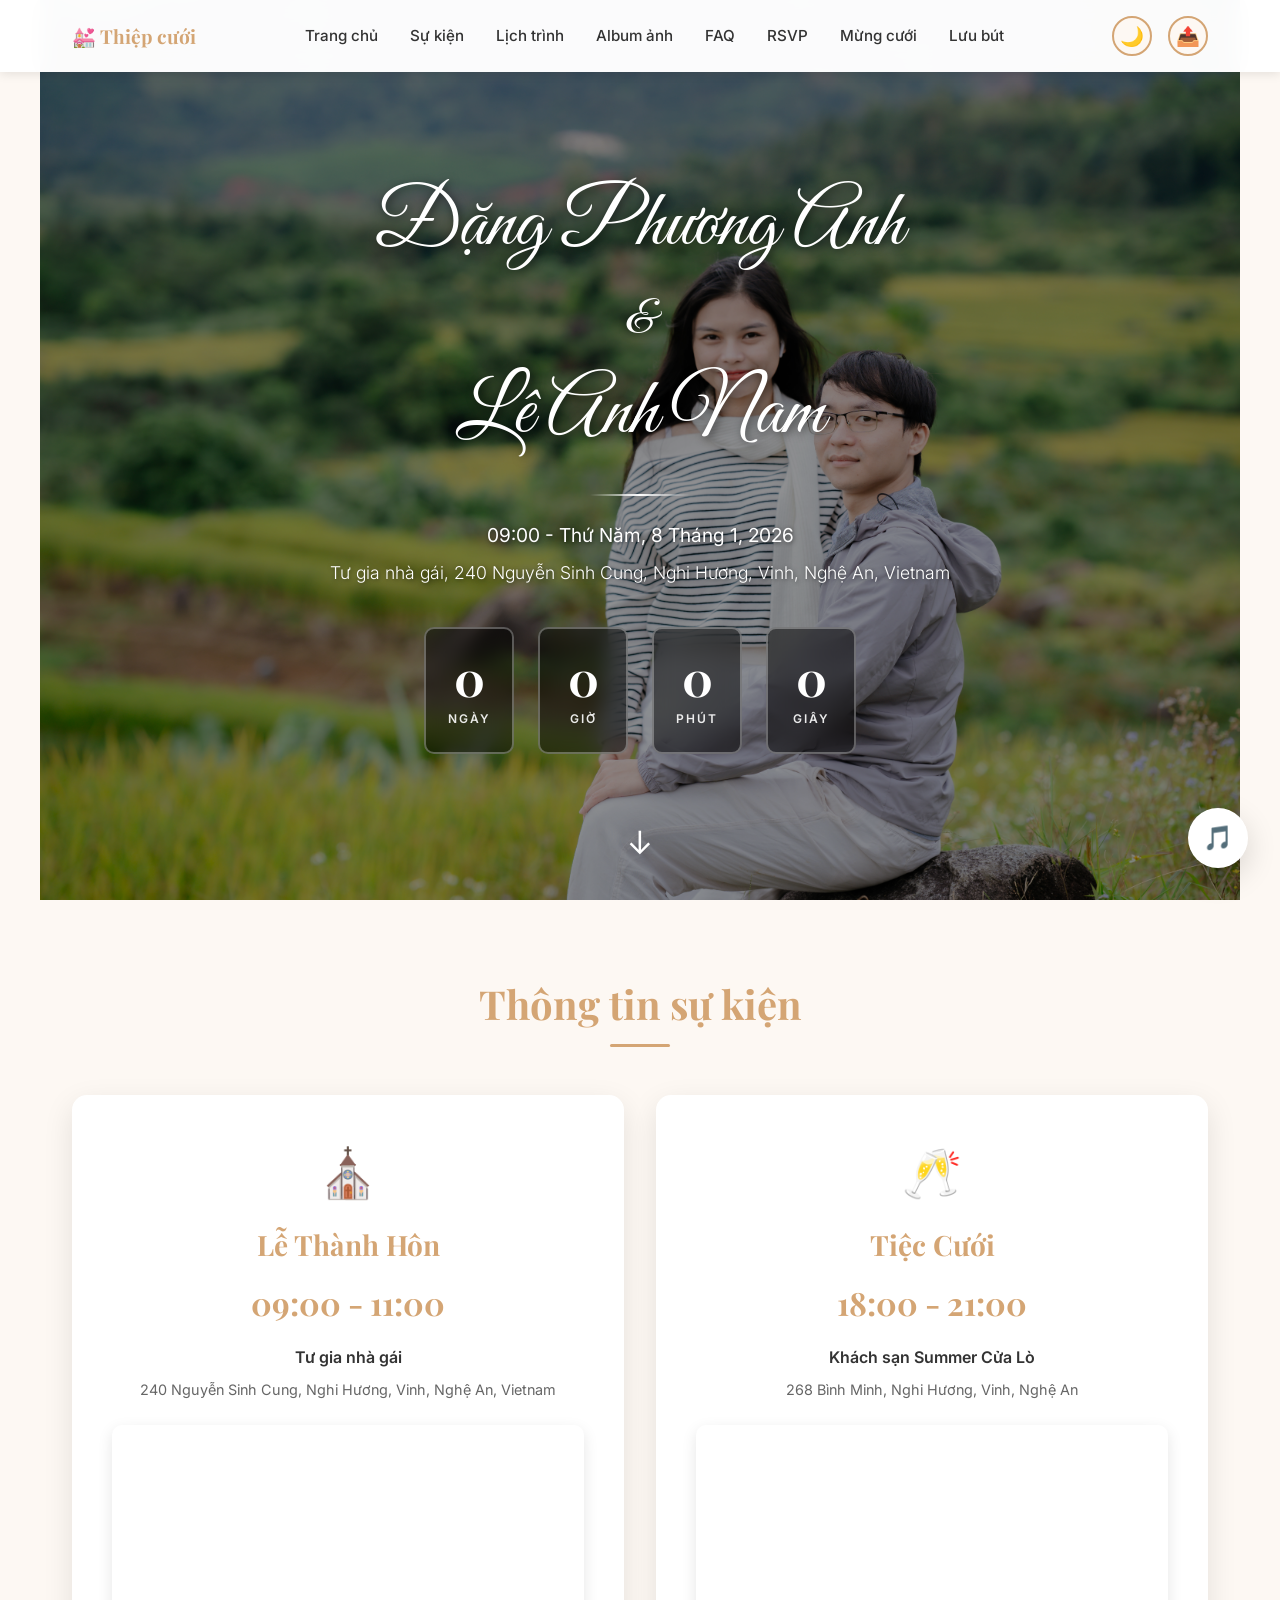
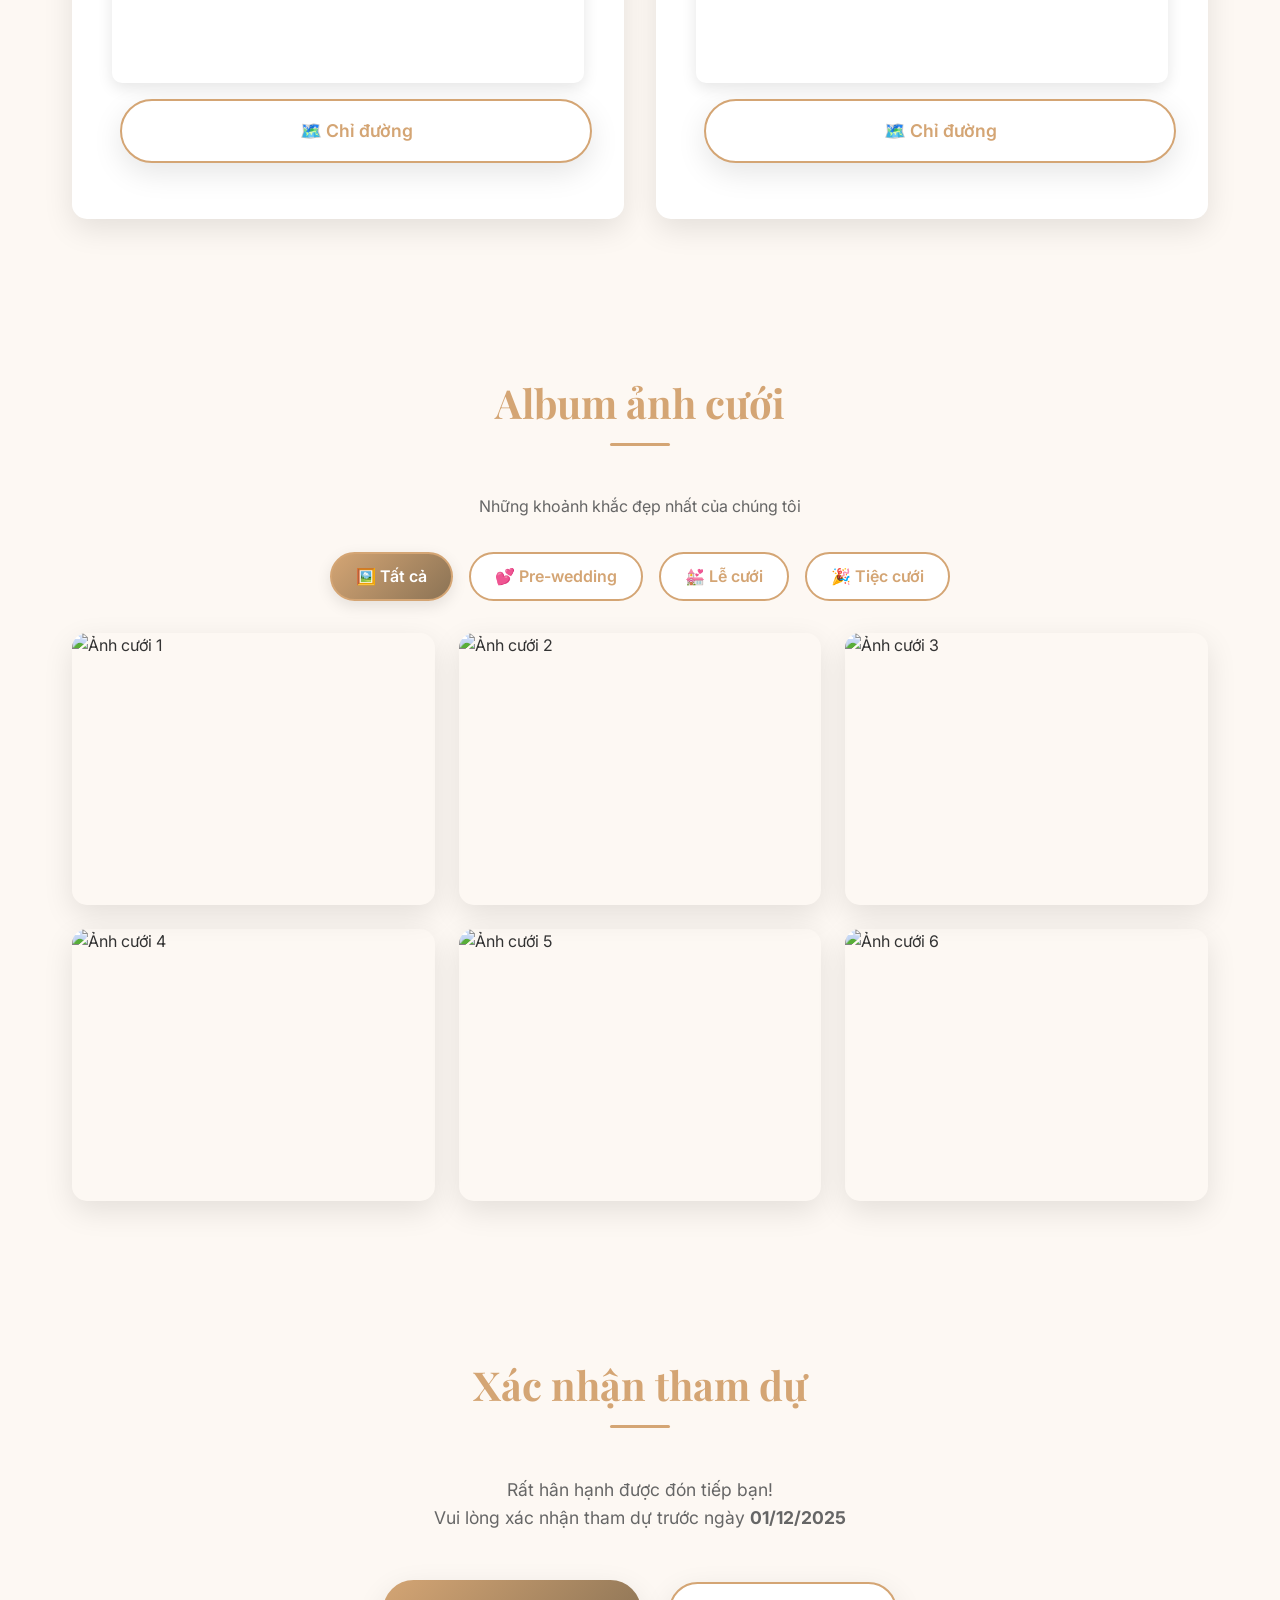
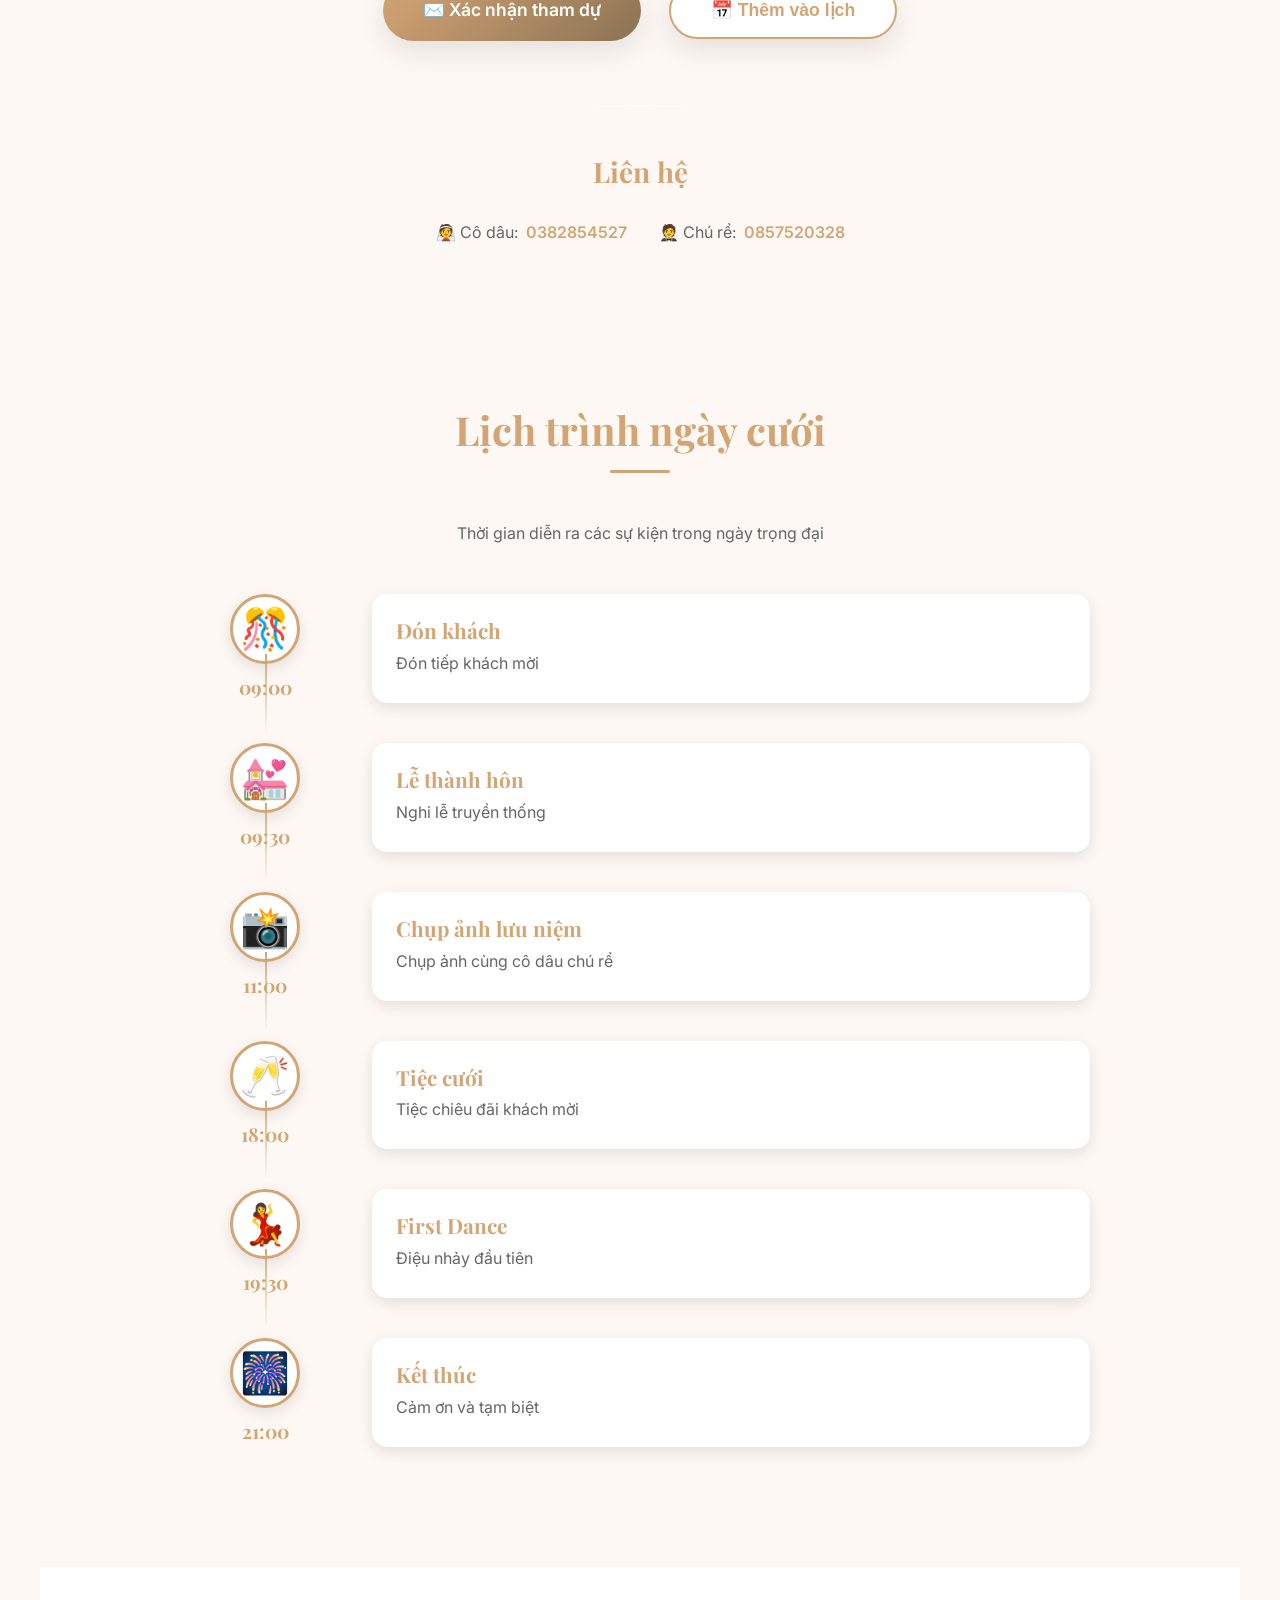
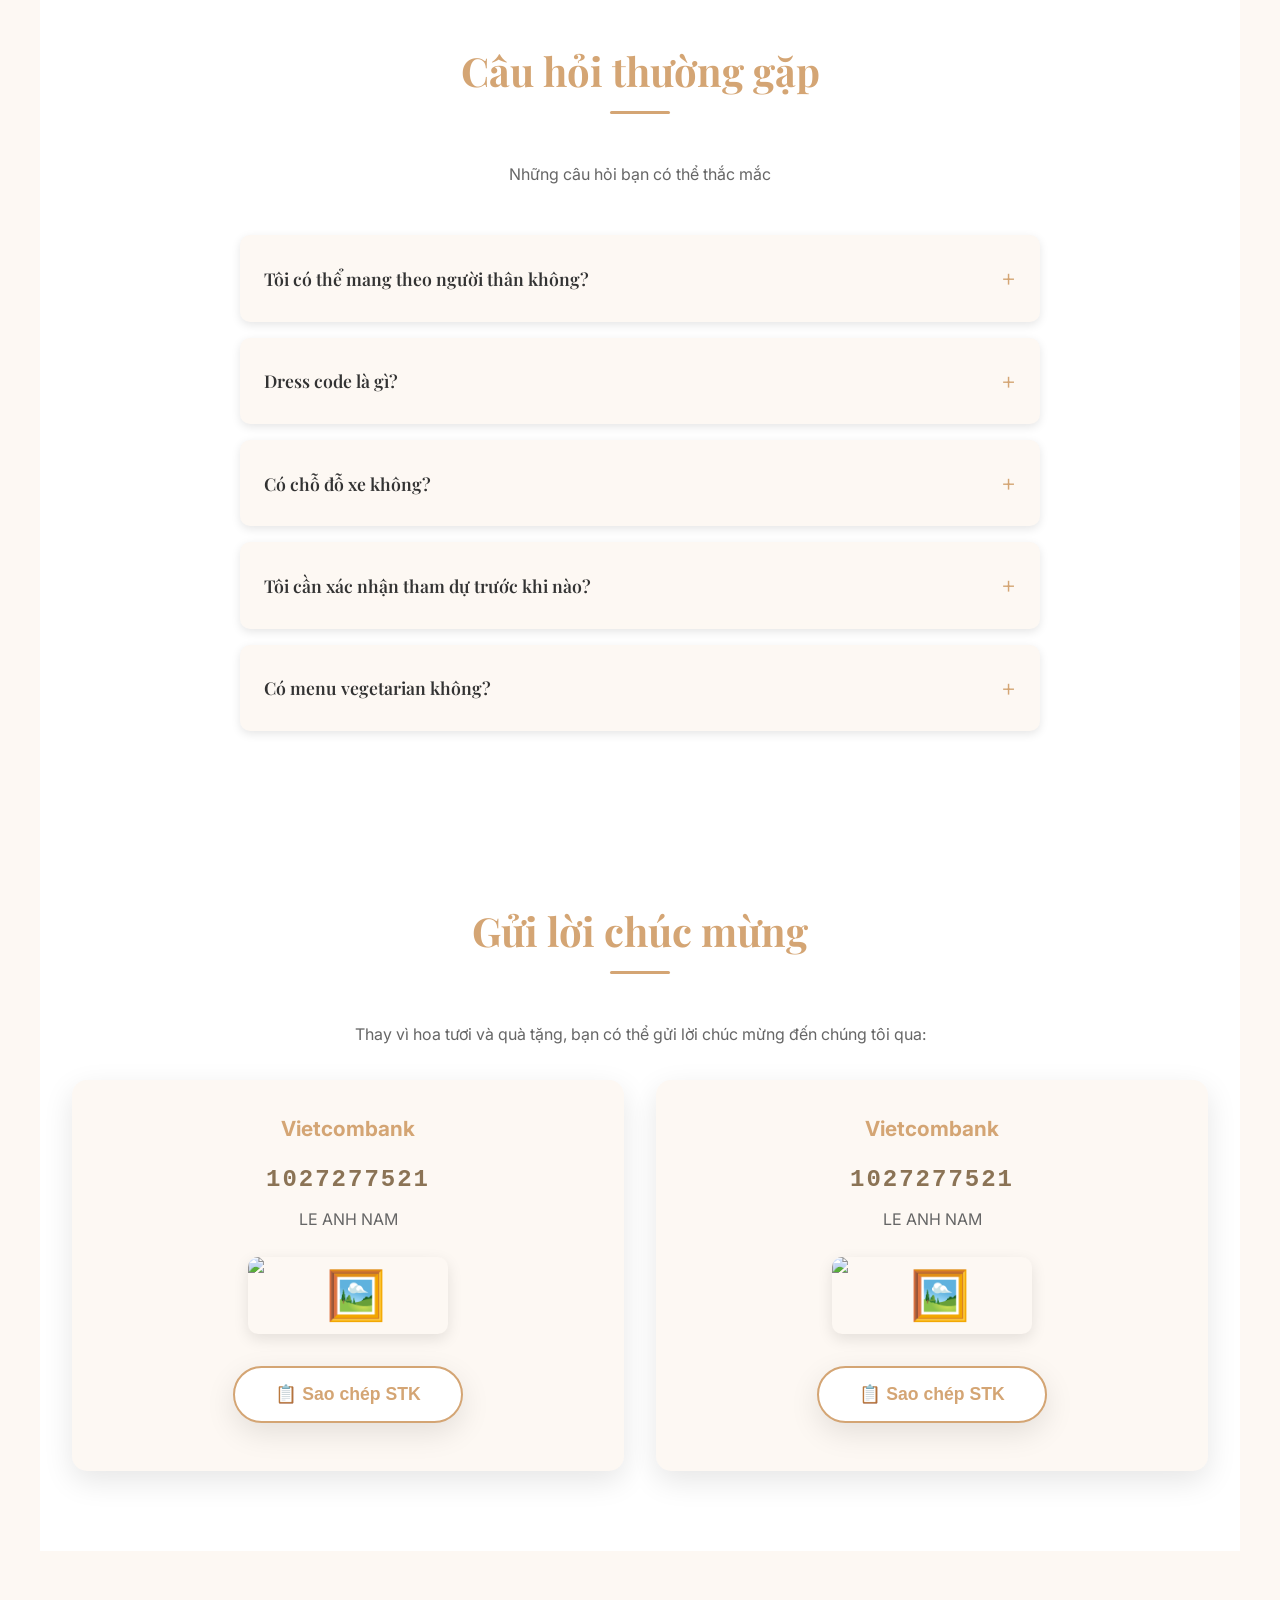
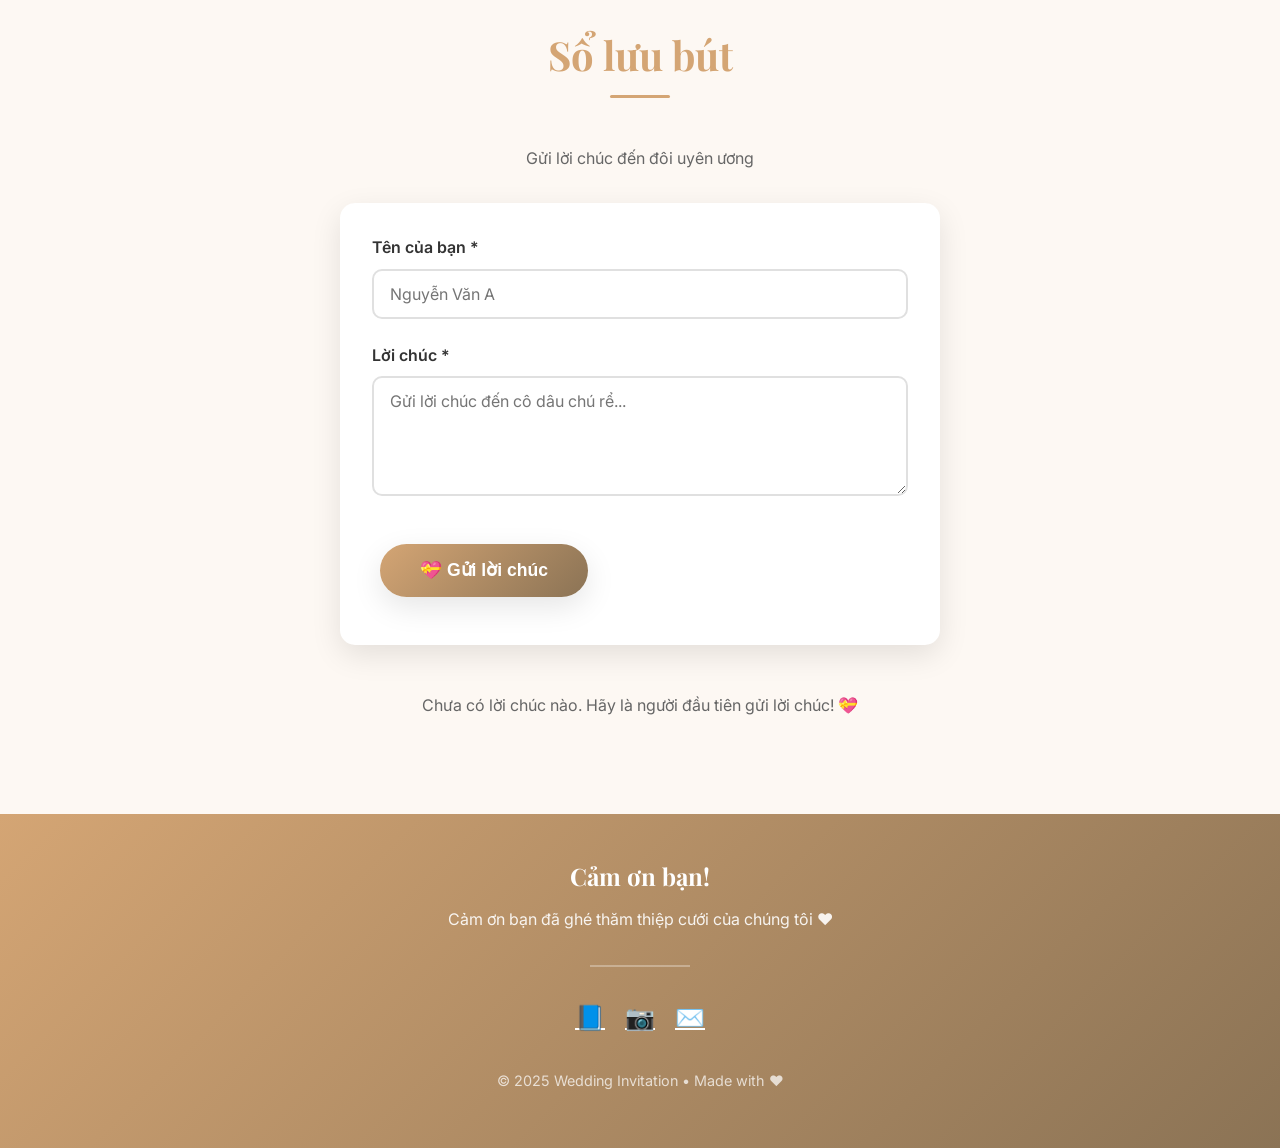
==== index.html @ 8c26f807 "Thêm tính năng cao cấp cho thiệp cưới - Thêm lịch trình ngày cưới với timeline trực quan - Thêm widg" ====
<!DOCTYPE html>
<html lang="vi">
<head>
  <meta charset="UTF-8">
  <meta name="viewport" content="width=device-width, initial-scale=1.0">
  <meta name="description" content="Thiệp cưới online - Trân trọng kính mời bạn đến dự lễ thành hôn">
  <meta name="keywords" content="thiệp cưới, wedding invitation, đám cưới">
  <meta name="author" content="Wedding Invitation">
  <meta name="theme-color" content="#d4a574">

  <!-- Open Graph / Facebook -->
  <meta property="og:type" content="website">
  <meta property="og:url" content="https://your-domain.com/">
  <meta property="og:title" content="Thiệp cưới online">
  <meta property="og:description" content="Trân trọng kính mời bạn đến dự lễ thành hôn">
  <meta property="og:image" content="https://images.unsplash.com/photo-1519741497674-611481863552?w=1200&h=630&fit=crop">

  <!-- Twitter -->
  <meta property="twitter:card" content="summary_large_image">
  <meta property="twitter:url" content="https://your-domain.com/">
  <meta property="twitter:title" content="Thiệp cưới online">
  <meta property="twitter:description" content="Trân trọng kính mời bạn đến dự lễ thành hôn">
  <meta property="twitter:image" content="https://images.unsplash.com/photo-1519741497674-611481863552?w=1200&h=630&fit=crop">

  <!-- Favicon -->
  <link rel="icon" type="image/svg+xml" href="data:image/svg+xml,<svg xmlns='http://www.w3.org/2000/svg' viewBox='0 0 100 100'><text y='.9em' font-size='90'>💒</text></svg>">
  <link rel="apple-touch-icon" href="data:image/svg+xml,<svg xmlns='http://www.w3.org/2000/svg' viewBox='0 0 100 100'><text y='.9em' font-size='90'>💒</text></svg>">

  <title>Thiệp cưới online</title>

  <!-- PWA Manifest -->
  <link rel="manifest" href="manifest.json">

  <!-- Fonts -->
  <link rel="preconnect" href="https://fonts.googleapis.com">
  <link rel="preconnect" href="https://fonts.gstatic.com" crossorigin>
  <link href="https://fonts.googleapis.com/css2?family=Playfair+Display:wght@400;700&family=Inter:wght@300;400;600;700&family=Great+Vibes&family=Alex+Brush&display=swap" rel="stylesheet">

  <!-- AOS - Animate On Scroll -->
  <link rel="stylesheet" href="https://unpkg.com/aos@2.3.1/dist/aos.css">

  <!-- Styles -->
  <link rel="stylesheet" href="style.css">
  <link rel="stylesheet" href="enhancements.css">

  <!-- Config -->
  <script src="config.js"></script>
</head>
<body>
  <!-- Loading Screen -->
  <div id="loading">
    <div class="loader"></div>
  </div>

  <!-- Navigation Menu -->
  <nav class="nav-menu" id="nav-menu">
    <div class="nav-container">
      <div class="nav-brand">💒 Thiệp cưới</div>
      <button class="nav-toggle" id="nav-toggle" aria-label="Toggle menu">
        <span></span>
        <span></span>
        <span></span>
      </button>
      <ul class="nav-links" id="nav-links">
        <li><a href="#home">Trang chủ</a></li>
        <li><a href="#events">Sự kiện</a></li>
        <li><a href="#wedding-timeline">Lịch trình</a></li>
        <li><a href="#gallery">Album ảnh</a></li>
        <li><a href="#faq">FAQ</a></li>
        <li><a href="#rsvp">RSVP</a></li>
        <li><a href="#banking">Mừng cưới</a></li>
        <li><a href="#guestbook">Lưu bút</a></li>
      </ul>
      <div class="nav-actions">
        <button class="dark-mode-toggle" id="dark-mode-toggle" aria-label="Toggle dark mode" title="Chuyển chế độ tối/sáng">
          🌙
        </button>
        <button class="share-trigger" id="share-trigger" aria-label="Share" title="Chia sẻ thiệp">
          📤
        </button>
      </div>
    </div>
  </nav>

  <!-- Particles Background (Optional) -->
  <div id="particles-js"></div>

  <!-- Share Modal -->
  <div class="share-modal" id="share-modal">
    <div class="share-content">
      <button class="share-close" id="share-close" aria-label="Close">×</button>
      <h3 style="color: var(--primary); margin-bottom: 1.5rem; text-align: center;">Chia sẻ thiệp cưới</h3>
      <div class="share-buttons">
        <button class="share-btn facebook" onclick="shareToFacebook()">
          <span class="share-icon">📘</span>
          <span>Facebook</span>
        </button>
        <button class="share-btn zalo" onclick="shareToZalo()">
          <span class="share-icon">💬</span>
          <span>Zalo</span>
        </button>
        <button class="share-btn whatsapp" onclick="shareToWhatsApp()">
          <span class="share-icon">📱</span>
          <span>WhatsApp</span>
        </button>
        <button class="share-btn copy" onclick="copyLink()">
          <span class="share-icon">🔗</span>
          <span>Copy Link</span>
        </button>
      </div>
      <div class="share-link-container">
        <input type="text" id="share-link-input" readonly value="" onclick="this.select()">
      </div>
    </div>
  </div>

  <!-- Back to Top Button -->
  <button class="back-to-top" id="back-to-top" aria-label="Back to top" title="Về đầu trang">
    ↑
  </button>

  <!-- Hero Section -->
  <section class="hero" id="home">
    <div class="hero-content">
      <div class="couple-names-vertical">
        <h1 class="bride-name-script">Đặng Phương Anh</h1>
        <span class="ampersand-vertical">&</span>
        <h1 class="groom-name-script">Lê Anh Nam</h1>
      </div>

      <div class="divider"></div>

      <p class="wedding-date-hero">09:00 - Thứ Năm, 08 Tháng 01, 2026</p>
      <p class="wedding-venue">Nhà thờ Thánh Tâm, 123 Đường Lê Duẩn, TP. Vinh, Nghệ An</p>

      <div class="countdown-timer-hero">
        <div class="countdown-item-hero">
          <span class="countdown-number-hero" id="days-hero">0</span>
          <span class="countdown-label-hero">NGÀY</span>
        </div>
        <div class="countdown-item-hero">
          <span class="countdown-number-hero" id="hours-hero">0</span>
          <span class="countdown-label-hero">GIỜ</span>
        </div>
        <div class="countdown-item-hero">
          <span class="countdown-number-hero" id="minutes-hero">0</span>
          <span class="countdown-label-hero">PHÚT</span>
        </div>
        <div class="countdown-item-hero">
          <span class="countdown-number-hero" id="seconds-hero">0</span>
          <span class="countdown-label-hero">GIÂY</span>
        </div>
      </div>
    </div>

    <div class="scroll-indicator"></div>
  </section>

  <!-- Events Section -->
  <section class="events" id="events">
    <h2 class="section-title" data-aos="fade-down">Thông tin sự kiện</h2>

    <div class="events-grid">
      <!-- Ceremony -->
      <div class="event-card ceremony" data-aos="fade-up">
        <div class="event-icon">⛪</div>
        <h3 style="color: var(--primary); margin-bottom: 0.5rem;">Lễ Thành Hôn</h3>
        <div class="event-time">09:00 - 11:00</div>
        <div class="event-location">Nhà thờ Thánh Tâm</div>
        <div class="event-address">123 Đường Lê Duẩn, TP. Vinh, Nghệ An</div>

        <div class="map-container">
          <iframe
            src="https://www.google.com/maps/embed?pb=!1m18!1m12!1m3!1d3779.2973!2d105.6881!3d18.6762!2m3!1f0!2f0!3f0!3m2!1i1024!2i768!4f13.1!3m3!1m2!1s0x0%3A0x0!2zMTjCsDQwJzM0LjMiTiAxMDXCsDQxJzE3LjIiRQ!5e0!3m2!1svi!2s!4v1234567890"
            loading="lazy"
            referrerpolicy="no-referrer-when-downgrade">
          </iframe>
        </div>
        <a href="#" class="btn btn-secondary mt-1 directions-btn" data-event="ceremony">
          🗺️ Chỉ đường
        </a>
      </div>

      <!-- Reception -->
      <div class="event-card reception" data-aos="fade-up" data-aos-delay="200">
        <div class="event-icon">🥂</div>
        <h3 style="color: var(--primary); margin-bottom: 0.5rem;">Tiệc Cưới</h3>
        <div class="event-time">18:30 - 21:30</div>
        <div class="event-location">Nhà hàng Hồng Phát</div>
        <div class="event-address">456 Đường Quang Trung, TP. Vinh, Nghệ An</div>

        <div class="map-container">
          <iframe
            src="https://www.google.com/maps/embed?pb=!1m18!1m12!1m3!1d3779.2973!2d105.6881!3d18.6762!2m3!1f0!2f0!3f0!3m2!1i1024!2i768!4f13.1!3m3!1m2!1s0x0%3A0x0!2zMTjCsDQwJzM0LjMiTiAxMDXCsDQxJzE3LjIiRQ!5e0!3m2!1svi!2s!4v1234567890"
            loading="lazy"
            referrerpolicy="no-referrer-when-downgrade">
          </iframe>
        </div>
        <a href="#" class="btn btn-secondary mt-1 directions-btn" data-event="reception">
          🗺️ Chỉ đường
        </a>
      </div>
    </div>
  </section>

  <!-- Love Story Section -->
  <section class="love-story" id="love-story">
    <h2 class="section-title">Câu chuyện tình yêu</h2>
    <p style="text-align: center; max-width: 700px; margin: 0 auto 2rem; color: var(--text-light);">
      Mỗi câu chuyện tình yêu đều có những khoảnh khắc đáng nhớ. Đây là của chúng tôi...
    </p>
    <div class="timeline">
      <!-- Timeline items will be rendered by JavaScript -->
    </div>
  </section>

  <!-- Gallery Section -->
  <section class="gallery" id="gallery">
    <h2 class="section-title" data-aos="fade-down">Album ảnh cưới</h2>
    <p style="text-align: center; max-width: 700px; margin: 0 auto 2rem; color: var(--text-light);" data-aos="fade-up">
      Những khoảnh khắc đẹp nhất của chúng tôi
    </p>

    <!-- Gallery Filter -->
    <div class="gallery-filter" data-aos="fade-up" data-aos-delay="100">
      <!-- Filter buttons will be rendered by JavaScript -->
    </div>

    <div class="gallery-grid">
      <!-- Gallery items will be rendered by JavaScript -->
    </div>
  </section>

  <!-- Bridal Party Section -->
  <section class="bridal-party" id="bridal-party">
    <h2 class="section-title">Phù dâu & Phù rể</h2>

    <div class="party-group">
      <h3 style="text-align: center; color: var(--primary); margin-bottom: 2rem;">Phù Dâu</h3>
      <div class="party-grid bridesmaids">
        <!-- Bridesmaids will be rendered by JavaScript -->
      </div>
    </div>

    <div class="party-group" style="margin-top: 4rem;">
      <h3 style="text-align: center; color: var(--primary); margin-bottom: 2rem;">Phù Rể</h3>
      <div class="party-grid groomsmen">
        <!-- Groomsmen will be rendered by JavaScript -->
      </div>
    </div>
  </section>

  <!-- RSVP Section -->
  <section class="rsvp" id="rsvp">
    <h2 class="section-title">Xác nhận tham dự</h2>

    <div class="rsvp-content">
      <p style="font-size: 1.1rem; margin-bottom: 2rem;">
        Rất hân hạnh được đón tiếp bạn!<br>
        Vui lòng xác nhận tham dự trước ngày <strong>01/12/2025</strong>
      </p>

      <div>
        <a href="https://docs.google.com/forms/d/e/your-form-id/viewform"
           target="_blank"
           class="btn btn-rsvp">
          ✉️ Xác nhận tham dự
        </a>
        <button onclick="addToCalendar()" class="btn btn-secondary" style="margin-left: 1rem;">
          📅 Thêm vào lịch
        </button>
      </div>

      <div class="divider" style="margin: 3rem auto;"></div>

      <h3 style="color: var(--primary); margin-bottom: 1.5rem;">Liên hệ</h3>
      <div class="contact-info">
        <div class="contact-item">
          <span>👰 Cô dâu:</span>
          <a href="tel:0901234567" class="contact-phone">0901234567</a>
        </div>
        <div class="contact-item">
          <span>🤵 Chú rể:</span>
          <a href="tel:0907654321" class="contact-phone">0907654321</a>
        </div>
      </div>
    </div>
  </section>

  <!-- Wedding Day Timeline Section -->
  <section class="wedding-timeline" id="wedding-timeline">
    <h2 class="section-title" data-aos="fade-down">Lịch trình ngày cưới</h2>
    <p style="text-align: center; max-width: 700px; margin: 0 auto 3rem; color: var(--text-light);" data-aos="fade-up">
      Thời gian diễn ra các sự kiện trong ngày trọng đại
    </p>
    <div class="timeline-day-container">
      <!-- Timeline events will be rendered by JavaScript -->
    </div>
  </section>

  <!-- Weather Section -->
  <section class="weather-section" id="weather">
    <h2 class="section-title" data-aos="fade-down">Thời tiết ngày cưới</h2>
    <div class="weather-widget" data-aos="zoom-in">
      <div class="weather-icon">⛅</div>
      <div class="weather-temp">
        <span class="temp-value" id="weather-temp">25</span>°C
      </div>
      <div class="weather-desc" id="weather-desc">Trời nắng, mát mẻ</div>
      <div class="weather-details">
        <div class="weather-detail">
          <span class="detail-icon">💧</span>
          <span id="weather-humidity">65%</span>
        </div>
        <div class="weather-detail">
          <span class="detail-icon">💨</span>
          <span id="weather-wind">12 km/h</span>
        </div>
      </div>
      <p style="font-size: 0.85rem; color: var(--text-light); margin-top: 1rem;">
        Nhớ mang theo áo khoác nhẹ nhé!
      </p>
    </div>
  </section>

  <!-- FAQ Section -->
  <section class="faq-section" id="faq">
    <h2 class="section-title" data-aos="fade-down">Câu hỏi thường gặp</h2>
    <p style="text-align: center; max-width: 700px; margin: 0 auto 3rem; color: var(--text-light);" data-aos="fade-up">
      Những câu hỏi bạn có thể thắc mắc
    </p>
    <div class="faq-container">
      <!-- FAQ items will be rendered by JavaScript -->
    </div>
  </section>

  <!-- Banking Section -->
  <section class="banking" id="banking">
    <h2 class="section-title">Gửi lời chúc mừng</h2>
    <p style="text-align: center; max-width: 700px; margin: 0 auto 2rem; color: var(--text-light);">
      Thay vì hoa tươi và quà tặng, bạn có thể gửi lời chúc mừng đến chúng tôi qua:
    </p>
    <div class="bank-accounts">
      <!-- Bank accounts will be rendered by JavaScript -->
    </div>
  </section>

  <!-- Guestbook Section -->
  <section class="guestbook" id="guestbook">
    <h2 class="section-title">Sổ lưu bút</h2>
    <p style="text-align: center; max-width: 700px; margin: 0 auto 2rem; color: var(--text-light);">
      Gửi lời chúc đến đôi uyên ương
    </p>

    <form id="guestbook-form" class="guestbook-form">
      <div class="form-group">
        <label for="guest-name">Tên của bạn *</label>
        <input type="text" id="guest-name" required placeholder="Nguyễn Văn A">
      </div>

      <div class="form-group">
        <label for="guest-message">Lời chúc *</label>
        <textarea id="guest-message" required placeholder="Gửi lời chúc đến cô dâu chú rể..."></textarea>
      </div>

      <button type="submit" class="btn">💝 Gửi lời chúc</button>
    </form>

    <div class="messages-list">
      <!-- Messages will be rendered by JavaScript -->
    </div>
  </section>

  <!-- Footer -->
  <footer>
    <h3 style="color: white; font-size: 1.5rem; margin-bottom: 1rem;">
      Cảm ơn bạn!
    </h3>
    <p>Cảm ơn bạn đã ghé thăm thiệp cưới của chúng tôi ❤️</p>

    <div class="divider" style="background: rgba(255,255,255,0.3); margin: 2rem auto;"></div>

    <div class="social-links">
      <a href="#" title="Facebook">📘</a>
      <a href="#" title="Instagram">📷</a>
      <a href="#" title="Email">✉️</a>
    </div>

    <p style="font-size: 0.9rem; margin-top: 2rem; opacity: 0.8;">
      © 2025 Wedding Invitation • Made with ❤️
    </p>
  </footer>

  <!-- Music Player -->
  <div class="music-player">
    <div class="music-icon">🎵</div>
  </div>

  <!-- Hidden Audio Element -->
  <audio id="wedding-music" preload="none"></audio>

  <!-- Scripts -->
  <!-- AOS Library -->
  <script src="https://unpkg.com/aos@2.3.1/dist/aos.js"></script>

  <!-- Main Script -->
  <script src="script.js"></script>

  <!-- Enhanced Features Script -->
  <script src="enhancements.js"></script>

  <!-- Optional: Particles.js for background effect -->
  <script src="https://cdn.jsdelivr.net/particles.js/2.0.0/particles.min.js"></script>

  <!-- Google Analytics (Optional) -->
  <!-- Uncomment and replace GA_MEASUREMENT_ID with your Google Analytics ID -->
  <!--
  <script async src="https://www.googletagmanager.com/gtag/js?id=GA_MEASUREMENT_ID"></script>
  <script>
    window.dataLayer = window.dataLayer || [];
    function gtag(){dataLayer.push(arguments);}
    gtag('js', new Date());
    gtag('config', 'GA_MEASUREMENT_ID');
  </script>
  -->

  <!-- Service Worker for PWA (Optional) -->
  <script>
    if ('serviceWorker' in navigator) {
      window.addEventListener('load', () => {
        navigator.serviceWorker.register('/sw.js').catch(() => {
          // Service worker registration failed, skip silently
        });
      });
    }
  </script>
</body>
</html>
---- style.css ----
/* ============================================
   THIỆP CƯỚI ONLINE - STYLESHEET
   ============================================ */

/* === RESET & BASE === */
* {
  margin: 0;
  padding: 0;
  box-sizing: border-box;
}

:root {
  --primary: #d4a574;
  --secondary: #8b7355;
  --bg: #fdf8f3;
  --text: #333;
  --text-light: #666;
  --white: #fff;
  --shadow: rgba(0, 0, 0, 0.1);
  --shadow-lg: rgba(0, 0, 0, 0.15);
}

html {
  scroll-behavior: smooth;
}

body {
  font-family: 'Inter', -apple-system, BlinkMacSystemFont, 'Segoe UI', sans-serif;
  line-height: 1.6;
  color: var(--text);
  background: var(--bg);
  overflow-x: hidden;
}

/* === TYPOGRAPHY === */
h1, h2, h3, h4, h5, h6 {
  font-family: 'Playfair Display', Georgia, serif;
  font-weight: 700;
  line-height: 1.2;
  color: var(--primary);
}

h1 { font-size: clamp(2rem, 5vw, 3.5rem); }
h2 { font-size: clamp(1.75rem, 4vw, 2.5rem); }
h3 { font-size: clamp(1.25rem, 3vw, 1.75rem); }

p {
  margin-bottom: 1rem;
  color: var(--text-light);
}

/* === LOADING SCREEN === */
#loading {
  position: fixed;
  top: 0;
  left: 0;
  width: 100%;
  height: 100%;
  background: var(--bg);
  display: flex;
  align-items: center;
  justify-content: center;
  z-index: 9999;
  transition: opacity 0.5s, visibility 0.5s;
}

#loading.hidden {
  opacity: 0;
  visibility: hidden;
}

.loader {
  width: 50px;
  height: 50px;
  border: 4px solid var(--bg);
  border-top: 4px solid var(--primary);
  border-radius: 50%;
  animation: spin 1s linear infinite;
}

@keyframes spin {
  to { transform: rotate(360deg); }
}

/* === HERO SECTION === */
.hero {
  min-height: 100vh;
  display: flex;
  align-items: center;
  justify-content: center;
  position: relative;
  background: var(--bg); /* Default background, will be overridden by config */
  background-size: cover;
  background-position: center;
  background-attachment: fixed;
  padding: 2rem;
}

.hero::before {
  content: '';
  position: absolute;
  top: 0;
  left: 0;
  width: 100%;
  height: 100%;
  background: rgba(0, 0, 0, 0.4);
  z-index: 1;
}

.hero-content {
  position: relative;
  z-index: 2;
  text-align: center;
  max-width: 900px;
  padding: 3rem 2rem;
  animation: fadeInUp 1s ease;
}

/* New Hero Layout - Vertical Names */
.couple-names-vertical {
  margin: 2rem 0;
}

.bride-name-script,
.groom-name-script {
  font-family: 'Great Vibes', 'Alex Brush', cursive;
  font-size: clamp(3rem, 8vw, 5rem);
  font-weight: 400;
  color: white;
  margin: 0.5rem 0;
  text-shadow: 2px 2px 8px rgba(0, 0, 0, 0.5);
  animation: fadeIn 2s ease;
  line-height: 1.2;
}

.ampersand-vertical {
  font-family: 'Great Vibes', cursive;
  font-size: clamp(2rem, 5vw, 3rem);
  color: white;
  display: block;
  margin: 0.5rem 0;
  text-shadow: 2px 2px 8px rgba(0, 0, 0, 0.5);
}

.wedding-date-hero {
  font-size: clamp(1rem, 2vw, 1.2rem);
  color: white;
  margin: 1rem 0 0.5rem 0;
  font-weight: 400;
  text-shadow: 1px 1px 4px rgba(0, 0, 0, 0.5);
}

.wedding-venue {
  font-size: clamp(0.9rem, 2vw, 1.1rem);
  color: white;
  margin: 0.5rem 0 2rem 0;
  font-weight: 300;
  text-shadow: 1px 1px 4px rgba(0, 0, 0, 0.5);
}

/* Hero Countdown */
.countdown-timer-hero {
  display: flex;
  justify-content: center;
  gap: 1.5rem;
  margin-top: 2.5rem;
  flex-wrap: wrap;
}

.countdown-item-hero {
  background: rgba(0, 0, 0, 0.5);
  backdrop-filter: blur(10px);
  border: 2px solid rgba(255, 255, 255, 0.3);
  color: white;
  padding: 1.5rem 1.2rem;
  border-radius: 10px;
  min-width: 90px;
  transition: transform 0.3s, background 0.3s;
}

.countdown-item-hero:hover {
  transform: translateY(-5px);
  background: rgba(0, 0, 0, 0.7);
}

.countdown-number-hero {
  font-size: clamp(2rem, 4vw, 3rem);
  font-weight: 700;
  display: block;
  font-family: 'Playfair Display', serif;
  line-height: 1;
}

.countdown-label-hero {
  font-size: 0.75rem;
  text-transform: uppercase;
  letter-spacing: 2px;
  opacity: 0.9;
  margin-top: 0.5rem;
  display: block;
  font-weight: 600;
}

/* Old styles - keeping for backward compatibility */
.couple-names {
  display: flex;
  align-items: center;
  justify-content: center;
  gap: 3rem;
  margin: 2.5rem 0;
  flex-wrap: wrap;
}

.avatar-container {
  display: flex;
  flex-direction: column;
  align-items: center;
  gap: 0.8rem;
}

.avatar-label {
  font-size: 0.95rem;
  color: var(--secondary);
  font-weight: 600;
  text-transform: uppercase;
  letter-spacing: 1px;
  margin: 0;
}

.names-container {
  flex: 0 1 auto;
  text-align: center;
}

.couple-avatar {
  width: 150px;
  height: 150px;
  border-radius: 50%;
  object-fit: cover;
  border: 6px solid var(--primary);
  box-shadow: 0 15px 40px var(--shadow);
  animation: fadeIn 1.5s ease;
  transition: transform 0.3s;
}

.couple-avatar:hover {
  transform: scale(1.05);
}

.couple-avatar.bride {
  animation: fadeIn 1.5s ease, floatBride 3s ease-in-out infinite;
}

.couple-avatar.groom {
  animation: fadeIn 1.5s ease, floatGroom 3s ease-in-out infinite;
}

@keyframes floatBride {
  0%, 100% { transform: translateY(0); }
  50% { transform: translateY(-10px); }
}

@keyframes floatGroom {
  0%, 100% { transform: translateY(0); }
  50% { transform: translateY(10px); }
}

.bride-name, .groom-name {
  font-size: clamp(1.8rem, 4vw, 2.5rem);
  font-weight: 700;
  background: linear-gradient(135deg, var(--primary), var(--secondary));
  -webkit-background-clip: text;
  -webkit-text-fill-color: transparent;
  background-clip: text;
  display: inline-block;
  animation: fadeIn 2s ease;
}

.ampersand {
  font-size: clamp(2.5rem, 5vw, 3.5rem);
  color: var(--primary);
  font-family: 'Playfair Display', serif;
  font-weight: 400;
  animation: heartbeat 2s infinite;
  margin: 0 1rem;
}

@keyframes heartbeat {
  0%, 100% { transform: scale(1); }
  10%, 30% { transform: scale(1.1); }
  20%, 40% { transform: scale(1); }
}

.wedding-date {
  font-size: 1.5rem;
  color: var(--secondary);
  margin: 1.5rem 0;
  font-weight: 600;
}

.divider {
  width: 100px;
  height: 2px;
  background: linear-gradient(90deg, transparent, white, transparent);
  margin: 1.5rem auto;
}

.scroll-indicator {
  position: absolute;
  bottom: 2rem;
  left: 50%;
  transform: translateX(-50%);
  animation: bounce 2s infinite;
  cursor: pointer;
  z-index: 2;
}

.scroll-indicator::after {
  content: '↓';
  font-size: 2rem;
  color: var(--white);
  text-shadow: 0 2px 10px var(--shadow);
}

@keyframes bounce {
  0%, 100% { transform: translateX(-50%) translateY(0); }
  50% { transform: translateX(-50%) translateY(10px); }
}

/* === SECTIONS === */
section {
  padding: 5rem 2rem;
  max-width: 1200px;
  margin: 0 auto;
}

.section-title {
  text-align: center;
  margin-bottom: 3rem;
  position: relative;
  animation: fadeInUp 0.8s ease;
}

.section-title::after {
  content: '';
  display: block;
  width: 60px;
  height: 3px;
  background: var(--primary);
  margin: 1rem auto 0;
  border-radius: 2px;
}

/* === COUNTDOWN === */
.countdown {
  background: var(--white);
  padding: 4rem 2rem;
  text-align: center;
}

.countdown-timer {
  display: flex;
  justify-content: center;
  gap: 2rem;
  margin-top: 2rem;
  flex-wrap: wrap;
}

.countdown-item {
  background: linear-gradient(135deg, var(--primary), var(--secondary));
  color: var(--white);
  padding: 2rem 1.5rem;
  border-radius: 15px;
  min-width: 120px;
  box-shadow: 0 10px 30px var(--shadow);
  animation: fadeInUp 0.8s ease;
  transition: transform 0.3s;
}

.countdown-item:hover {
  transform: translateY(-5px);
}

.countdown-number {
  font-size: 3rem;
  font-weight: 700;
  display: block;
  font-family: 'Playfair Display', serif;
}

.countdown-label {
  font-size: 0.9rem;
  text-transform: uppercase;
  letter-spacing: 2px;
  opacity: 0.9;
  margin-top: 0.5rem;
}

/* === EVENTS === */
.events {
  background: var(--bg);
}

.events-grid {
  display: grid;
  grid-template-columns: repeat(auto-fit, minmax(300px, 1fr));
  gap: 2rem;
  margin-top: 2rem;
}

.event-card {
  background: var(--white);
  padding: 2.5rem;
  border-radius: 15px;
  box-shadow: 0 10px 30px var(--shadow);
  text-align: center;
  transition: transform 0.3s, box-shadow 0.3s;
  animation: fadeInUp 0.8s ease;
}

.event-card:hover {
  transform: translateY(-10px);
  box-shadow: 0 20px 50px var(--shadow-lg);
}

.event-icon {
  font-size: 3rem;
  margin-bottom: 1rem;
}

.event-time {
  font-size: 2rem;
  color: var(--primary);
  font-family: 'Playfair Display', serif;
  font-weight: 700;
  margin: 1rem 0;
}

.event-location {
  font-weight: 600;
  color: var(--text);
  margin-bottom: 0.5rem;
}

.event-address {
  color: var(--text-light);
  font-size: 0.9rem;
  margin-bottom: 1.5rem;
}

.map-container {
  margin-top: 1.5rem;
  border-radius: 10px;
  overflow: hidden;
  box-shadow: 0 5px 15px var(--shadow);
}

.map-container iframe {
  width: 100%;
  height: 250px;
  border: 0;
}

/* === LOVE STORY === */
.love-story {
  background: var(--white);
}

.timeline {
  position: relative;
  max-width: 900px;
  margin: 3rem auto 0;
}

.timeline::before {
  content: '';
  position: absolute;
  left: 50%;
  top: 0;
  bottom: 0;
  width: 2px;
  background: var(--primary);
  transform: translateX(-50%);
}

.timeline-item {
  margin-bottom: 3rem;
  position: relative;
  animation: fadeInUp 0.8s ease;
}

.timeline-item:nth-child(odd) {
  padding-right: calc(50% + 2rem);
  text-align: right;
}

.timeline-item:nth-child(even) {
  padding-left: calc(50% + 2rem);
  text-align: left;
}

.timeline-dot {
  position: absolute;
  left: 50%;
  top: 0;
  width: 20px;
  height: 20px;
  background: var(--primary);
  border: 4px solid var(--white);
  border-radius: 50%;
  transform: translateX(-50%);
  box-shadow: 0 0 0 4px var(--bg);
  z-index: 1;
}

.timeline-content {
  background: var(--bg);
  padding: 2rem;
  border-radius: 15px;
  box-shadow: 0 5px 20px var(--shadow);
  transition: transform 0.3s;
}

.timeline-content:hover {
  transform: scale(1.03);
}

.timeline-year {
  display: inline-block;
  background: var(--primary);
  color: var(--white);
  padding: 0.3rem 1rem;
  border-radius: 20px;
  font-weight: 600;
  font-size: 0.9rem;
  margin-bottom: 1rem;
}

.timeline-title {
  font-size: 1.3rem;
  color: var(--primary);
  margin-bottom: 0.8rem;
}

.timeline-image {
  width: 100%;
  height: 200px;
  object-fit: cover;
  border-radius: 10px;
  margin-top: 1rem;
  box-shadow: 0 5px 15px var(--shadow);
}

/* === GALLERY === */
.gallery {
  background: var(--bg);
}

.gallery-grid {
  display: grid;
  grid-template-columns: repeat(auto-fit, minmax(280px, 1fr));
  gap: 1.5rem;
  margin-top: 2rem;
}

.gallery-item {
  position: relative;
  overflow: hidden;
  border-radius: 15px;
  box-shadow: 0 10px 30px var(--shadow);
  cursor: pointer;
  animation: fadeIn 0.8s ease;
  aspect-ratio: 4/3;
}

.gallery-item img {
  width: 100%;
  height: 100%;
  object-fit: cover;
  transition: transform 0.5s;
}

.gallery-item:hover img {
  transform: scale(1.1);
}

.gallery-item::after {
  content: '🔍';
  position: absolute;
  top: 50%;
  left: 50%;
  transform: translate(-50%, -50%);
  font-size: 2rem;
  opacity: 0;
  transition: opacity 0.3s;
}

.gallery-item:hover::after {
  opacity: 1;
}

/* === BRIDAL PARTY === */
.bridal-party {
  background: var(--white);
}

.party-group {
  margin-bottom: 3rem;
}

.party-grid {
  display: grid;
  grid-template-columns: repeat(auto-fit, minmax(200px, 1fr));
  gap: 2rem;
  margin-top: 2rem;
}

.party-member {
  text-align: center;
  animation: fadeInUp 0.8s ease;
}

.party-avatar {
  width: 150px;
  height: 150px;
  border-radius: 50%;
  object-fit: cover;
  border: 5px solid var(--primary);
  margin: 0 auto 1rem;
  box-shadow: 0 10px 30px var(--shadow);
  transition: transform 0.3s;
}

.party-member:hover .party-avatar {
  transform: scale(1.1) rotate(5deg);
}

.party-name {
  font-size: 1.2rem;
  color: var(--primary);
  font-weight: 600;
  margin-bottom: 0.3rem;
}

.party-role {
  color: var(--text-light);
  font-size: 0.9rem;
}

/* === RSVP & CONTACT === */
.rsvp {
  background: var(--bg);
}

.rsvp-content {
  max-width: 600px;
  margin: 0 auto;
  text-align: center;
}

.btn {
  display: inline-block;
  background: linear-gradient(135deg, var(--primary), var(--secondary));
  color: var(--white);
  padding: 1rem 2.5rem;
  border-radius: 50px;
  text-decoration: none;
  font-weight: 600;
  font-size: 1.1rem;
  margin: 1rem 0.5rem;
  box-shadow: 0 10px 30px var(--shadow);
  transition: transform 0.3s, box-shadow 0.3s;
  border: none;
  cursor: pointer;
}

.btn:hover {
  transform: translateY(-3px);
  box-shadow: 0 15px 40px var(--shadow-lg);
}

.btn-secondary {
  background: var(--white);
  color: var(--primary);
  border: 2px solid var(--primary);
}

.contact-info {
  display: flex;
  justify-content: center;
  gap: 2rem;
  margin-top: 2rem;
  flex-wrap: wrap;
}

.contact-item {
  display: flex;
  align-items: center;
  gap: 0.5rem;
  color: var(--text-light);
}

.contact-item a {
  color: var(--primary);
  text-decoration: none;
  font-weight: 600;
}

.contact-item a:hover {
  text-decoration: underline;
}

/* === BANKING === */
.banking {
  background: var(--white);
}

.bank-accounts {
  display: grid;
  grid-template-columns: repeat(auto-fit, minmax(300px, 1fr));
  gap: 2rem;
  margin-top: 2rem;
}

.bank-card {
  background: var(--bg);
  padding: 2rem;
  border-radius: 15px;
  text-align: center;
  box-shadow: 0 10px 30px var(--shadow);
  animation: fadeInUp 0.8s ease;
}

.bank-name {
  font-size: 1.3rem;
  color: var(--primary);
  font-weight: 700;
  margin-bottom: 1rem;
}

.account-number {
  font-size: 1.5rem;
  font-weight: 700;
  color: var(--secondary);
  font-family: 'Courier New', monospace;
  margin: 0.5rem 0;
  letter-spacing: 2px;
}

.account-name {
  color: var(--text-light);
  margin-bottom: 1.5rem;
}

.qr-code {
  max-width: 200px;
  margin: 1rem auto;
  border-radius: 10px;
  box-shadow: 0 5px 15px var(--shadow);
}

/* === GUESTBOOK === */
.guestbook {
  background: var(--bg);
}

.guestbook-form {
  max-width: 600px;
  margin: 2rem auto;
  background: var(--white);
  padding: 2rem;
  border-radius: 15px;
  box-shadow: 0 10px 30px var(--shadow);
}

.form-group {
  margin-bottom: 1.5rem;
}

.form-group label {
  display: block;
  margin-bottom: 0.5rem;
  color: var(--text);
  font-weight: 600;
}

.form-group input,
.form-group textarea {
  width: 100%;
  padding: 0.8rem 1rem;
  border: 2px solid #e0e0e0;
  border-radius: 10px;
  font-family: inherit;
  font-size: 1rem;
  transition: border-color 0.3s;
}

.form-group input:focus,
.form-group textarea:focus {
  outline: none;
  border-color: var(--primary);
}

.form-group textarea {
  min-height: 120px;
  resize: vertical;
}

.messages-list {
  max-width: 800px;
  margin: 3rem auto 0;
}

.message-item {
  background: var(--white);
  padding: 1.5rem;
  border-radius: 10px;
  margin-bottom: 1rem;
  box-shadow: 0 5px 15px var(--shadow);
  animation: fadeInUp 0.5s ease;
}

.message-author {
  font-weight: 700;
  color: var(--primary);
  margin-bottom: 0.5rem;
}

.message-text {
  color: var(--text-light);
  line-height: 1.6;
}

.message-date {
  font-size: 0.8rem;
  color: #999;
  margin-top: 0.5rem;
}

/* === FOOTER === */
footer {
  background: linear-gradient(135deg, var(--primary), var(--secondary));
  color: var(--white);
  text-align: center;
  padding: 3rem 2rem;
}

footer p {
  color: rgba(255, 255, 255, 0.9);
  margin: 0.5rem 0;
}

.social-links {
  margin: 1.5rem 0;
}

.social-links a {
  display: inline-block;
  margin: 0 0.5rem;
  color: var(--white);
  font-size: 1.5rem;
  transition: transform 0.3s;
}

.social-links a:hover {
  transform: scale(1.2);
}

/* === MUSIC PLAYER === */
.music-player {
  position: fixed;
  bottom: 2rem;
  right: 2rem;
  z-index: 1000;
  background: var(--white);
  border-radius: 50%;
  width: 60px;
  height: 60px;
  display: flex;
  align-items: center;
  justify-content: center;
  box-shadow: 0 10px 30px var(--shadow-lg);
  cursor: pointer;
  transition: transform 0.3s;
}

.music-player:hover {
  transform: scale(1.1);
}

.music-player.playing {
  animation: pulse 2s infinite;
}

@keyframes pulse {
  0%, 100% { box-shadow: 0 10px 30px var(--shadow-lg); }
  50% { box-shadow: 0 10px 40px var(--primary); }
}

.music-icon {
  font-size: 1.5rem;
  color: var(--primary);
}

/* === ANIMATIONS === */
@keyframes fadeIn {
  from {
    opacity: 0;
  }
  to {
    opacity: 1;
  }
}

@keyframes fadeInUp {
  from {
    opacity: 0;
    transform: translateY(30px);
  }
  to {
    opacity: 1;
    transform: translateY(0);
  }
}

.fade-in {
  animation: fadeIn 1s ease;
}

.fade-in-up {
  animation: fadeInUp 1s ease;
}

/* === PARTICLES === */
#particles-js {
  position: fixed;
  top: 0;
  left: 0;
  width: 100%;
  height: 100%;
  pointer-events: none;
  z-index: 0;
}

/* === RESPONSIVE === */
@media (max-width: 768px) {
  section {
    padding: 3rem 1rem;
  }

  .hero-content {
    padding: 2rem 1.5rem;
  }

  .bride-name-script,
  .groom-name-script {
    font-size: clamp(2.5rem, 10vw, 3.5rem);
  }

  .ampersand-vertical {
    font-size: clamp(1.5rem, 6vw, 2rem);
  }

  .wedding-date-hero,
  .wedding-venue {
    font-size: 0.9rem;
  }

  .countdown-timer-hero {
    gap: 0.8rem;
  }

  .countdown-item-hero {
    min-width: 70px;
    padding: 1rem 0.8rem;
  }

  .countdown-number-hero {
    font-size: clamp(1.5rem, 5vw, 2rem);
  }

  .countdown-label-hero {
    font-size: 0.65rem;
    letter-spacing: 1px;
  }

  .couple-names {
    gap: 1.5rem;
  }

  .couple-avatar {
    width: 100px;
    height: 100px;
    border-width: 4px;
  }

  .bride-name, .groom-name {
    font-size: 1.5rem;
  }

  .ampersand {
    font-size: 2rem;
    margin: 0 0.5rem;
  }

  .countdown-timer {
    gap: 1rem;
  }

  .countdown-item {
    min-width: 80px;
    padding: 1.5rem 1rem;
  }

  .countdown-number {
    font-size: 2rem;
  }

  .timeline::before {
    left: 20px;
  }

  .timeline-item:nth-child(odd),
  .timeline-item:nth-child(even) {
    padding-left: 50px;
    padding-right: 0;
    text-align: left;
  }

  .timeline-dot {
    left: 20px;
  }

  .gallery-grid {
    grid-template-columns: repeat(auto-fit, minmax(200px, 1fr));
  }

  .music-player {
    width: 50px;
    height: 50px;
    bottom: 1rem;
    right: 1rem;
  }
}

/* === UTILITIES === */
.text-center { text-align: center; }
.mt-1 { margin-top: 1rem; }
.mt-2 { margin-top: 2rem; }
.mt-3 { margin-top: 3rem; }
.mb-1 { margin-bottom: 1rem; }
.mb-2 { margin-bottom: 2rem; }
.mb-3 { margin-bottom: 3rem; }

/* === HIDDEN SECTIONS === */
section[style*="display: none"],
section[style*="display:none"] {
  display: none !important;
  visibility: hidden !important;
  height: 0 !important;
  margin: 0 !important;
  padding: 0 !important;
  overflow: hidden !important;
}

/* === NAVIGATION MENU === */
.nav-menu {
  position: fixed;
  top: 0;
  left: 0;
  width: 100%;
  background: rgba(255, 255, 255, 0.98);
  backdrop-filter: blur(10px);
  box-shadow: 0 2px 10px var(--shadow);
  z-index: 1000;
  transform: translateY(0);
  transition: transform 0.3s, background 0.3s;
}

.nav-menu.hidden {
  transform: translateY(-100%);
}

.nav-container {
  max-width: 1200px;
  margin: 0 auto;
  padding: 1rem 2rem;
  display: flex;
  align-items: center;
  justify-content: space-between;
  gap: 2rem;
}

.nav-brand {
  font-size: 1.2rem;
  font-weight: 700;
  color: var(--primary);
  font-family: 'Playfair Display', serif;
}

.nav-toggle {
  display: none;
  background: none;
  border: none;
  cursor: pointer;
  flex-direction: column;
  gap: 4px;
  padding: 0.5rem;
}

.nav-toggle span {
  display: block;
  width: 25px;
  height: 3px;
  background: var(--primary);
  border-radius: 2px;
  transition: transform 0.3s, opacity 0.3s;
}

.nav-toggle.active span:nth-child(1) {
  transform: translateY(7px) rotate(45deg);
}

.nav-toggle.active span:nth-child(2) {
  opacity: 0;
}

.nav-toggle.active span:nth-child(3) {
  transform: translateY(-7px) rotate(-45deg);
}

.nav-links {
  display: flex;
  list-style: none;
  gap: 2rem;
  margin: 0;
  padding: 0;
}

.nav-links a {
  color: var(--text);
  text-decoration: none;
  font-weight: 500;
  font-size: 0.95rem;
  transition: color 0.3s;
  position: relative;
}

.nav-links a:hover {
  color: var(--primary);
}

.nav-links a::after {
  content: '';
  position: absolute;
  bottom: -5px;
  left: 0;
  width: 0;
  height: 2px;
  background: var(--primary);
  transition: width 0.3s;
}

.nav-links a:hover::after {
  width: 100%;
}

.nav-actions {
  display: flex;
  gap: 1rem;
}

.dark-mode-toggle,
.share-trigger {
  background: var(--bg);
  border: 2px solid var(--primary);
  color: var(--primary);
  width: 40px;
  height: 40px;
  border-radius: 50%;
  cursor: pointer;
  font-size: 1.2rem;
  display: flex;
  align-items: center;
  justify-content: center;
  transition: transform 0.3s, background 0.3s;
}

.dark-mode-toggle:hover,
.share-trigger:hover {
  transform: scale(1.1);
  background: var(--primary);
}

/* === BACK TO TOP BUTTON === */
.back-to-top {
  position: fixed;
  bottom: 2rem;
  left: 2rem;
  width: 50px;
  height: 50px;
  background: var(--primary);
  color: var(--white);
  border: none;
  border-radius: 50%;
  font-size: 1.5rem;
  cursor: pointer;
  box-shadow: 0 5px 20px var(--shadow);
  opacity: 0;
  visibility: hidden;
  transform: translateY(20px);
  transition: opacity 0.3s, visibility 0.3s, transform 0.3s;
  z-index: 999;
}

.back-to-top.visible {
  opacity: 1;
  visibility: visible;
  transform: translateY(0);
}

.back-to-top:hover {
  background: var(--secondary);
  transform: translateY(-5px);
}

/* === SHARE MODAL === */
.share-modal {
  position: fixed;
  top: 0;
  left: 0;
  width: 100%;
  height: 100%;
  background: rgba(0, 0, 0, 0.7);
  display: flex;
  align-items: center;
  justify-content: center;
  z-index: 9999;
  opacity: 0;
  visibility: hidden;
  transition: opacity 0.3s, visibility 0.3s;
}

.share-modal.active {
  opacity: 1;
  visibility: visible;
}

.share-content {
  background: var(--white);
  padding: 2rem;
  border-radius: 20px;
  max-width: 500px;
  width: 90%;
  position: relative;
  animation: slideUp 0.3s ease;
}

@keyframes slideUp {
  from {
    transform: translateY(30px);
    opacity: 0;
  }
  to {
    transform: translateY(0);
    opacity: 1;
  }
}

.share-close {
  position: absolute;
  top: 1rem;
  right: 1rem;
  background: none;
  border: none;
  font-size: 2rem;
  color: var(--text-light);
  cursor: pointer;
  width: 40px;
  height: 40px;
  display: flex;
  align-items: center;
  justify-content: center;
  border-radius: 50%;
  transition: background 0.3s;
}

.share-close:hover {
  background: var(--bg);
}

.share-buttons {
  display: grid;
  grid-template-columns: repeat(2, 1fr);
  gap: 1rem;
  margin-bottom: 1.5rem;
}

.share-btn {
  display: flex;
  flex-direction: column;
  align-items: center;
  gap: 0.5rem;
  padding: 1rem;
  border: 2px solid var(--bg);
  border-radius: 15px;
  background: var(--white);
  cursor: pointer;
  transition: all 0.3s;
  font-family: inherit;
  font-size: 0.9rem;
  font-weight: 600;
}

.share-btn:hover {
  border-color: var(--primary);
  transform: translateY(-3px);
  box-shadow: 0 5px 15px var(--shadow);
}

.share-btn .share-icon {
  font-size: 2rem;
}

.share-btn.facebook:hover {
  background: #1877f2;
  color: white;
  border-color: #1877f2;
}

.share-btn.zalo:hover {
  background: #0068ff;
  color: white;
  border-color: #0068ff;
}

.share-btn.whatsapp:hover {
  background: #25d366;
  color: white;
  border-color: #25d366;
}

.share-btn.copy:hover {
  background: var(--primary);
  color: white;
  border-color: var(--primary);
}

.share-link-container {
  margin-top: 1rem;
}

.share-link-container input {
  width: 100%;
  padding: 0.8rem;
  border: 2px solid var(--bg);
  border-radius: 10px;
  font-family: 'Courier New', monospace;
  font-size: 0.9rem;
  text-align: center;
}

.share-link-container input:focus {
  outline: none;
  border-color: var(--primary);
}

/* === DARK MODE === */
body.dark-mode {
  --bg: #1a1a1a;
  --white: #2a2a2a;
  --text: #e0e0e0;
  --text-light: #b0b0b0;
  --shadow: rgba(0, 0, 0, 0.3);
  --shadow-lg: rgba(0, 0, 0, 0.5);
}

body.dark-mode .nav-menu {
  background: rgba(42, 42, 42, 0.98);
}

body.dark-mode .hero::before {
  background: linear-gradient(135deg, rgba(212, 165, 116, 0.5), rgba(139, 115, 85, 0.5));
}

body.dark-mode .dark-mode-toggle {
  background: var(--primary);
  color: var(--white);
}

/* === PRINT STYLESHEET === */
@media print {
  .nav-menu,
  .back-to-top,
  .music-player,
  .share-trigger,
  .dark-mode-toggle,
  .nav-toggle,
  #particles-js,
  .scroll-indicator,
  .share-modal {
    display: none !important;
  }

  body {
    background: white;
    color: black;
  }

  .hero {
    background: none !important;
    min-height: auto;
    page-break-after: always;
  }

  .hero::before {
    display: none;
  }

  section {
    padding: 2rem 1rem;
    page-break-inside: avoid;
  }

  .btn {
    display: none;
  }

  .map-container iframe {
    border: 1px solid #ccc;
  }
}

/* === RESPONSIVE (Mobile) === */
@media (max-width: 768px) {
  .nav-toggle {
    display: flex;
  }

  .nav-links {
    position: absolute;
    top: 100%;
    left: 0;
    width: 100%;
    background: var(--white);
    flex-direction: column;
    gap: 0;
    padding: 1rem 0;
    box-shadow: 0 5px 10px var(--shadow);
    max-height: 0;
    overflow: hidden;
    transition: max-height 0.3s;
  }

  .nav-links.active {
    max-height: 400px;
  }

  .nav-links li {
    padding: 0;
  }

  .nav-links a {
    display: block;
    padding: 1rem 2rem;
  }

  .nav-links a::after {
    display: none;
  }

  .back-to-top {
    bottom: 5rem;
    left: 1rem;
    width: 45px;
    height: 45px;
  }

  .share-buttons {
    grid-template-columns: 1fr;
  }
}

/* === IMAGE LOADING PLACEHOLDER === */
img {
  background: linear-gradient(90deg, #f0f0f0 25%, #e0e0e0 50%, #f0f0f0 75%);
  background-size: 200% 100%;
  animation: loading 1.5s infinite;
}

img[src] {
  background: none;
  animation: none;
}

@keyframes loading {
  0% {
    background-position: 200% 0;
  }
  100% {
    background-position: -200% 0;
  }
}
---- enhancements.css ----
/* ============================================
   ENHANCED FEATURES STYLESHEET
   ============================================ */

/* === FAQ SECTION === */
.faq-section {
  background: var(--white);
}

.faq-container {
  max-width: 800px;
  margin: 0 auto;
}

.faq-item {
  background: var(--bg);
  border-radius: 10px;
  margin-bottom: 1rem;
  overflow: hidden;
  box-shadow: 0 3px 10px var(--shadow);
  transition: all 0.3s ease;
}

.faq-item:hover {
  box-shadow: 0 5px 20px var(--shadow-lg);
}

.faq-question {
  padding: 1.5rem;
  cursor: pointer;
  display: flex;
  justify-content: space-between;
  align-items: center;
  user-select: none;
}

.faq-question h3 {
  margin: 0;
  font-size: 1.1rem;
  color: var(--text);
  font-weight: 600;
}

.faq-toggle {
  font-size: 1.5rem;
  color: var(--primary);
  font-weight: 300;
  transition: transform 0.3s;
}

.faq-item.active .faq-toggle {
  transform: rotate(45deg);
}

.faq-answer {
  max-height: 0;
  overflow: hidden;
  transition: max-height 0.3s ease, padding 0.3s ease;
  padding: 0 1.5rem;
}

.faq-item.active .faq-answer {
  max-height: 500px;
  padding: 0 1.5rem 1.5rem;
}

.faq-answer p {
  margin: 0;
  color: var(--text-light);
  line-height: 1.8;
}

/* === WEDDING DAY TIMELINE === */
.wedding-timeline {
  background: var(--bg);
}

.timeline-day-container {
  max-width: 900px;
  margin: 0 auto;
  position: relative;
}

.timeline-day-event {
  display: grid;
  grid-template-columns: 150px 1fr;
  gap: 2rem;
  margin-bottom: 2.5rem;
  position: relative;
}

.timeline-day-event::before {
  content: '';
  position: absolute;
  left: 75px;
  top: 60px;
  bottom: -30px;
  width: 2px;
  background: linear-gradient(to bottom, var(--primary), transparent);
}

.timeline-day-event:last-child::before {
  display: none;
}

.timeline-day-time {
  text-align: center;
  display: flex;
  flex-direction: column;
  align-items: center;
  gap: 0.5rem;
}

.timeline-icon {
  font-size: 2.5rem;
  background: var(--white);
  width: 70px;
  height: 70px;
  border-radius: 50%;
  display: flex;
  align-items: center;
  justify-content: center;
  box-shadow: 0 5px 15px var(--shadow);
  border: 3px solid var(--primary);
}

.timeline-hour {
  font-size: 1.2rem;
  font-weight: 700;
  color: var(--primary);
  font-family: 'Playfair Display', serif;
}

.timeline-day-content {
  background: var(--white);
  padding: 1.5rem;
  border-radius: 15px;
  box-shadow: 0 5px 15px var(--shadow);
  transition: transform 0.3s;
}

.timeline-day-content:hover {
  transform: translateX(5px);
}

.timeline-day-content h3 {
  margin: 0 0 0.5rem 0;
  color: var(--primary);
  font-size: 1.3rem;
}

.timeline-day-content p {
  margin: 0;
  color: var(--text-light);
}

/* === WEATHER WIDGET === */
.weather-section {
  background: linear-gradient(135deg, #667eea 0%, #764ba2 100%);
  color: white;
}

.weather-section .section-title {
  color: white;
}

.weather-widget {
  max-width: 400px;
  margin: 0 auto;
  text-align: center;
  background: rgba(255, 255, 255, 0.1);
  backdrop-filter: blur(10px);
  padding: 3rem 2rem;
  border-radius: 20px;
  border: 2px solid rgba(255, 255, 255, 0.3);
}

.weather-icon {
  font-size: 5rem;
  margin-bottom: 1rem;
  animation: float 3s ease-in-out infinite;
}

@keyframes float {
  0%, 100% { transform: translateY(0); }
  50% { transform: translateY(-10px); }
}

.weather-temp {
  font-size: 3rem;
  font-weight: 700;
  font-family: 'Playfair Display', serif;
  margin: 1rem 0;
}

.temp-value {
  font-size: 4rem;
}

.weather-desc {
  font-size: 1.2rem;
  margin: 1rem 0;
  opacity: 0.9;
}

.weather-details {
  display: flex;
  justify-content: center;
  gap: 2rem;
  margin-top: 2rem;
  padding-top: 2rem;
  border-top: 1px solid rgba(255, 255, 255, 0.3);
}

.weather-detail {
  display: flex;
  flex-direction: column;
  align-items: center;
  gap: 0.5rem;
}

.detail-icon {
  font-size: 1.5rem;
}

/* === GALLERY FILTER === */
.gallery-filter {
  display: flex;
  justify-content: center;
  gap: 1rem;
  margin-bottom: 2rem;
  flex-wrap: wrap;
}

.filter-btn {
  background: var(--white);
  border: 2px solid var(--primary);
  color: var(--primary);
  padding: 0.8rem 1.5rem;
  border-radius: 50px;
  font-weight: 600;
  cursor: pointer;
  transition: all 0.3s;
  font-family: inherit;
  font-size: 1rem;
}

.filter-btn:hover {
  background: var(--primary);
  color: var(--white);
  transform: translateY(-3px);
  box-shadow: 0 5px 15px var(--shadow);
}

.filter-btn.active {
  background: linear-gradient(135deg, var(--primary), var(--secondary));
  color: var(--white);
  box-shadow: 0 5px 15px var(--shadow);
}

/* Masonry-style gallery */
.gallery-grid {
  display: grid;
  grid-template-columns: repeat(auto-fill, minmax(280px, 1fr));
  gap: 1.5rem;
  grid-auto-flow: dense;
}

.gallery-item {
  position: relative;
  overflow: hidden;
  border-radius: 15px;
  box-shadow: 0 10px 30px var(--shadow);
  cursor: pointer;
  aspect-ratio: 4/3;
  transition: all 0.3s ease;
}

.gallery-item:hover {
  transform: translateY(-10px);
  box-shadow: 0 20px 50px var(--shadow-lg);
}

/* === MAP DIRECTIONS BUTTON === */
.directions-btn {
  display: block;
  width: 100%;
  text-align: center;
  margin-top: 1rem;
}

/* === RESPONSIVE === */
@media (max-width: 768px) {
  .timeline-day-event {
    grid-template-columns: 80px 1fr;
    gap: 1rem;
  }

  .timeline-day-event::before {
    left: 40px;
  }

  .timeline-icon {
    width: 50px;
    height: 50px;
    font-size: 1.8rem;
  }

  .timeline-hour {
    font-size: 0.9rem;
  }

  .timeline-day-content h3 {
    font-size: 1.1rem;
  }

  .weather-widget {
    padding: 2rem 1rem;
  }

  .weather-temp {
    font-size: 2.5rem;
  }

  .temp-value {
    font-size: 3rem;
  }

  .filter-btn {
    padding: 0.6rem 1rem;
    font-size: 0.9rem;
  }

  .gallery-grid {
    grid-template-columns: repeat(auto-fill, minmax(200px, 1fr));
    gap: 1rem;
  }
}

/* Hide seconds on small screens to fit countdown in one row */
@media (max-width: 480px) {
  .countdown-item-hero:last-child,
  .countdown-item:last-child {
    display: none;
  }

  .countdown-timer-hero {
    gap: 1rem;
  }

  .countdown-item-hero {
    min-width: 70px;
    padding: 1rem 0.7rem;
  }

  .countdown-number-hero {
    font-size: 1.8rem;
  }

  .countdown-label-hero {
    font-size: 0.6rem;
  }
}

/* Very small screens - also hide minutes, show only days and hours */
@media (max-width: 360px) {
  .countdown-item-hero:nth-child(3),
  .countdown-item:nth-child(3) {
    display: none;
  }

  .countdown-timer-hero {
    gap: 0.8rem;
  }

  .countdown-item-hero {
    min-width: 65px;
    padding: 0.8rem 0.5rem;
  }
}

/* === LOADING SKELETON === */
.skeleton {
  background: linear-gradient(90deg, #f0f0f0 25%, #e0e0e0 50%, #f0f0f0 75%);
  background-size: 200% 100%;
  animation: loading 1.5s infinite;
}

@keyframes loading {
  0% { background-position: 200% 0; }
  100% { background-position: -200% 0; }
}

/* === ACCESSIBILITY === */
.sr-only {
  position: absolute;
  width: 1px;
  height: 1px;
  padding: 0;
  margin: -1px;
  overflow: hidden;
  clip: rect(0, 0, 0, 0);
  white-space: nowrap;
  border-width: 0;
}

/* Focus styles for keyboard navigation */
button:focus,
a:focus,
.filter-btn:focus,
.faq-question:focus {
  outline: 3px solid var(--primary);
  outline-offset: 3px;
}

/* Reduced motion for accessibility */
@media (prefers-reduced-motion: reduce) {
  *,
  *::before,
  *::after {
    animation-duration: 0.01ms !important;
    animation-iteration-count: 1 !important;
    transition-duration: 0.01ms !important;
  }
}

/* High contrast mode support */
@media (prefers-contrast: high) {
  .faq-item {
    border: 2px solid var(--text);
  }

  .filter-btn {
    border-width: 3px;
  }
}
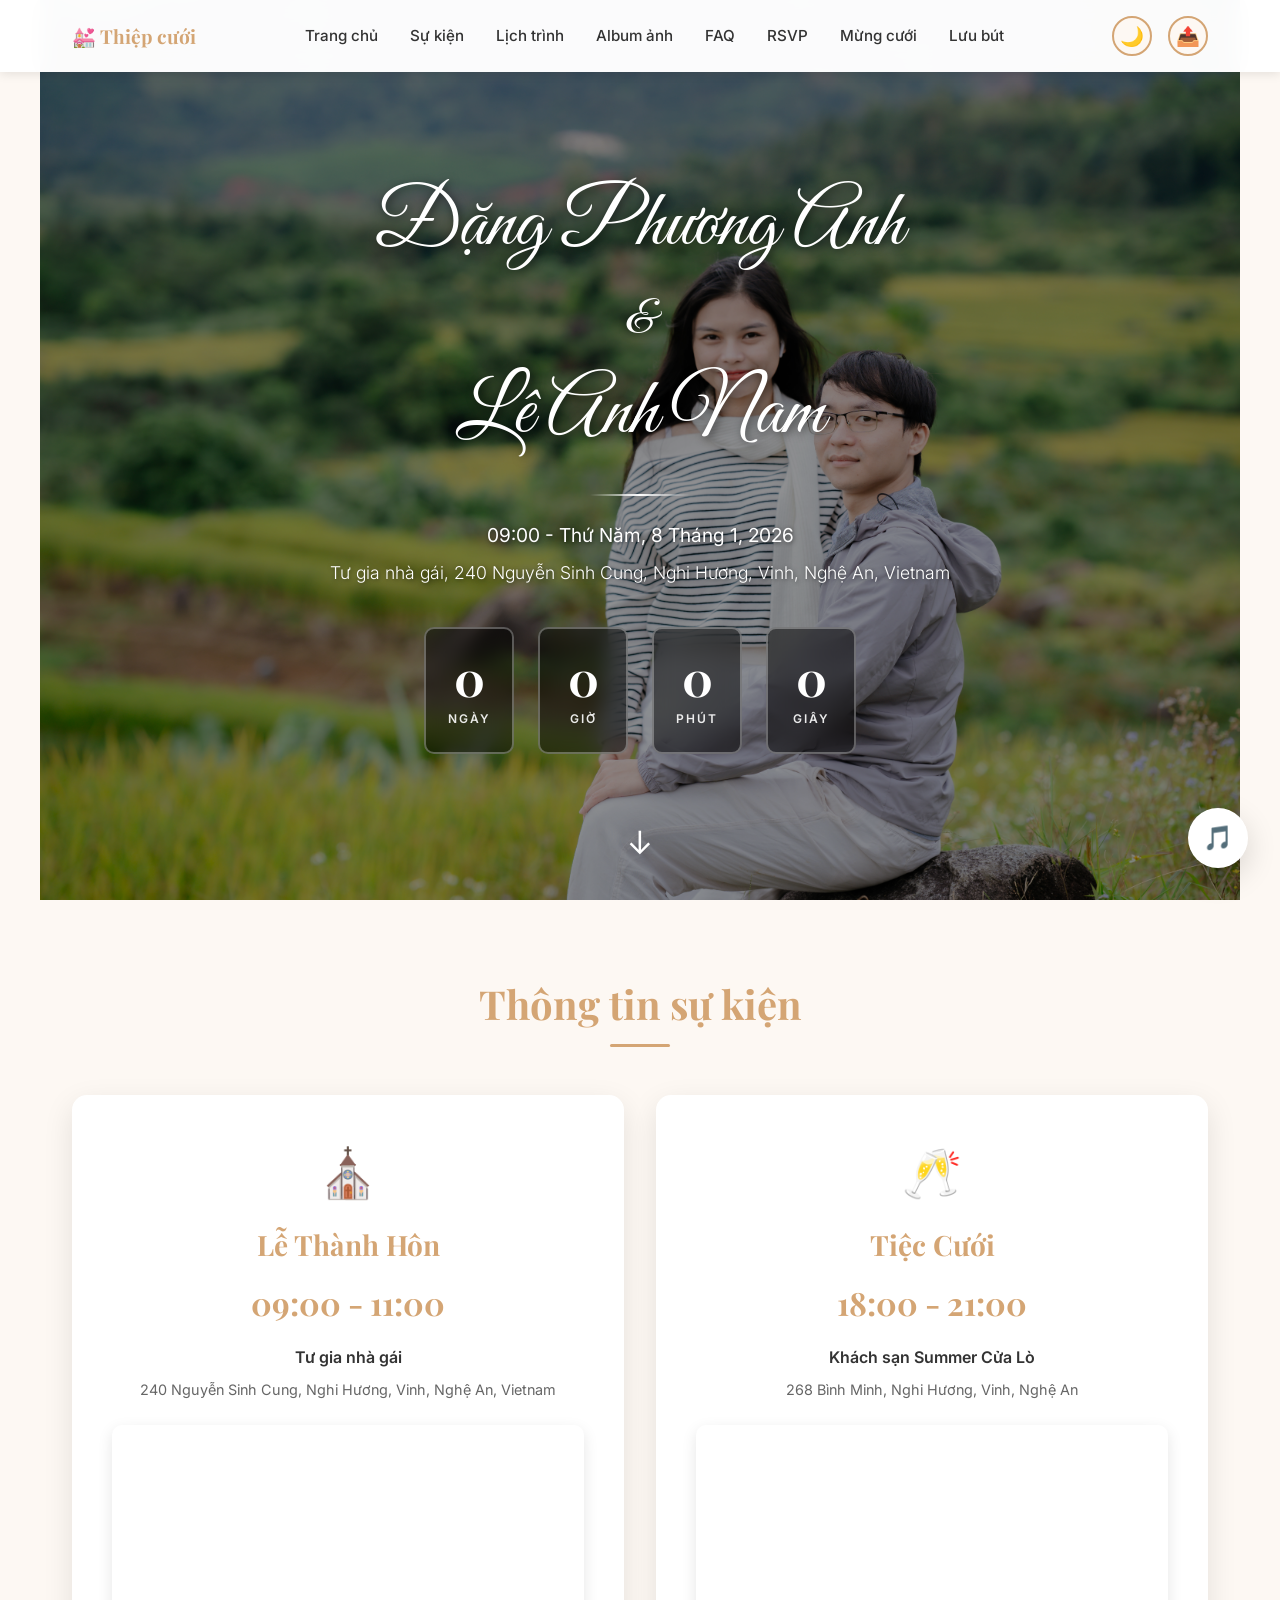
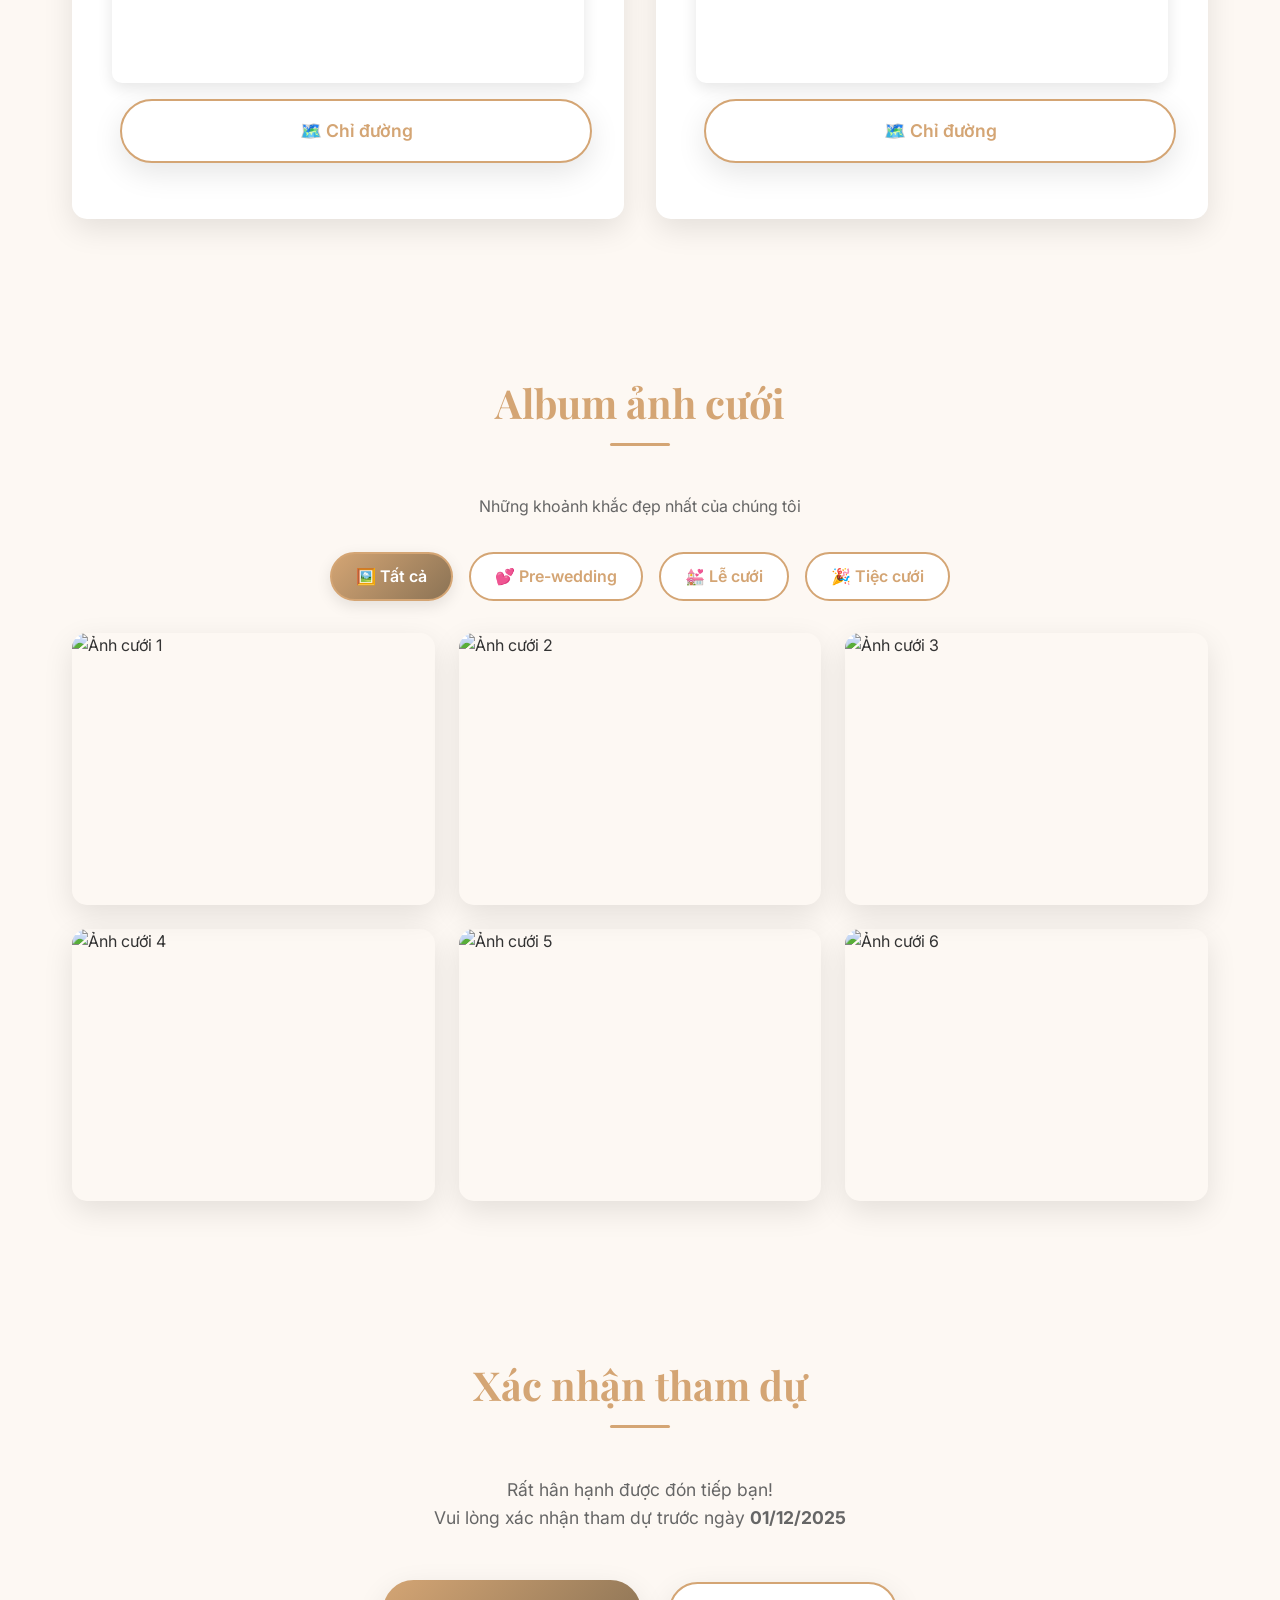
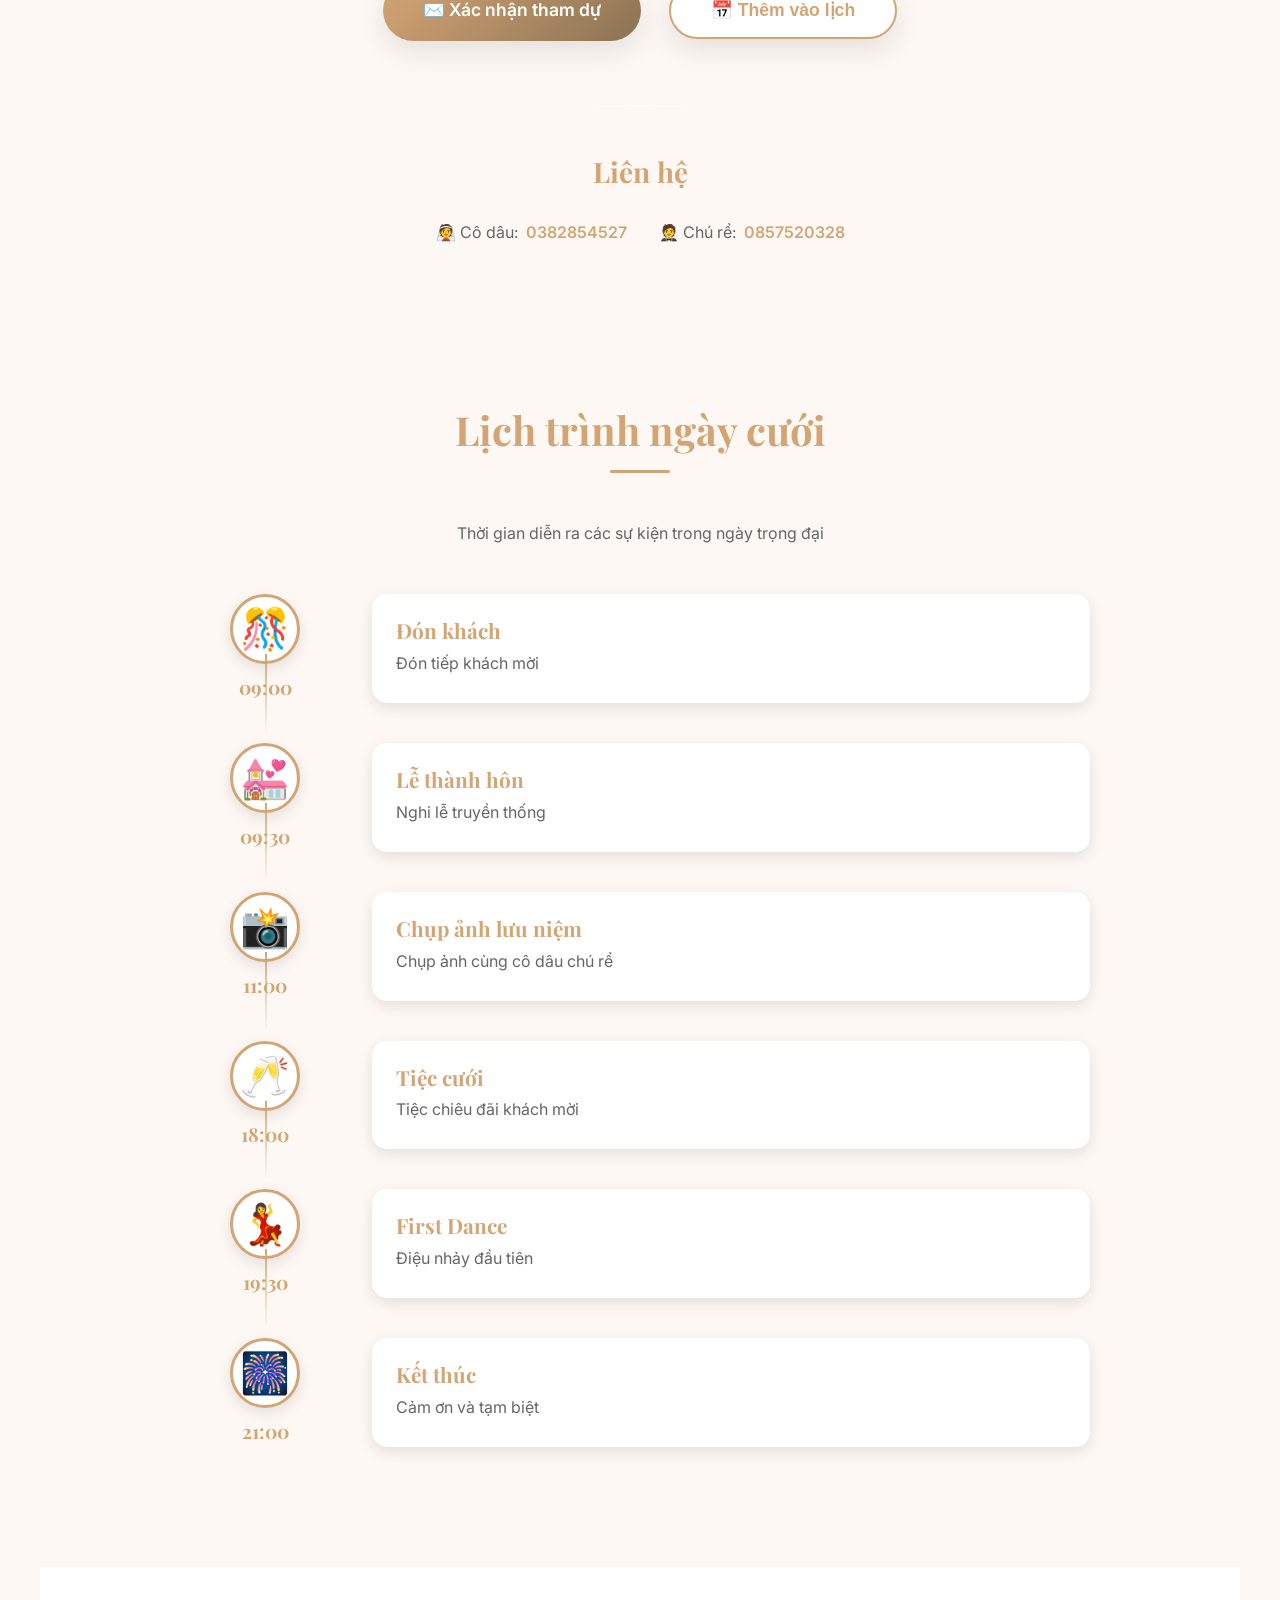
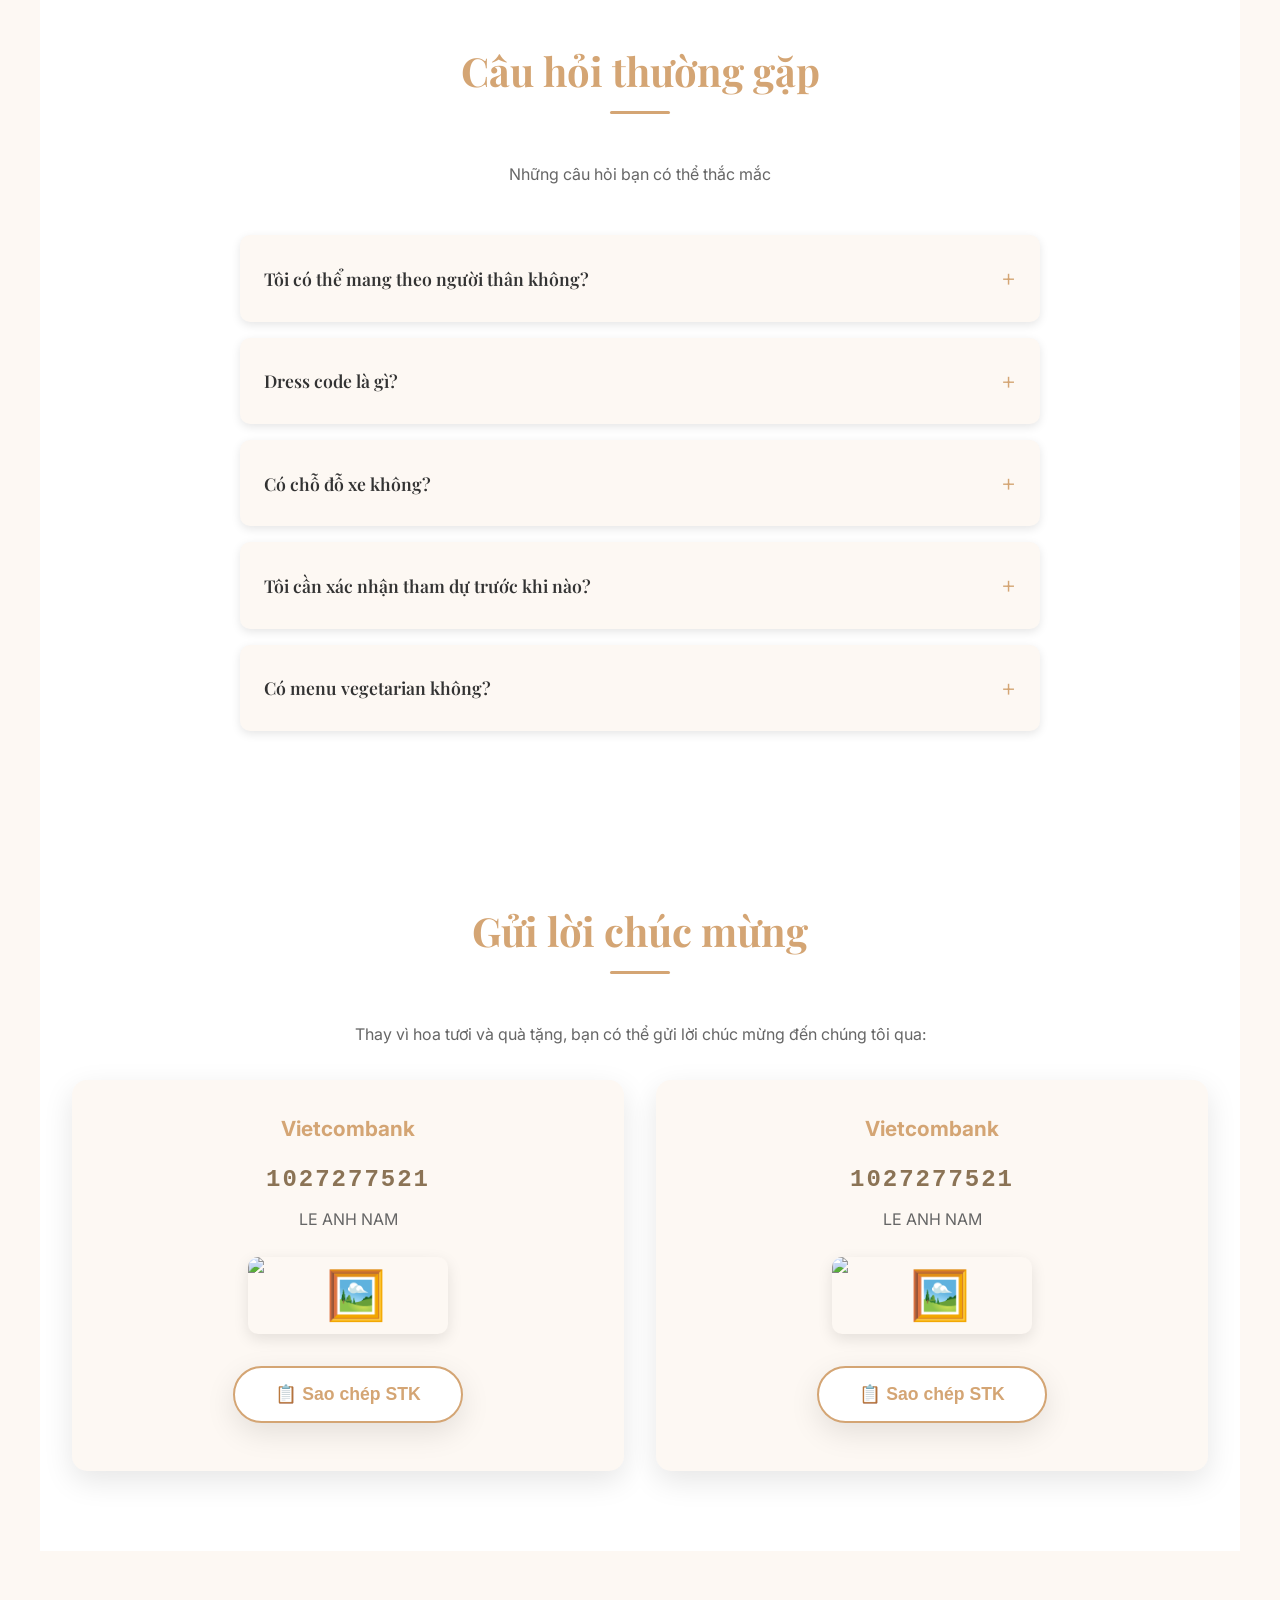
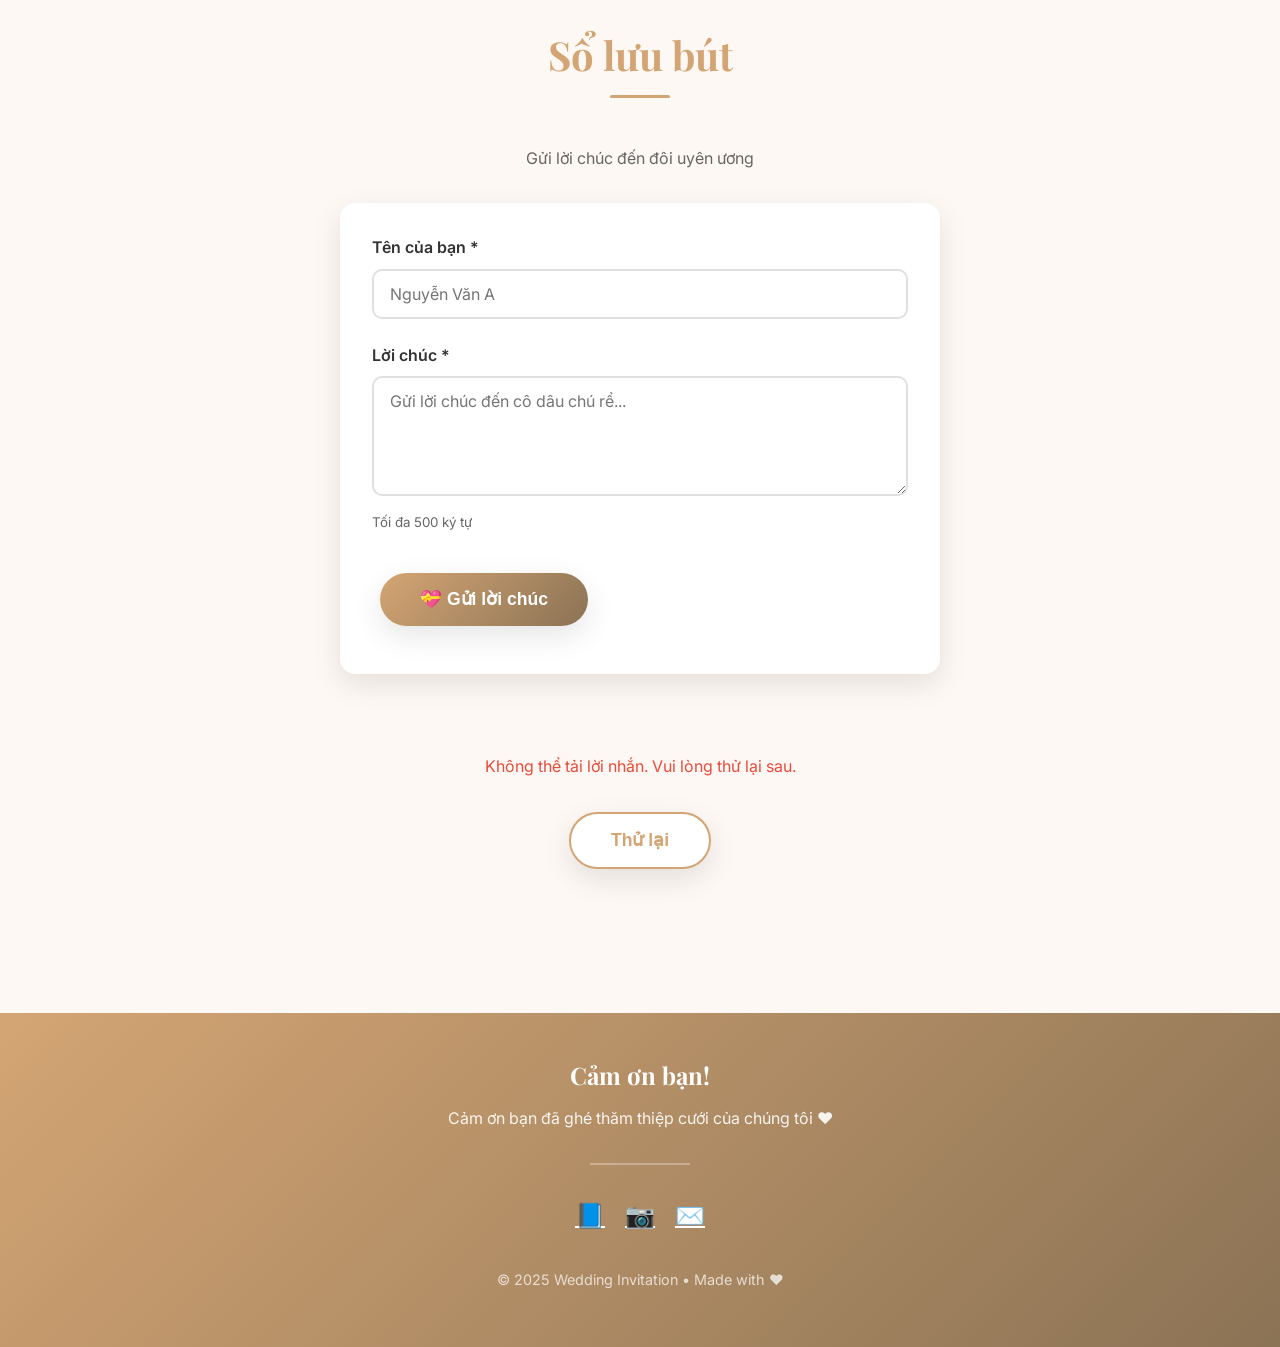
==== commit b4714663: "Tích hợp Google Sheets cho Guestbook - Thêm Code.gs - Google Apps Script backend cho guestbook - Thê" ====
--- a/index.html
+++ b/index.html
@@ -354,20 +354,21 @@
 
     <form id="guestbook-form" class="guestbook-form">
       <div class="form-group">
-        <label for="guest-name">Tên của bạn *</label>
-        <input type="text" id="guest-name" required placeholder="Nguyễn Văn A">
+        <label for="guestbook-name">Tên của bạn *</label>
+        <input type="text" id="guestbook-name" name="name" required placeholder="Nguyễn Văn A" maxlength="100">
       </div>
 
       <div class="form-group">
-        <label for="guest-message">Lời chúc *</label>
-        <textarea id="guest-message" required placeholder="Gửi lời chúc đến cô dâu chú rể..."></textarea>
+        <label for="guestbook-message">Lời chúc *</label>
+        <textarea id="guestbook-message" name="comment" required placeholder="Gửi lời chúc đến cô dâu chú rể..." rows="4" maxlength="500"></textarea>
+        <small style="color: var(--text-light); display: block; margin-top: 0.5rem;">Tối đa 500 ký tự</small>
       </div>
 
       <button type="submit" class="btn">💝 Gửi lời chúc</button>
     </form>
 
-    <div class="messages-list">
-      <!-- Messages will be rendered by JavaScript -->
+    <div class="guestbook-messages">
+      <!-- Messages will be loaded from Google Sheets -->
     </div>
   </section>
 
@@ -408,6 +409,9 @@
 
   <!-- Enhanced Features Script -->
   <script src="enhancements.js"></script>
+
+  <!-- Guestbook Script (Google Sheets Integration) -->
+  <script src="guestbook.js"></script>
 
   <!-- Optional: Particles.js for background effect -->
   <script src="https://cdn.jsdelivr.net/particles.js/2.0.0/particles.min.js"></script>
--- a/enhancements.css
+++ b/enhancements.css
@@ -434,3 +434,148 @@
     border-width: 3px;
   }
 }
+
+/* === GUESTBOOK ENHANCED STYLES === */
+.guestbook-messages {
+  display: grid;
+  gap: 1.5rem;
+  max-width: 800px;
+  margin: 0 auto;
+}
+
+.guestbook-message {
+  background: var(--white);
+  border-radius: 15px;
+  padding: 1.5rem;
+  box-shadow: 0 5px 15px var(--shadow);
+  transition: all 0.3s ease;
+}
+
+.guestbook-message:hover {
+  box-shadow: 0 8px 25px var(--shadow-lg);
+  transform: translateY(-3px);
+}
+
+.message-header {
+  display: flex;
+  align-items: center;
+  gap: 1rem;
+  margin-bottom: 1rem;
+}
+
+.message-avatar {
+  width: 50px;
+  height: 50px;
+  border-radius: 50%;
+  background: linear-gradient(135deg, var(--primary), var(--secondary));
+  color: var(--white);
+  display: flex;
+  align-items: center;
+  justify-content: center;
+  font-size: 1.5rem;
+  font-weight: 700;
+  font-family: 'Playfair Display', serif;
+  flex-shrink: 0;
+}
+
+.message-info {
+  flex: 1;
+}
+
+.message-name {
+  margin: 0;
+  font-size: 1.1rem;
+  color: var(--primary);
+  font-weight: 600;
+}
+
+.message-time {
+  font-size: 0.85rem;
+  color: var(--text-light);
+}
+
+.message-content {
+  color: var(--text);
+  line-height: 1.8;
+  padding-left: 66px; /* Align with message text */
+  white-space: pre-wrap;
+  word-wrap: break-word;
+}
+
+/* Form styles */
+.form-error {
+  background: #ffe6e6;
+  color: #d32f2f;
+  padding: 1rem;
+  border-radius: 8px;
+  margin-bottom: 1rem;
+  border-left: 4px solid #d32f2f;
+  display: none;
+}
+
+.form-success {
+  background: #e8f5e9;
+  color: #2e7d32;
+  padding: 1rem;
+  border-radius: 8px;
+  margin-bottom: 1rem;
+  border-left: 4px solid #2e7d32;
+  display: none;
+}
+
+/* Loading and error states */
+.loading-state,
+.error-state,
+.no-comments,
+.guestbook-placeholder {
+  text-align: center;
+  padding: 3rem 1rem;
+  color: var(--text-light);
+}
+
+.spinner {
+  width: 40px;
+  height: 40px;
+  margin: 0 auto 1rem;
+  border: 4px solid var(--bg);
+  border-top-color: var(--primary);
+  border-radius: 50%;
+  animation: spin 1s linear infinite;
+}
+
+@keyframes spin {
+  to { transform: rotate(360deg); }
+}
+
+.guestbook-placeholder code {
+  background: var(--bg);
+  padding: 0.2rem 0.5rem;
+  border-radius: 4px;
+  font-family: 'Courier New', monospace;
+  color: var(--primary);
+}
+
+.guestbook-placeholder ol {
+  line-height: 2;
+}
+
+/* Responsive */
+@media (max-width: 768px) {
+  .message-content {
+    padding-left: 0;
+  }
+
+  .message-avatar {
+    width: 40px;
+    height: 40px;
+    font-size: 1.2rem;
+  }
+
+  .message-name {
+    font-size: 1rem;
+  }
+
+  .guestbook-message {
+    padding: 1rem;
+  }
+}
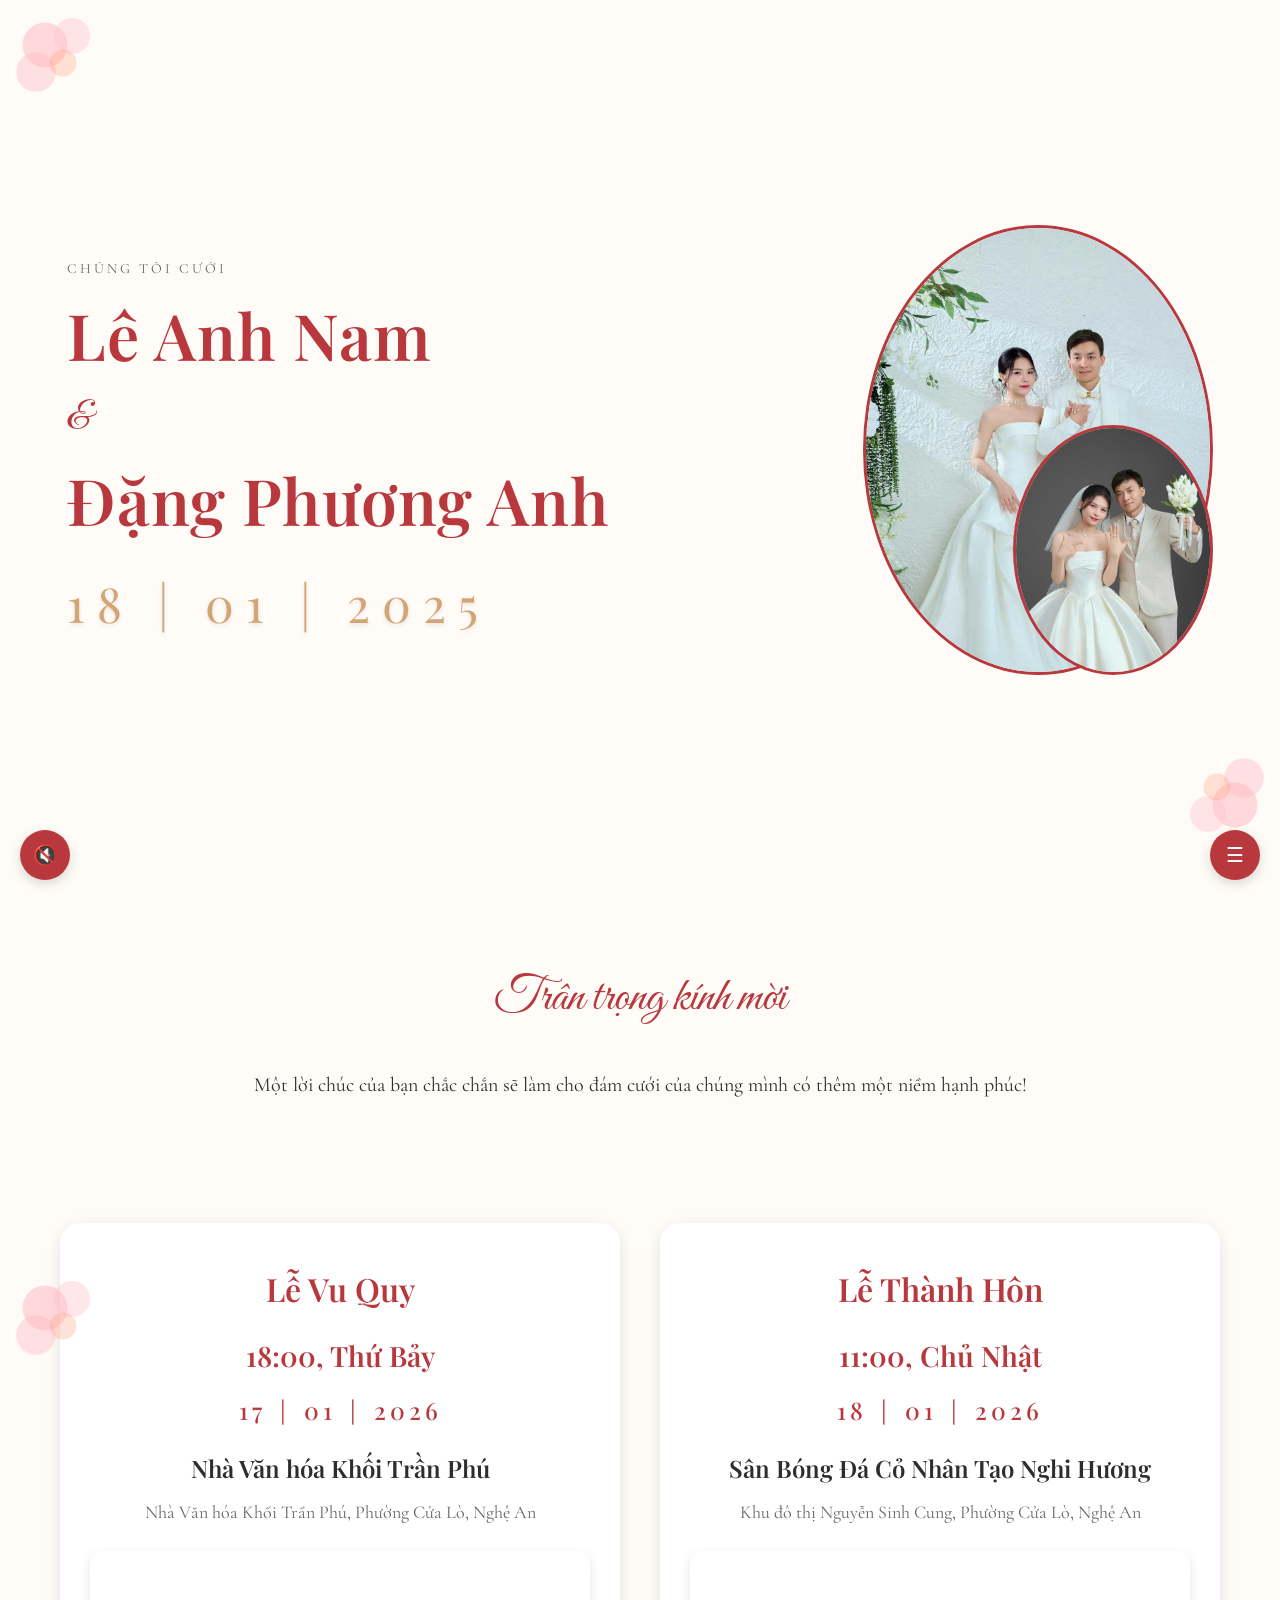
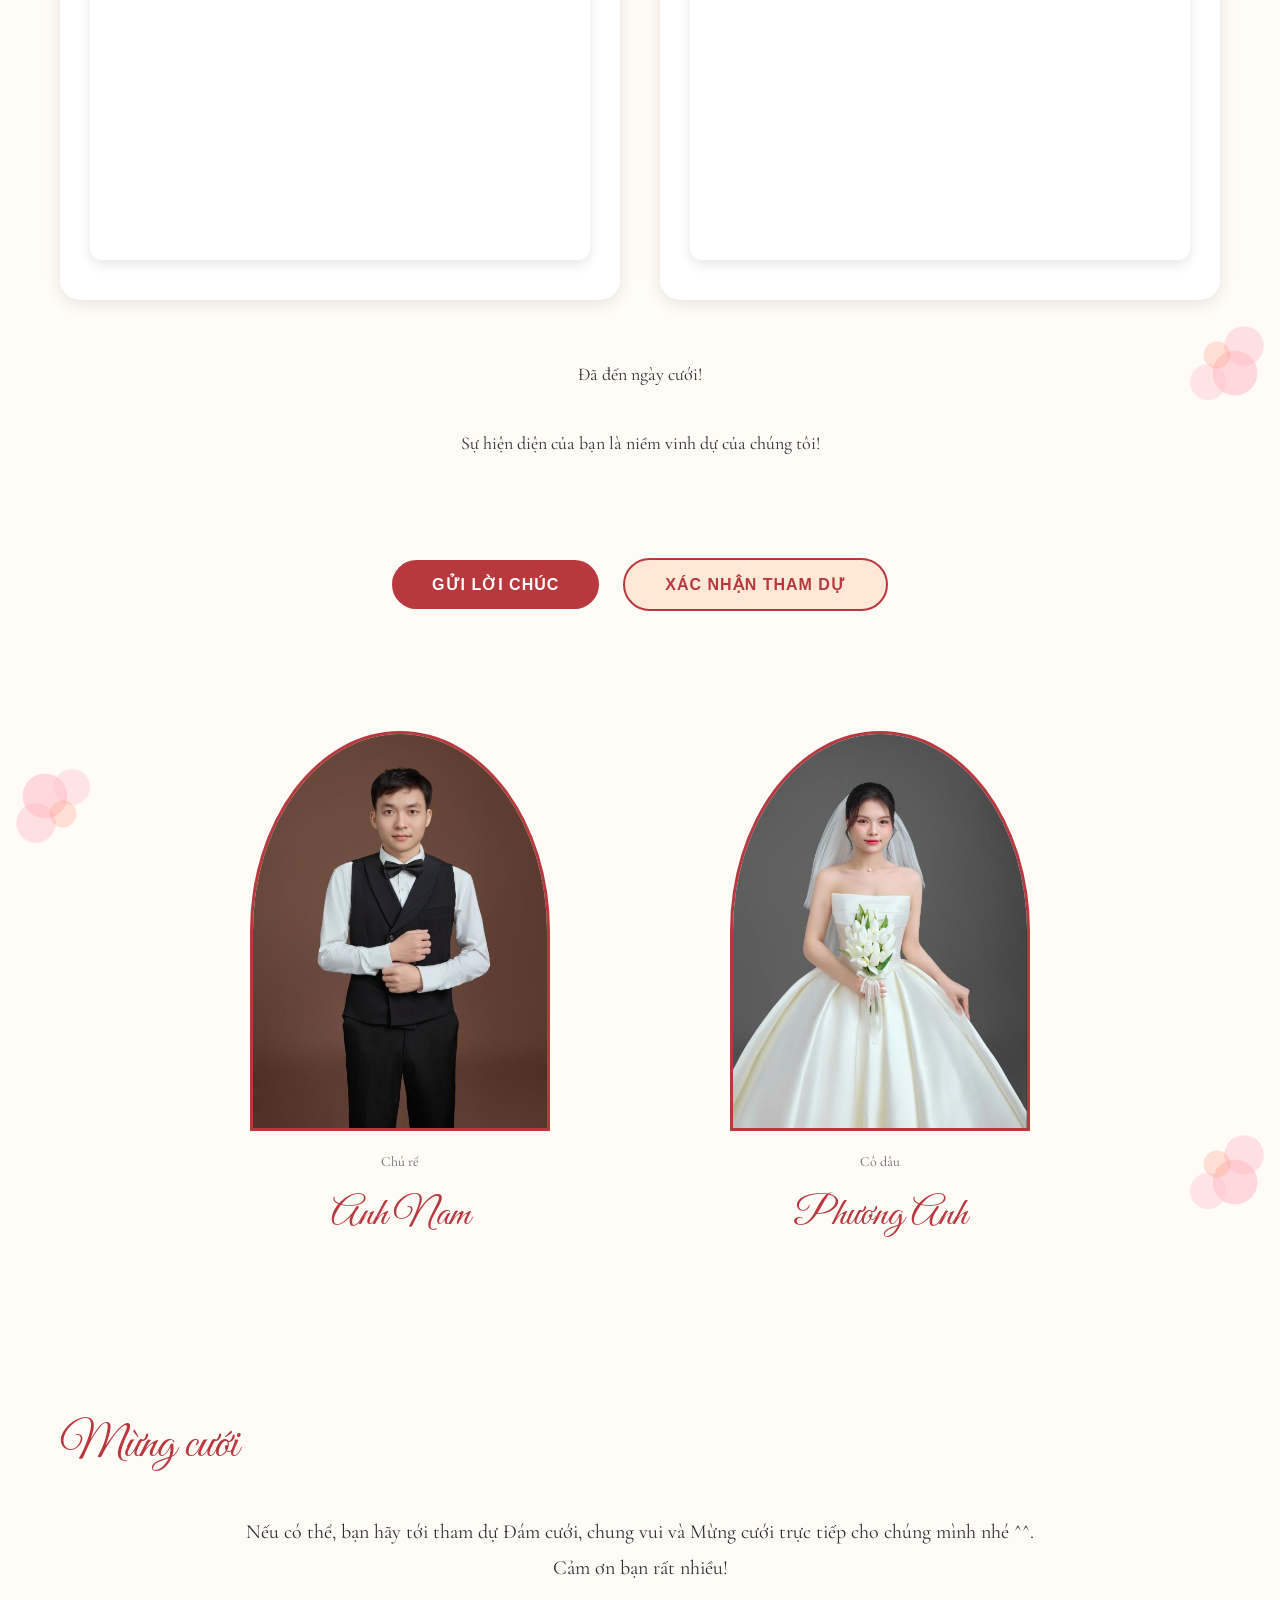
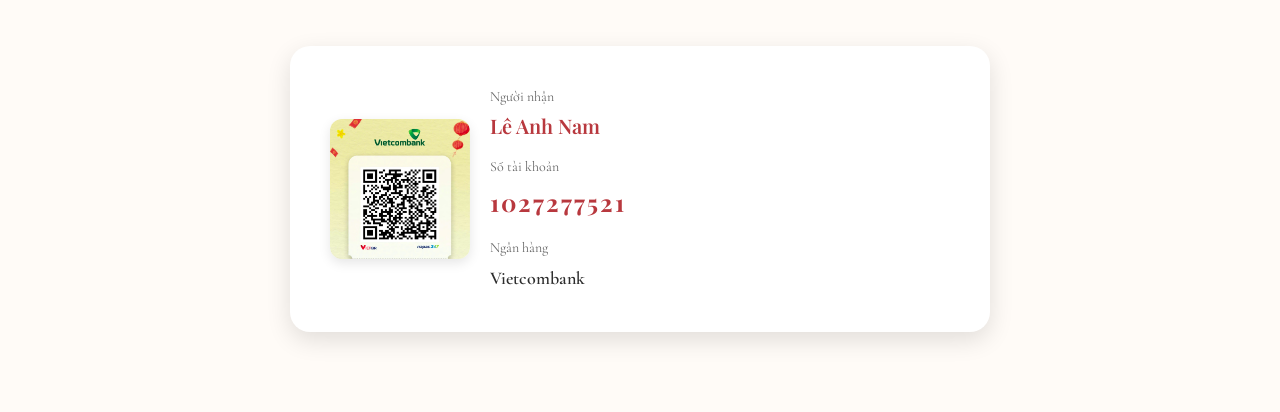
==== commit cc4a380e: "Feature: Major wedding website improvements and optimizations ## 🎨 UI/UX Enhancements - Redesigned G" ====
--- a/index.html
+++ b/index.html
@@ -1,442 +1,406 @@
-  <!DOCTYPE html>
+<!DOCTYPE html>
 <html lang="vi">
 <head>
-  <meta charset="UTF-8">
-  <meta name="viewport" content="width=device-width, initial-scale=1.0">
-  <meta name="description" content="Thiệp cưới online - Trân trọng kính mời bạn đến dự lễ thành hôn">
-  <meta name="keywords" content="thiệp cưới, wedding invitation, đám cưới">
-  <meta name="author" content="Wedding Invitation">
-  <meta name="theme-color" content="#d4a574">
-
-  <!-- Open Graph / Facebook -->
-  <meta property="og:type" content="website">
-  <meta property="og:url" content="https://your-domain.com/">
-  <meta property="og:title" content="Thiệp cưới online">
-  <meta property="og:description" content="Trân trọng kính mời bạn đến dự lễ thành hôn">
-  <meta property="og:image" content="https://images.unsplash.com/photo-1519741497674-611481863552?w=1200&h=630&fit=crop">
-
-  <!-- Twitter -->
-  <meta property="twitter:card" content="summary_large_image">
-  <meta property="twitter:url" content="https://your-domain.com/">
-  <meta property="twitter:title" content="Thiệp cưới online">
-  <meta property="twitter:description" content="Trân trọng kính mời bạn đến dự lễ thành hôn">
-  <meta property="twitter:image" content="https://images.unsplash.com/photo-1519741497674-611481863552?w=1200&h=630&fit=crop">
-
-  <!-- Favicon -->
-  <link rel="icon" type="image/svg+xml" href="data:image/svg+xml,<svg xmlns='http://www.w3.org/2000/svg' viewBox='0 0 100 100'><text y='.9em' font-size='90'>💒</text></svg>">
-  <link rel="apple-touch-icon" href="data:image/svg+xml,<svg xmlns='http://www.w3.org/2000/svg' viewBox='0 0 100 100'><text y='.9em' font-size='90'>💒</text></svg>">
-
-  <title>Thiệp cưới online</title>
-
-  <!-- PWA Manifest -->
-  <link rel="manifest" href="manifest.json">
-
-  <!-- Fonts -->
-  <link rel="preconnect" href="https://fonts.googleapis.com">
-  <link rel="preconnect" href="https://fonts.gstatic.com" crossorigin>
-  <link href="https://fonts.googleapis.com/css2?family=Playfair+Display:wght@400;700&family=Inter:wght@300;400;600;700&family=Great+Vibes&family=Alex+Brush&display=swap" rel="stylesheet">
-
-  <!-- AOS - Animate On Scroll -->
-  <link rel="stylesheet" href="https://unpkg.com/aos@2.3.1/dist/aos.css">
-
-  <!-- Styles -->
-  <link rel="stylesheet" href="style.css">
-  <link rel="stylesheet" href="enhancements.css">
-
-  <!-- Config -->
-  <script src="config.js"></script>
+    <meta charset="UTF-8">
+    <meta name="viewport" content="width=device-width, initial-scale=1.0">
+    <title>Wedding Invitation</title>
+    <link rel="stylesheet" href="style.css">
+
+    <!-- Google Fonts -->
+    <link rel="preconnect" href="https://fonts.googleapis.com">
+    <link rel="preconnect" href="https://fonts.gstatic.com" crossorigin>
+    <link href="https://fonts.googleapis.com/css2?family=Great+Vibes&family=Cormorant+Garamond:wght@300;400;500;600;700&family=Playfair+Display:wght@400;500;600;700&display=swap" rel="stylesheet">
 </head>
 <body>
-  <!-- Loading Screen -->
-  <div id="loading">
-    <div class="loader"></div>
-  </div>
-
-  <!-- Navigation Menu -->
-  <nav class="nav-menu" id="nav-menu">
-    <div class="nav-container">
-      <div class="nav-brand">💒 Thiệp cưới</div>
-      <button class="nav-toggle" id="nav-toggle" aria-label="Toggle menu">
-        <span></span>
-        <span></span>
-        <span></span>
-      </button>
-      <ul class="nav-links" id="nav-links">
-        <li><a href="#home">Trang chủ</a></li>
-        <li><a href="#events">Sự kiện</a></li>
-        <li><a href="#wedding-timeline">Lịch trình</a></li>
-        <li><a href="#gallery">Album ảnh</a></li>
-        <li><a href="#faq">FAQ</a></li>
-        <li><a href="#rsvp">RSVP</a></li>
-        <li><a href="#banking">Mừng cưới</a></li>
-        <li><a href="#guestbook">Lưu bút</a></li>
-      </ul>
-      <div class="nav-actions">
-        <button class="dark-mode-toggle" id="dark-mode-toggle" aria-label="Toggle dark mode" title="Chuyển chế độ tối/sáng">
-          🌙
-        </button>
-        <button class="share-trigger" id="share-trigger" aria-label="Share" title="Chia sẻ thiệp">
-          📤
-        </button>
-      </div>
-    </div>
-  </nav>
-
-  <!-- Particles Background (Optional) -->
-  <div id="particles-js"></div>
-
-  <!-- Share Modal -->
-  <div class="share-modal" id="share-modal">
-    <div class="share-content">
-      <button class="share-close" id="share-close" aria-label="Close">×</button>
-      <h3 style="color: var(--primary); margin-bottom: 1.5rem; text-align: center;">Chia sẻ thiệp cưới</h3>
-      <div class="share-buttons">
-        <button class="share-btn facebook" onclick="shareToFacebook()">
-          <span class="share-icon">📘</span>
-          <span>Facebook</span>
-        </button>
-        <button class="share-btn zalo" onclick="shareToZalo()">
-          <span class="share-icon">💬</span>
-          <span>Zalo</span>
-        </button>
-        <button class="share-btn whatsapp" onclick="shareToWhatsApp()">
-          <span class="share-icon">📱</span>
-          <span>WhatsApp</span>
-        </button>
-        <button class="share-btn copy" onclick="copyLink()">
-          <span class="share-icon">🔗</span>
-          <span>Copy Link</span>
-        </button>
-      </div>
-      <div class="share-link-container">
-        <input type="text" id="share-link-input" readonly value="" onclick="this.select()">
-      </div>
-    </div>
-  </div>
-
-  <!-- Back to Top Button -->
-  <button class="back-to-top" id="back-to-top" aria-label="Back to top" title="Về đầu trang">
-    ↑
-  </button>
-
-  <!-- Hero Section -->
-  <section class="hero" id="home">
-    <div class="hero-content">
-      <div class="couple-names-vertical">
-        <h1 class="bride-name-script">Đặng Phương Anh</h1>
-        <span class="ampersand-vertical">&</span>
-        <h1 class="groom-name-script">Lê Anh Nam</h1>
-      </div>
-
-      <div class="divider"></div>
-
-      <p class="wedding-date-hero">09:00 - Thứ Năm, 08 Tháng 01, 2026</p>
-      <p class="wedding-venue">Nhà thờ Thánh Tâm, 123 Đường Lê Duẩn, TP. Vinh, Nghệ An</p>
-
-      <div class="countdown-timer-hero">
-        <div class="countdown-item-hero">
-          <span class="countdown-number-hero" id="days-hero">0</span>
-          <span class="countdown-label-hero">NGÀY</span>
-        </div>
-        <div class="countdown-item-hero">
-          <span class="countdown-number-hero" id="hours-hero">0</span>
-          <span class="countdown-label-hero">GIỜ</span>
-        </div>
-        <div class="countdown-item-hero">
-          <span class="countdown-number-hero" id="minutes-hero">0</span>
-          <span class="countdown-label-hero">PHÚT</span>
-        </div>
-        <div class="countdown-item-hero">
-          <span class="countdown-number-hero" id="seconds-hero">0</span>
-          <span class="countdown-label-hero">GIÂY</span>
-        </div>
-      </div>
-    </div>
-
-    <div class="scroll-indicator"></div>
-  </section>
-
-  <!-- Events Section -->
-  <section class="events" id="events">
-    <h2 class="section-title" data-aos="fade-down">Thông tin sự kiện</h2>
-
-    <div class="events-grid">
-      <!-- Ceremony -->
-      <div class="event-card ceremony" data-aos="fade-up">
-        <div class="event-icon">⛪</div>
-        <h3 style="color: var(--primary); margin-bottom: 0.5rem;">Lễ Thành Hôn</h3>
-        <div class="event-time">09:00 - 11:00</div>
-        <div class="event-location">Nhà thờ Thánh Tâm</div>
-        <div class="event-address">123 Đường Lê Duẩn, TP. Vinh, Nghệ An</div>
-
-        <div class="map-container">
-          <iframe
-            src="https://www.google.com/maps/embed?pb=!1m18!1m12!1m3!1d3779.2973!2d105.6881!3d18.6762!2m3!1f0!2f0!3f0!3m2!1i1024!2i768!4f13.1!3m3!1m2!1s0x0%3A0x0!2zMTjCsDQwJzM0LjMiTiAxMDXCsDQxJzE3LjIiRQ!5e0!3m2!1svi!2s!4v1234567890"
-            loading="lazy"
-            referrerpolicy="no-referrer-when-downgrade">
-          </iframe>
-        </div>
-        <a href="#" class="btn btn-secondary mt-1 directions-btn" data-event="ceremony">
-          🗺️ Chỉ đường
-        </a>
-      </div>
-
-      <!-- Reception -->
-      <div class="event-card reception" data-aos="fade-up" data-aos-delay="200">
-        <div class="event-icon">🥂</div>
-        <h3 style="color: var(--primary); margin-bottom: 0.5rem;">Tiệc Cưới</h3>
-        <div class="event-time">18:30 - 21:30</div>
-        <div class="event-location">Nhà hàng Hồng Phát</div>
-        <div class="event-address">456 Đường Quang Trung, TP. Vinh, Nghệ An</div>
-
-        <div class="map-container">
-          <iframe
-            src="https://www.google.com/maps/embed?pb=!1m18!1m12!1m3!1d3779.2973!2d105.6881!3d18.6762!2m3!1f0!2f0!3f0!3m2!1i1024!2i768!4f13.1!3m3!1m2!1s0x0%3A0x0!2zMTjCsDQwJzM0LjMiTiAxMDXCsDQxJzE3LjIiRQ!5e0!3m2!1svi!2s!4v1234567890"
-            loading="lazy"
-            referrerpolicy="no-referrer-when-downgrade">
-          </iframe>
-        </div>
-        <a href="#" class="btn btn-secondary mt-1 directions-btn" data-event="reception">
-          🗺️ Chỉ đường
-        </a>
-      </div>
-    </div>
-  </section>
-
-  <!-- Love Story Section -->
-  <section class="love-story" id="love-story">
-    <h2 class="section-title">Câu chuyện tình yêu</h2>
-    <p style="text-align: center; max-width: 700px; margin: 0 auto 2rem; color: var(--text-light);">
-      Mỗi câu chuyện tình yêu đều có những khoảnh khắc đáng nhớ. Đây là của chúng tôi...
-    </p>
-    <div class="timeline">
-      <!-- Timeline items will be rendered by JavaScript -->
-    </div>
-  </section>
-
-  <!-- Gallery Section -->
-  <section class="gallery" id="gallery">
-    <h2 class="section-title" data-aos="fade-down">Album ảnh cưới</h2>
-    <p style="text-align: center; max-width: 700px; margin: 0 auto 2rem; color: var(--text-light);" data-aos="fade-up">
-      Những khoảnh khắc đẹp nhất của chúng tôi
-    </p>
-
-    <!-- Gallery Filter -->
-    <div class="gallery-filter" data-aos="fade-up" data-aos-delay="100">
-      <!-- Filter buttons will be rendered by JavaScript -->
-    </div>
-
-    <div class="gallery-grid">
-      <!-- Gallery items will be rendered by JavaScript -->
-    </div>
-  </section>
-
-  <!-- Bridal Party Section -->
-  <section class="bridal-party" id="bridal-party">
-    <h2 class="section-title">Phù dâu & Phù rể</h2>
-
-    <div class="party-group">
-      <h3 style="text-align: center; color: var(--primary); margin-bottom: 2rem;">Phù Dâu</h3>
-      <div class="party-grid bridesmaids">
-        <!-- Bridesmaids will be rendered by JavaScript -->
-      </div>
-    </div>
-
-    <div class="party-group" style="margin-top: 4rem;">
-      <h3 style="text-align: center; color: var(--primary); margin-bottom: 2rem;">Phù Rể</h3>
-      <div class="party-grid groomsmen">
-        <!-- Groomsmen will be rendered by JavaScript -->
-      </div>
-    </div>
-  </section>
-
-  <!-- RSVP Section -->
-  <section class="rsvp" id="rsvp">
-    <h2 class="section-title">Xác nhận tham dự</h2>
-
-    <div class="rsvp-content">
-      <p style="font-size: 1.1rem; margin-bottom: 2rem;">
-        Rất hân hạnh được đón tiếp bạn!<br>
-        Vui lòng xác nhận tham dự trước ngày <strong>01/12/2025</strong>
-      </p>
-
-      <div>
-        <a href="https://docs.google.com/forms/d/e/your-form-id/viewform"
-           target="_blank"
-           class="btn btn-rsvp">
-          ✉️ Xác nhận tham dự
-        </a>
-        <button onclick="addToCalendar()" class="btn btn-secondary" style="margin-left: 1rem;">
-          📅 Thêm vào lịch
-        </button>
-      </div>
-
-      <div class="divider" style="margin: 3rem auto;"></div>
-
-      <h3 style="color: var(--primary); margin-bottom: 1.5rem;">Liên hệ</h3>
-      <div class="contact-info">
-        <div class="contact-item">
-          <span>👰 Cô dâu:</span>
-          <a href="tel:0901234567" class="contact-phone">0901234567</a>
-        </div>
-        <div class="contact-item">
-          <span>🤵 Chú rể:</span>
-          <a href="tel:0907654321" class="contact-phone">0907654321</a>
-        </div>
-      </div>
-    </div>
-  </section>
-
-  <!-- Wedding Day Timeline Section -->
-  <section class="wedding-timeline" id="wedding-timeline">
-    <h2 class="section-title" data-aos="fade-down">Lịch trình ngày cưới</h2>
-    <p style="text-align: center; max-width: 700px; margin: 0 auto 3rem; color: var(--text-light);" data-aos="fade-up">
-      Thời gian diễn ra các sự kiện trong ngày trọng đại
-    </p>
-    <div class="timeline-day-container">
-      <!-- Timeline events will be rendered by JavaScript -->
-    </div>
-  </section>
-
-  <!-- Weather Section -->
-  <section class="weather-section" id="weather">
-    <h2 class="section-title" data-aos="fade-down">Thời tiết ngày cưới</h2>
-    <div class="weather-widget" data-aos="zoom-in">
-      <div class="weather-icon">⛅</div>
-      <div class="weather-temp">
-        <span class="temp-value" id="weather-temp">25</span>°C
-      </div>
-      <div class="weather-desc" id="weather-desc">Trời nắng, mát mẻ</div>
-      <div class="weather-details">
-        <div class="weather-detail">
-          <span class="detail-icon">💧</span>
-          <span id="weather-humidity">65%</span>
-        </div>
-        <div class="weather-detail">
-          <span class="detail-icon">💨</span>
-          <span id="weather-wind">12 km/h</span>
-        </div>
-      </div>
-      <p style="font-size: 0.85rem; color: var(--text-light); margin-top: 1rem;">
-        Nhớ mang theo áo khoác nhẹ nhé!
-      </p>
-    </div>
-  </section>
-
-  <!-- FAQ Section -->
-  <section class="faq-section" id="faq">
-    <h2 class="section-title" data-aos="fade-down">Câu hỏi thường gặp</h2>
-    <p style="text-align: center; max-width: 700px; margin: 0 auto 3rem; color: var(--text-light);" data-aos="fade-up">
-      Những câu hỏi bạn có thể thắc mắc
-    </p>
-    <div class="faq-container">
-      <!-- FAQ items will be rendered by JavaScript -->
-    </div>
-  </section>
-
-  <!-- Banking Section -->
-  <section class="banking" id="banking">
-    <h2 class="section-title">Gửi lời chúc mừng</h2>
-    <p style="text-align: center; max-width: 700px; margin: 0 auto 2rem; color: var(--text-light);">
-      Thay vì hoa tươi và quà tặng, bạn có thể gửi lời chúc mừng đến chúng tôi qua:
-    </p>
-    <div class="bank-accounts">
-      <!-- Bank accounts will be rendered by JavaScript -->
-    </div>
-  </section>
-
-  <!-- Guestbook Section -->
-  <section class="guestbook" id="guestbook">
-    <h2 class="section-title">Sổ lưu bút</h2>
-    <p style="text-align: center; max-width: 700px; margin: 0 auto 2rem; color: var(--text-light);">
-      Gửi lời chúc đến đôi uyên ương
-    </p>
-
-    <form id="guestbook-form" class="guestbook-form">
-      <div class="form-group">
-        <label for="guestbook-name">Tên của bạn *</label>
-        <input type="text" id="guestbook-name" name="name" required placeholder="Nguyễn Văn A" maxlength="100">
-      </div>
-
-      <div class="form-group">
-        <label for="guestbook-message">Lời chúc *</label>
-        <textarea id="guestbook-message" name="comment" required placeholder="Gửi lời chúc đến cô dâu chú rể..." rows="4" maxlength="500"></textarea>
-        <small style="color: var(--text-light); display: block; margin-top: 0.5rem;">Tối đa 500 ký tự</small>
-      </div>
-
-      <button type="submit" class="btn">💝 Gửi lời chúc</button>
-    </form>
-
-    <div class="guestbook-messages">
-      <!-- Messages will be loaded from Google Sheets -->
-    </div>
-  </section>
-
-  <!-- Footer -->
-  <footer>
-    <h3 style="color: white; font-size: 1.5rem; margin-bottom: 1rem;">
-      Cảm ơn bạn!
-    </h3>
-    <p>Cảm ơn bạn đã ghé thăm thiệp cưới của chúng tôi ❤️</p>
-
-    <div class="divider" style="background: rgba(255,255,255,0.3); margin: 2rem auto;"></div>
-
-    <div class="social-links">
-      <a href="#" title="Facebook">📘</a>
-      <a href="#" title="Instagram">📷</a>
-      <a href="#" title="Email">✉️</a>
-    </div>
-
-    <p style="font-size: 0.9rem; margin-top: 2rem; opacity: 0.8;">
-      © 2025 Wedding Invitation • Made with ❤️
-    </p>
-  </footer>
-
-  <!-- Music Player -->
-  <div class="music-player">
-    <div class="music-icon">🎵</div>
-  </div>
-
-  <!-- Hidden Audio Element -->
-  <audio id="wedding-music" preload="none"></audio>
-
-  <!-- Scripts -->
-  <!-- AOS Library -->
-  <script src="https://unpkg.com/aos@2.3.1/dist/aos.js"></script>
-
-  <!-- Main Script -->
-  <script src="script.js"></script>
-
-  <!-- Enhanced Features Script -->
-  <script src="enhancements.js"></script>
-
-  <!-- Guestbook Script (Google Sheets Integration) -->
-  <script src="guestbook.js"></script>
-
-  <!-- Optional: Particles.js for background effect -->
-  <script src="https://cdn.jsdelivr.net/particles.js/2.0.0/particles.min.js"></script>
-
-  <!-- Google Analytics (Optional) -->
-  <!-- Uncomment and replace GA_MEASUREMENT_ID with your Google Analytics ID -->
-  <!--
-  <script async src="https://www.googletagmanager.com/gtag/js?id=GA_MEASUREMENT_ID"></script>
-  <script>
-    window.dataLayer = window.dataLayer || [];
-    function gtag(){dataLayer.push(arguments);}
-    gtag('js', new Date());
-    gtag('config', 'GA_MEASUREMENT_ID');
-  </script>
-  -->
-
-  <!-- Service Worker for PWA (Optional) -->
-  <script>
-    if ('serviceWorker' in navigator) {
-      window.addEventListener('load', () => {
-        navigator.serviceWorker.register('/sw.js').catch(() => {
-          // Service worker registration failed, skip silently
+    <!-- Music Control Button -->
+    <button id="musicBtn" class="fixed-btn music-btn" aria-label="Music control">
+        <span class="icon">🔇</span>
+    </button>
+
+    <!-- Menu Button -->
+    <button id="menuBtn" class="fixed-btn menu-btn" aria-label="Menu">
+        <span class="icon">☰</span>
+    </button>
+
+    <!-- Hero Section -->
+    <section class="hero">
+        <div class="flower-decor flower-top-left"></div>
+        <div class="flower-decor flower-bottom-right"></div>
+
+        <div class="container">
+            <div class="hero-grid">
+                <!-- Left: Names and Date -->
+                <div class="hero-left">
+                    <p class="hero-label" id="heroLabel">CHÚNG TÔI CƯỚI</p>
+                    <h1 class="groom-name" id="groomName">Lê Anh Nam</h1>
+                    <p class="ampersand">&</p>
+                    <h1 class="bride-name" id="brideName">Đặng Phương Anh</h1>
+                    <div class="wedding-date" id="weddingDate">18 | 01 | 2025</div>
+                </div>
+
+                <!-- Right: Photos -->
+                <div class="hero-right">
+                    <div class="photo-stack">
+                        <img src="" alt="Couple Main" class="photo-large" id="photoLarge">
+                        <img src="" alt="Couple Small" class="photo-small" id="photoSmall">
+                    </div>
+                </div>
+            </div>
+        </div>
+    </section>
+
+    <!-- Welcome Section -->
+    <section class="welcome">
+        <div class="container">
+            <h2 class="section-title-script" id="welcomeTitle">Trân trọng kính mời</h2>
+            <p class="welcome-message" id="welcomeMessage">
+                Một lời chúc của bạn chắc chắn sẽ làm cho đám cưới của chúng mình có thêm một niềm hạnh phúc!
+            </p>
+        </div>
+    </section>
+
+    <!-- Event Section -->
+    <section class="event">
+        <div class="flower-decor flower-event-left"></div>
+        <div class="flower-decor flower-event-right"></div>
+
+        <div class="container">
+            <!-- Events will be rendered here -->
+            <div id="eventsContainer"></div>
+
+            <!-- Countdown -->
+            <div class="countdown" id="countdown"></div>
+
+            <p class="event-subtitle" id="eventSubtitle">
+                Sự hiện diện của bạn là niềm vinh dự của chúng tôi!
+            </p>
+        </div>
+    </section>
+
+    <!-- RSVP Buttons -->
+    <section class="rsvp-section">
+        <div class="container">
+            <button class="btn btn-primary" id="btnGuestbook">GỬI LỜI CHÚC</button>
+            <button class="btn btn-secondary" id="btnRsvp">XÁC NHẬN THAM DỰ</button>
+        </div>
+    </section>
+
+    <!-- Couple Section -->
+    <section class="couple">
+        <div class="flower-decor flower-couple-left"></div>
+        <div class="flower-decor flower-couple-right"></div>
+
+        <div class="container">
+            <div class="couple-grid">
+                <!-- Groom -->
+                <div class="person">
+                    <div class="person-photo">
+                        <img src="" alt="Groom" id="groomPhoto">
+                        <div class="flower-overlay flower-person-left"></div>
+                    </div>
+                    <p class="person-label">Chú rể</p>
+                    <h3 class="person-name" id="groomFullName">Anh Nam</h3>
+                </div>
+
+                <!-- Bride -->
+                <div class="person">
+                    <div class="person-photo">
+                        <img src="" alt="Bride" id="bridePhoto">
+                        <div class="flower-overlay flower-person-right"></div>
+                    </div>
+                    <p class="person-label">Cô dâu</p>
+                    <h3 class="person-name" id="brideFullName">Phương Anh</h3>
+                </div>
+            </div>
+        </div>
+    </section>
+
+    <!-- Gallery Section -->
+    <section class="gallery">
+        <div class="container">
+            <h2 class="section-title-script">Album ảnh cưới</h2>
+            <div class="gallery-grid" id="galleryGrid"></div>
+            <button class="btn btn-view-more" id="btnViewMore" style="display:none;">XEM THÊM</button>
+        </div>
+    </section>
+
+    <!-- Gift Section -->
+    <section class="gift">
+        <div class="container">
+            <h2 class="section-title-script">Mừng cưới</h2>
+            <p class="gift-message" id="giftMessage">
+                Nếu có thể, bạn hãy tới tham dự Đám cưới, chung vui và Mừng cưới trực tiếp cho chúng mình nhé ^^. Cảm ơn bạn rất nhiều!
+            </p>
+
+            <!-- QR Code + Banking Info (Flexbox Layout) -->
+            <div class="gift-card-horizontal">
+                <!-- QR Code (Left) -->
+                <div class="gift-qr-container">
+                    <img src="" alt="QR Code" class="gift-qr-image" id="giftQR">
+                </div>
+
+                <!-- Banking Info (Right) -->
+                <div class="gift-info">
+                    <p class="gift-info-label">Người nhận</p>
+                    <p class="gift-account-name" id="giftAccountName">Lê Anh Nam</p>
+
+                    <p class="gift-info-label">Số tài khoản</p>
+                    <p class="gift-account-number" id="giftAccountNumber" title="Click để copy">1027277521</p>
+
+                    <p class="gift-info-label">Ngân hàng</p>
+                    <p class="gift-bank-name" id="giftBankName">Vietcombank</p>
+                </div>
+            </div>
+        </div>
+    </section>
+
+    <!-- Background Music -->
+    <audio id="bgMusic" loop>
+        <source src="" type="audio/mpeg" id="musicSource">
+    </audio>
+
+    <!-- Config -->
+    <script src="config.js"></script>
+    <script src="gallery-config.js"></script>
+
+    <!-- Main Script -->
+    <script>
+        document.addEventListener('DOMContentLoaded', function() {
+            const config = window.WEDDING_CONFIG;
+
+            // Hero
+            document.getElementById('heroLabel').textContent = config.hero.subtitle;
+            document.getElementById('groomName').textContent = config.couple.groom;
+            document.getElementById('brideName').textContent = config.couple.bride;
+            document.getElementById('weddingDate').textContent = config.date.display;
+            if (config.assets.heroMainPhoto) {
+                document.getElementById('photoLarge').src = config.assets.heroMainPhoto;
+            }
+            if (config.assets.heroSecondaryPhoto) {
+                document.getElementById('photoSmall').src = config.assets.heroSecondaryPhoto;
+            }
+
+            // Welcome
+            if (config.messages.welcomeTitle) {
+                document.getElementById('welcomeTitle').textContent = config.messages.welcomeTitle;
+            }
+            document.getElementById('welcomeMessage').textContent = config.messages.welcome;
+
+            // Events - Render all ceremonies
+            renderEvents(config.ceremonies);
+
+            if (config.messages.eventSubtitle) {
+                document.getElementById('eventSubtitle').textContent = config.messages.eventSubtitle;
+            }
+
+            // Countdown
+            if (config.date.full) {
+                startCountdown(config.date.full);
+            }
+
+            // RSVP Buttons
+            document.getElementById('btnGuestbook').addEventListener('click', () => {
+                if (config.rsvp.guestbookLink) window.open(config.rsvp.guestbookLink, '_blank');
+            });
+            document.getElementById('btnRsvp').addEventListener('click', () => {
+                if (config.rsvp.confirmLink) window.open(config.rsvp.confirmLink, '_blank');
+            });
+
+            // Couple
+            if (config.assets.groomPhoto) {
+                document.getElementById('groomPhoto').src = config.assets.groomPhoto;
+            }
+            if (config.assets.bridePhoto) {
+                document.getElementById('bridePhoto').src = config.assets.bridePhoto;
+            }
+            document.getElementById('groomFullName').textContent = config.couple.groomShort || config.couple.groom;
+            document.getElementById('brideFullName').textContent = config.couple.brideShort || config.couple.bride;
+
+            // Gallery - Use gallery-config.js
+            const galleryConfig = window.GALLERY_CONFIG || { photos: [] };
+            renderGallery(galleryConfig);
+
+            // Gift - Single card
+            document.getElementById('giftMessage').textContent = config.messages.gift;
+            if (config.banking) {
+                // Combine both names
+                const accountName = `${config.couple.groom} & ${config.couple.bride}`;
+                document.getElementById('giftAccountName').textContent = accountName;
+
+                // Use primary banking info (groom's account)
+                if (config.banking.groom) {
+                    document.getElementById('giftBankName').textContent = config.banking.groom.bank;
+                    document.getElementById('giftAccountNumber').textContent = config.banking.groom.accountNumber;
+                    document.getElementById('giftAccountName').textContent = config.banking.groom.accountName;
+                    if (config.banking.groom.qrCode) {
+                        document.getElementById('giftQR').src = config.banking.groom.qrCode;
+                    }
+                }
+            }
+
+            // Music
+            setupMusic(config.music);
         });
-      });
-    }
-  </script>
+
+        function renderEvents(ceremonies) {
+            const container = document.getElementById('eventsContainer');
+            let html = '';
+
+            ceremonies.forEach((ceremony, index) => {
+                // Parse date
+                const dateParts = ceremony.date.split('-'); // YYYY-MM-DD
+                const day = dateParts[2];
+                const month = dateParts[1];
+                const year = dateParts[0];
+
+                html += `
+                    <div class="event-card">
+                        <h3 class="event-title">${ceremony.title}</h3>
+                        <div class="event-time">${ceremony.time}</div>
+
+                        <div class="event-date-large">
+                            <span class="date-number">${day}</span>
+                            <span class="date-separator">|</span>
+                            <span class="date-number">${month}</span>
+                            <span class="date-separator">|</span>
+                            <span class="date-number">${year}</span>
+                        </div>
+
+                        <div class="event-location">${ceremony.location}</div>
+                        <div class="event-address">${ceremony.address}</div>
+
+                        ${ceremony.mapUrl ? `
+                            <div class="event-map">
+                                <iframe
+                                    src="${ceremony.mapUrl}"
+                                    width="100%"
+                                    height="300"
+                                    style="border:0; border-radius: 12px;"
+                                    allowfullscreen=""
+                                    loading="lazy"
+                                    referrerpolicy="no-referrer-when-downgrade">
+                                </iframe>
+                            </div>
+                        ` : ''}
+                    </div>
+                `;
+            });
+
+            container.innerHTML = html;
+        }
+
+        function startCountdown(targetDateStr) {
+            const countdownEl = document.getElementById('countdown');
+            const targetDate = new Date(targetDateStr).getTime();
+
+            function update() {
+                const now = new Date().getTime();
+                const distance = targetDate - now;
+
+                if (distance < 0) {
+                    countdownEl.innerHTML = '<p class="countdown-done">Đã đến ngày cưới!</p>';
+                    return;
+                }
+
+                const days = Math.floor(distance / (1000 * 60 * 60 * 24));
+                const hours = Math.floor((distance % (1000 * 60 * 60 * 24)) / (1000 * 60 * 60));
+                const minutes = Math.floor((distance % (1000 * 60 * 60)) / (1000 * 60));
+                const seconds = Math.floor((distance % (1000 * 60)) / 1000);
+
+                countdownEl.innerHTML = `
+                    <div class="countdown-box"><div class="countdown-num">${days}</div><div class="countdown-lbl">Ngày</div></div>
+                    <div class="countdown-sep">:</div>
+                    <div class="countdown-box"><div class="countdown-num">${String(hours).padStart(2,'0')}</div><div class="countdown-lbl">Giờ</div></div>
+                    <div class="countdown-sep">:</div>
+                    <div class="countdown-box"><div class="countdown-num">${String(minutes).padStart(2,'0')}</div><div class="countdown-lbl">Phút</div></div>
+                    <div class="countdown-sep">:</div>
+                    <div class="countdown-box"><div class="countdown-num">${String(seconds).padStart(2,'0')}</div><div class="countdown-lbl">Giây</div></div>
+                `;
+            }
+
+            update();
+            setInterval(update, 1000);
+        }
+
+        function renderGallery(galleryConfig) {
+            const gallerySection = document.querySelector('.gallery');
+            const grid = document.getElementById('galleryGrid');
+            const btnMore = document.getElementById('btnViewMore');
+
+            // Use photos from config (auto-generated by build script)
+            const photos = galleryConfig.photos || [];
+            const showGallery = galleryConfig.showGallery !== undefined ? galleryConfig.showGallery : true;
+
+            // Hide gallery section if disabled in config
+            if (!showGallery) {
+                if (gallerySection) {
+                    gallerySection.style.display = 'none';
+                }
+                console.log('Gallery hidden: showGallery is false');
+                return;
+            }
+
+            // Hide gallery section if no photos
+            if (!photos || photos.length === 0) {
+                if (gallerySection) {
+                    gallerySection.style.display = 'none';
+                }
+                console.log('Gallery hidden: No photos found');
+                return;
+            }
+
+            // Show gallery section
+            if (gallerySection) {
+                gallerySection.style.display = 'block';
+            }
+
+            const initialPhotos = photos.slice(0, 6);
+            let html = '';
+            initialPhotos.forEach(photo => {
+                html += `<div class="gallery-item"><img src="${photo}" alt="Wedding photo" loading="lazy"></div>`;
+            });
+            grid.innerHTML = html;
+
+            if (photos.length > 6) {
+                btnMore.style.display = 'block';
+                btnMore.addEventListener('click', () => {
+                    let allHtml = '';
+                    photos.forEach(photo => {
+                        allHtml += `<div class="gallery-item"><img src="${photo}" alt="Wedding photo" loading="lazy"></div>`;
+                    });
+                    grid.innerHTML = allHtml;
+                    btnMore.style.display = 'none';
+                });
+            }
+        }
+
+        function setupMusic(musicConfig) {
+            if (!musicConfig.enabled) return;
+
+            const musicBtn = document.getElementById('musicBtn');
+            const bgMusic = document.getElementById('bgMusic');
+            const icon = musicBtn.querySelector('.icon');
+
+            if (musicConfig.url) {
+                document.getElementById('musicSource').src = musicConfig.url;
+            }
+
+            musicBtn.addEventListener('click', () => {
+                if (bgMusic.paused) {
+                    bgMusic.play();
+                    icon.textContent = '🔊';
+                } else {
+                    bgMusic.pause();
+                    icon.textContent = '🔇';
+                }
+            });
+
+            if (musicConfig.autoplay) {
+                bgMusic.play().then(() => {
+                    icon.textContent = '🔊';
+                }).catch(() => {});
+            }
+        }
+    </script>
 </body>
 </html>
--- a/style.css
+++ b/style.css
@@ -1,1503 +1,873 @@
-/* ============================================
-   THIỆP CƯỚI ONLINE - STYLESHEET
-   ============================================ */
-
-/* === RESET & BASE === */
+/* ===========================================
+   WEDDING INVITATION - CLEAN DESIGN
+   =========================================== */
+
+/* CSS VARIABLES */
+:root {
+    --color-primary: #B8383E;
+    --color-secondary: #8B2020;
+    --color-accent: #FFE8D6;
+    --color-bg: #FFFBF7;
+    --color-text: #2D2D2D;
+    --color-text-light: #666;
+    --color-date: #D4A574;
+
+    --font-script: 'Great Vibes', cursive;
+    --font-serif: 'Playfair Display', serif;
+    --font-body: 'Cormorant Garamond', serif;
+}
+
+/* RESET */
 * {
-  margin: 0;
-  padding: 0;
-  box-sizing: border-box;
-}
-
-:root {
-  --primary: #d4a574;
-  --secondary: #8b7355;
-  --bg: #fdf8f3;
-  --text: #333;
-  --text-light: #666;
-  --white: #fff;
-  --shadow: rgba(0, 0, 0, 0.1);
-  --shadow-lg: rgba(0, 0, 0, 0.15);
+    margin: 0;
+    padding: 0;
+    box-sizing: border-box;
 }
 
 html {
-  scroll-behavior: smooth;
+    scroll-behavior: smooth;
 }
 
 body {
-  font-family: 'Inter', -apple-system, BlinkMacSystemFont, 'Segoe UI', sans-serif;
-  line-height: 1.6;
-  color: var(--text);
-  background: var(--bg);
-  overflow-x: hidden;
-}
-
-/* === TYPOGRAPHY === */
-h1, h2, h3, h4, h5, h6 {
-  font-family: 'Playfair Display', Georgia, serif;
-  font-weight: 700;
-  line-height: 1.2;
-  color: var(--primary);
-}
-
-h1 { font-size: clamp(2rem, 5vw, 3.5rem); }
-h2 { font-size: clamp(1.75rem, 4vw, 2.5rem); }
-h3 { font-size: clamp(1.25rem, 3vw, 1.75rem); }
-
-p {
-  margin-bottom: 1rem;
-  color: var(--text-light);
-}
-
-/* === LOADING SCREEN === */
-#loading {
-  position: fixed;
-  top: 0;
-  left: 0;
-  width: 100%;
-  height: 100%;
-  background: var(--bg);
-  display: flex;
-  align-items: center;
-  justify-content: center;
-  z-index: 9999;
-  transition: opacity 0.5s, visibility 0.5s;
-}
-
-#loading.hidden {
-  opacity: 0;
-  visibility: hidden;
-}
-
-.loader {
-  width: 50px;
-  height: 50px;
-  border: 4px solid var(--bg);
-  border-top: 4px solid var(--primary);
-  border-radius: 50%;
-  animation: spin 1s linear infinite;
-}
-
-@keyframes spin {
-  to { transform: rotate(360deg); }
-}
-
-/* === HERO SECTION === */
-.hero {
-  min-height: 100vh;
-  display: flex;
-  align-items: center;
-  justify-content: center;
-  position: relative;
-  background: var(--bg); /* Default background, will be overridden by config */
-  background-size: cover;
-  background-position: center;
-  background-attachment: fixed;
-  padding: 2rem;
-}
-
-.hero::before {
-  content: '';
-  position: absolute;
-  top: 0;
-  left: 0;
-  width: 100%;
-  height: 100%;
-  background: rgba(0, 0, 0, 0.4);
-  z-index: 1;
-}
-
-.hero-content {
-  position: relative;
-  z-index: 2;
-  text-align: center;
-  max-width: 900px;
-  padding: 3rem 2rem;
-  animation: fadeInUp 1s ease;
-}
-
-/* New Hero Layout - Vertical Names */
-.couple-names-vertical {
-  margin: 2rem 0;
-}
-
-.bride-name-script,
-.groom-name-script {
-  font-family: 'Great Vibes', 'Alex Brush', cursive;
-  font-size: clamp(3rem, 8vw, 5rem);
-  font-weight: 400;
-  color: white;
-  margin: 0.5rem 0;
-  text-shadow: 2px 2px 8px rgba(0, 0, 0, 0.5);
-  animation: fadeIn 2s ease;
-  line-height: 1.2;
-}
-
-.ampersand-vertical {
-  font-family: 'Great Vibes', cursive;
-  font-size: clamp(2rem, 5vw, 3rem);
-  color: white;
-  display: block;
-  margin: 0.5rem 0;
-  text-shadow: 2px 2px 8px rgba(0, 0, 0, 0.5);
-}
-
-.wedding-date-hero {
-  font-size: clamp(1rem, 2vw, 1.2rem);
-  color: white;
-  margin: 1rem 0 0.5rem 0;
-  font-weight: 400;
-  text-shadow: 1px 1px 4px rgba(0, 0, 0, 0.5);
-}
-
-.wedding-venue {
-  font-size: clamp(0.9rem, 2vw, 1.1rem);
-  color: white;
-  margin: 0.5rem 0 2rem 0;
-  font-weight: 300;
-  text-shadow: 1px 1px 4px rgba(0, 0, 0, 0.5);
-}
-
-/* Hero Countdown */
-.countdown-timer-hero {
-  display: flex;
-  justify-content: center;
-  gap: 1.5rem;
-  margin-top: 2.5rem;
-  flex-wrap: wrap;
-}
-
-.countdown-item-hero {
-  background: rgba(0, 0, 0, 0.5);
-  backdrop-filter: blur(10px);
-  border: 2px solid rgba(255, 255, 255, 0.3);
-  color: white;
-  padding: 1.5rem 1.2rem;
-  border-radius: 10px;
-  min-width: 90px;
-  transition: transform 0.3s, background 0.3s;
-}
-
-.countdown-item-hero:hover {
-  transform: translateY(-5px);
-  background: rgba(0, 0, 0, 0.7);
-}
-
-.countdown-number-hero {
-  font-size: clamp(2rem, 4vw, 3rem);
-  font-weight: 700;
-  display: block;
-  font-family: 'Playfair Display', serif;
-  line-height: 1;
-}
-
-.countdown-label-hero {
-  font-size: 0.75rem;
-  text-transform: uppercase;
-  letter-spacing: 2px;
-  opacity: 0.9;
-  margin-top: 0.5rem;
-  display: block;
-  font-weight: 600;
-}
-
-/* Old styles - keeping for backward compatibility */
-.couple-names {
-  display: flex;
-  align-items: center;
-  justify-content: center;
-  gap: 3rem;
-  margin: 2.5rem 0;
-  flex-wrap: wrap;
-}
-
-.avatar-container {
-  display: flex;
-  flex-direction: column;
-  align-items: center;
-  gap: 0.8rem;
-}
-
-.avatar-label {
-  font-size: 0.95rem;
-  color: var(--secondary);
-  font-weight: 600;
-  text-transform: uppercase;
-  letter-spacing: 1px;
-  margin: 0;
-}
-
-.names-container {
-  flex: 0 1 auto;
-  text-align: center;
-}
-
-.couple-avatar {
-  width: 150px;
-  height: 150px;
-  border-radius: 50%;
-  object-fit: cover;
-  border: 6px solid var(--primary);
-  box-shadow: 0 15px 40px var(--shadow);
-  animation: fadeIn 1.5s ease;
-  transition: transform 0.3s;
-}
-
-.couple-avatar:hover {
-  transform: scale(1.05);
-}
-
-.couple-avatar.bride {
-  animation: fadeIn 1.5s ease, floatBride 3s ease-in-out infinite;
-}
-
-.couple-avatar.groom {
-  animation: fadeIn 1.5s ease, floatGroom 3s ease-in-out infinite;
-}
-
-@keyframes floatBride {
-  0%, 100% { transform: translateY(0); }
-  50% { transform: translateY(-10px); }
-}
-
-@keyframes floatGroom {
-  0%, 100% { transform: translateY(0); }
-  50% { transform: translateY(10px); }
-}
-
-.bride-name, .groom-name {
-  font-size: clamp(1.8rem, 4vw, 2.5rem);
-  font-weight: 700;
-  background: linear-gradient(135deg, var(--primary), var(--secondary));
-  -webkit-background-clip: text;
-  -webkit-text-fill-color: transparent;
-  background-clip: text;
-  display: inline-block;
-  animation: fadeIn 2s ease;
-}
-
-.ampersand {
-  font-size: clamp(2.5rem, 5vw, 3.5rem);
-  color: var(--primary);
-  font-family: 'Playfair Display', serif;
-  font-weight: 400;
-  animation: heartbeat 2s infinite;
-  margin: 0 1rem;
-}
-
-@keyframes heartbeat {
-  0%, 100% { transform: scale(1); }
-  10%, 30% { transform: scale(1.1); }
-  20%, 40% { transform: scale(1); }
-}
-
-.wedding-date {
-  font-size: 1.5rem;
-  color: var(--secondary);
-  margin: 1.5rem 0;
-  font-weight: 600;
-}
-
-.divider {
-  width: 100px;
-  height: 2px;
-  background: linear-gradient(90deg, transparent, white, transparent);
-  margin: 1.5rem auto;
-}
-
-.scroll-indicator {
-  position: absolute;
-  bottom: 2rem;
-  left: 50%;
-  transform: translateX(-50%);
-  animation: bounce 2s infinite;
-  cursor: pointer;
-  z-index: 2;
-}
-
-.scroll-indicator::after {
-  content: '↓';
-  font-size: 2rem;
-  color: var(--white);
-  text-shadow: 0 2px 10px var(--shadow);
-}
-
-@keyframes bounce {
-  0%, 100% { transform: translateX(-50%) translateY(0); }
-  50% { transform: translateX(-50%) translateY(10px); }
-}
-
-/* === SECTIONS === */
-section {
-  padding: 5rem 2rem;
-  max-width: 1200px;
-  margin: 0 auto;
-}
-
-.section-title {
-  text-align: center;
-  margin-bottom: 3rem;
-  position: relative;
-  animation: fadeInUp 0.8s ease;
-}
-
-.section-title::after {
-  content: '';
-  display: block;
-  width: 60px;
-  height: 3px;
-  background: var(--primary);
-  margin: 1rem auto 0;
-  border-radius: 2px;
-}
-
-/* === COUNTDOWN === */
-.countdown {
-  background: var(--white);
-  padding: 4rem 2rem;
-  text-align: center;
-}
-
-.countdown-timer {
-  display: flex;
-  justify-content: center;
-  gap: 2rem;
-  margin-top: 2rem;
-  flex-wrap: wrap;
-}
-
-.countdown-item {
-  background: linear-gradient(135deg, var(--primary), var(--secondary));
-  color: var(--white);
-  padding: 2rem 1.5rem;
-  border-radius: 15px;
-  min-width: 120px;
-  box-shadow: 0 10px 30px var(--shadow);
-  animation: fadeInUp 0.8s ease;
-  transition: transform 0.3s;
-}
-
-.countdown-item:hover {
-  transform: translateY(-5px);
-}
-
-.countdown-number {
-  font-size: 3rem;
-  font-weight: 700;
-  display: block;
-  font-family: 'Playfair Display', serif;
-}
-
-.countdown-label {
-  font-size: 0.9rem;
-  text-transform: uppercase;
-  letter-spacing: 2px;
-  opacity: 0.9;
-  margin-top: 0.5rem;
-}
-
-/* === EVENTS === */
-.events {
-  background: var(--bg);
-}
-
-.events-grid {
-  display: grid;
-  grid-template-columns: repeat(auto-fit, minmax(300px, 1fr));
-  gap: 2rem;
-  margin-top: 2rem;
-}
-
-.event-card {
-  background: var(--white);
-  padding: 2.5rem;
-  border-radius: 15px;
-  box-shadow: 0 10px 30px var(--shadow);
-  text-align: center;
-  transition: transform 0.3s, box-shadow 0.3s;
-  animation: fadeInUp 0.8s ease;
-}
-
-.event-card:hover {
-  transform: translateY(-10px);
-  box-shadow: 0 20px 50px var(--shadow-lg);
-}
-
-.event-icon {
-  font-size: 3rem;
-  margin-bottom: 1rem;
-}
-
-.event-time {
-  font-size: 2rem;
-  color: var(--primary);
-  font-family: 'Playfair Display', serif;
-  font-weight: 700;
-  margin: 1rem 0;
-}
-
-.event-location {
-  font-weight: 600;
-  color: var(--text);
-  margin-bottom: 0.5rem;
-}
-
-.event-address {
-  color: var(--text-light);
-  font-size: 0.9rem;
-  margin-bottom: 1.5rem;
-}
-
-.map-container {
-  margin-top: 1.5rem;
-  border-radius: 10px;
-  overflow: hidden;
-  box-shadow: 0 5px 15px var(--shadow);
-}
-
-.map-container iframe {
-  width: 100%;
-  height: 250px;
-  border: 0;
-}
-
-/* === LOVE STORY === */
-.love-story {
-  background: var(--white);
-}
-
-.timeline {
-  position: relative;
-  max-width: 900px;
-  margin: 3rem auto 0;
-}
-
-.timeline::before {
-  content: '';
-  position: absolute;
-  left: 50%;
-  top: 0;
-  bottom: 0;
-  width: 2px;
-  background: var(--primary);
-  transform: translateX(-50%);
-}
-
-.timeline-item {
-  margin-bottom: 3rem;
-  position: relative;
-  animation: fadeInUp 0.8s ease;
-}
-
-.timeline-item:nth-child(odd) {
-  padding-right: calc(50% + 2rem);
-  text-align: right;
-}
-
-.timeline-item:nth-child(even) {
-  padding-left: calc(50% + 2rem);
-  text-align: left;
-}
-
-.timeline-dot {
-  position: absolute;
-  left: 50%;
-  top: 0;
-  width: 20px;
-  height: 20px;
-  background: var(--primary);
-  border: 4px solid var(--white);
-  border-radius: 50%;
-  transform: translateX(-50%);
-  box-shadow: 0 0 0 4px var(--bg);
-  z-index: 1;
-}
-
-.timeline-content {
-  background: var(--bg);
-  padding: 2rem;
-  border-radius: 15px;
-  box-shadow: 0 5px 20px var(--shadow);
-  transition: transform 0.3s;
-}
-
-.timeline-content:hover {
-  transform: scale(1.03);
-}
-
-.timeline-year {
-  display: inline-block;
-  background: var(--primary);
-  color: var(--white);
-  padding: 0.3rem 1rem;
-  border-radius: 20px;
-  font-weight: 600;
-  font-size: 0.9rem;
-  margin-bottom: 1rem;
-}
-
-.timeline-title {
-  font-size: 1.3rem;
-  color: var(--primary);
-  margin-bottom: 0.8rem;
-}
-
-.timeline-image {
-  width: 100%;
-  height: 200px;
-  object-fit: cover;
-  border-radius: 10px;
-  margin-top: 1rem;
-  box-shadow: 0 5px 15px var(--shadow);
-}
-
-/* === GALLERY === */
-.gallery {
-  background: var(--bg);
-}
-
-.gallery-grid {
-  display: grid;
-  grid-template-columns: repeat(auto-fit, minmax(280px, 1fr));
-  gap: 1.5rem;
-  margin-top: 2rem;
-}
-
-.gallery-item {
-  position: relative;
-  overflow: hidden;
-  border-radius: 15px;
-  box-shadow: 0 10px 30px var(--shadow);
-  cursor: pointer;
-  animation: fadeIn 0.8s ease;
-  aspect-ratio: 4/3;
-}
-
-.gallery-item img {
-  width: 100%;
-  height: 100%;
-  object-fit: cover;
-  transition: transform 0.5s;
-}
-
-.gallery-item:hover img {
-  transform: scale(1.1);
-}
-
-.gallery-item::after {
-  content: '🔍';
-  position: absolute;
-  top: 50%;
-  left: 50%;
-  transform: translate(-50%, -50%);
-  font-size: 2rem;
-  opacity: 0;
-  transition: opacity 0.3s;
-}
-
-.gallery-item:hover::after {
-  opacity: 1;
-}
-
-/* === BRIDAL PARTY === */
-.bridal-party {
-  background: var(--white);
-}
-
-.party-group {
-  margin-bottom: 3rem;
-}
-
-.party-grid {
-  display: grid;
-  grid-template-columns: repeat(auto-fit, minmax(200px, 1fr));
-  gap: 2rem;
-  margin-top: 2rem;
-}
-
-.party-member {
-  text-align: center;
-  animation: fadeInUp 0.8s ease;
-}
-
-.party-avatar {
-  width: 150px;
-  height: 150px;
-  border-radius: 50%;
-  object-fit: cover;
-  border: 5px solid var(--primary);
-  margin: 0 auto 1rem;
-  box-shadow: 0 10px 30px var(--shadow);
-  transition: transform 0.3s;
-}
-
-.party-member:hover .party-avatar {
-  transform: scale(1.1) rotate(5deg);
-}
-
-.party-name {
-  font-size: 1.2rem;
-  color: var(--primary);
-  font-weight: 600;
-  margin-bottom: 0.3rem;
-}
-
-.party-role {
-  color: var(--text-light);
-  font-size: 0.9rem;
-}
-
-/* === RSVP & CONTACT === */
-.rsvp {
-  background: var(--bg);
-}
-
-.rsvp-content {
-  max-width: 600px;
-  margin: 0 auto;
-  text-align: center;
-}
-
-.btn {
-  display: inline-block;
-  background: linear-gradient(135deg, var(--primary), var(--secondary));
-  color: var(--white);
-  padding: 1rem 2.5rem;
-  border-radius: 50px;
-  text-decoration: none;
-  font-weight: 600;
-  font-size: 1.1rem;
-  margin: 1rem 0.5rem;
-  box-shadow: 0 10px 30px var(--shadow);
-  transition: transform 0.3s, box-shadow 0.3s;
-  border: none;
-  cursor: pointer;
-}
-
-.btn:hover {
-  transform: translateY(-3px);
-  box-shadow: 0 15px 40px var(--shadow-lg);
-}
-
-.btn-secondary {
-  background: var(--white);
-  color: var(--primary);
-  border: 2px solid var(--primary);
-}
-
-.contact-info {
-  display: flex;
-  justify-content: center;
-  gap: 2rem;
-  margin-top: 2rem;
-  flex-wrap: wrap;
-}
-
-.contact-item {
-  display: flex;
-  align-items: center;
-  gap: 0.5rem;
-  color: var(--text-light);
-}
-
-.contact-item a {
-  color: var(--primary);
-  text-decoration: none;
-  font-weight: 600;
-}
-
-.contact-item a:hover {
-  text-decoration: underline;
-}
-
-/* === BANKING === */
-.banking {
-  background: var(--white);
-}
-
-.bank-accounts {
-  display: grid;
-  grid-template-columns: repeat(auto-fit, minmax(300px, 1fr));
-  gap: 2rem;
-  margin-top: 2rem;
-}
-
-.bank-card {
-  background: var(--bg);
-  padding: 2rem;
-  border-radius: 15px;
-  text-align: center;
-  box-shadow: 0 10px 30px var(--shadow);
-  animation: fadeInUp 0.8s ease;
-}
-
-.bank-name {
-  font-size: 1.3rem;
-  color: var(--primary);
-  font-weight: 700;
-  margin-bottom: 1rem;
-}
-
-.account-number {
-  font-size: 1.5rem;
-  font-weight: 700;
-  color: var(--secondary);
-  font-family: 'Courier New', monospace;
-  margin: 0.5rem 0;
-  letter-spacing: 2px;
-}
-
-.account-name {
-  color: var(--text-light);
-  margin-bottom: 1.5rem;
-}
-
-.qr-code {
-  max-width: 200px;
-  margin: 1rem auto;
-  border-radius: 10px;
-  box-shadow: 0 5px 15px var(--shadow);
-}
-
-/* === GUESTBOOK === */
-.guestbook {
-  background: var(--bg);
-}
-
-.guestbook-form {
-  max-width: 600px;
-  margin: 2rem auto;
-  background: var(--white);
-  padding: 2rem;
-  border-radius: 15px;
-  box-shadow: 0 10px 30px var(--shadow);
-}
-
-.form-group {
-  margin-bottom: 1.5rem;
-}
-
-.form-group label {
-  display: block;
-  margin-bottom: 0.5rem;
-  color: var(--text);
-  font-weight: 600;
-}
-
-.form-group input,
-.form-group textarea {
-  width: 100%;
-  padding: 0.8rem 1rem;
-  border: 2px solid #e0e0e0;
-  border-radius: 10px;
-  font-family: inherit;
-  font-size: 1rem;
-  transition: border-color 0.3s;
-}
-
-.form-group input:focus,
-.form-group textarea:focus {
-  outline: none;
-  border-color: var(--primary);
-}
-
-.form-group textarea {
-  min-height: 120px;
-  resize: vertical;
-}
-
-.messages-list {
-  max-width: 800px;
-  margin: 3rem auto 0;
-}
-
-.message-item {
-  background: var(--white);
-  padding: 1.5rem;
-  border-radius: 10px;
-  margin-bottom: 1rem;
-  box-shadow: 0 5px 15px var(--shadow);
-  animation: fadeInUp 0.5s ease;
-}
-
-.message-author {
-  font-weight: 700;
-  color: var(--primary);
-  margin-bottom: 0.5rem;
-}
-
-.message-text {
-  color: var(--text-light);
-  line-height: 1.6;
-}
-
-.message-date {
-  font-size: 0.8rem;
-  color: #999;
-  margin-top: 0.5rem;
-}
-
-/* === FOOTER === */
-footer {
-  background: linear-gradient(135deg, var(--primary), var(--secondary));
-  color: var(--white);
-  text-align: center;
-  padding: 3rem 2rem;
-}
-
-footer p {
-  color: rgba(255, 255, 255, 0.9);
-  margin: 0.5rem 0;
-}
-
-.social-links {
-  margin: 1.5rem 0;
-}
-
-.social-links a {
-  display: inline-block;
-  margin: 0 0.5rem;
-  color: var(--white);
-  font-size: 1.5rem;
-  transition: transform 0.3s;
-}
-
-.social-links a:hover {
-  transform: scale(1.2);
-}
-
-/* === MUSIC PLAYER === */
-.music-player {
-  position: fixed;
-  bottom: 2rem;
-  right: 2rem;
-  z-index: 1000;
-  background: var(--white);
-  border-radius: 50%;
-  width: 60px;
-  height: 60px;
-  display: flex;
-  align-items: center;
-  justify-content: center;
-  box-shadow: 0 10px 30px var(--shadow-lg);
-  cursor: pointer;
-  transition: transform 0.3s;
-}
-
-.music-player:hover {
-  transform: scale(1.1);
-}
-
-.music-player.playing {
-  animation: pulse 2s infinite;
-}
-
-@keyframes pulse {
-  0%, 100% { box-shadow: 0 10px 30px var(--shadow-lg); }
-  50% { box-shadow: 0 10px 40px var(--primary); }
-}
-
-.music-icon {
-  font-size: 1.5rem;
-  color: var(--primary);
-}
-
-/* === ANIMATIONS === */
-@keyframes fadeIn {
-  from {
-    opacity: 0;
-  }
-  to {
-    opacity: 1;
-  }
-}
-
-@keyframes fadeInUp {
-  from {
-    opacity: 0;
-    transform: translateY(30px);
-  }
-  to {
-    opacity: 1;
-    transform: translateY(0);
-  }
-}
-
-.fade-in {
-  animation: fadeIn 1s ease;
-}
-
-.fade-in-up {
-  animation: fadeInUp 1s ease;
-}
-
-/* === PARTICLES === */
-#particles-js {
-  position: fixed;
-  top: 0;
-  left: 0;
-  width: 100%;
-  height: 100%;
-  pointer-events: none;
-  z-index: 0;
-}
-
-/* === RESPONSIVE === */
-@media (max-width: 768px) {
-  section {
-    padding: 3rem 1rem;
-  }
-
-  .hero-content {
-    padding: 2rem 1.5rem;
-  }
-
-  .bride-name-script,
-  .groom-name-script {
-    font-size: clamp(2.5rem, 10vw, 3.5rem);
-  }
-
-  .ampersand-vertical {
-    font-size: clamp(1.5rem, 6vw, 2rem);
-  }
-
-  .wedding-date-hero,
-  .wedding-venue {
-    font-size: 0.9rem;
-  }
-
-  .countdown-timer-hero {
-    gap: 0.8rem;
-  }
-
-  .countdown-item-hero {
-    min-width: 70px;
-    padding: 1rem 0.8rem;
-  }
-
-  .countdown-number-hero {
-    font-size: clamp(1.5rem, 5vw, 2rem);
-  }
-
-  .countdown-label-hero {
-    font-size: 0.65rem;
-    letter-spacing: 1px;
-  }
-
-  .couple-names {
-    gap: 1.5rem;
-  }
-
-  .couple-avatar {
+    font-family: var(--font-body);
+    background: var(--color-bg);
+    color: var(--color-text);
+    line-height: 1.6;
+    overflow-x: hidden;
+    font-size: 18px;
+}
+
+img {
+    max-width: 100%;
+    display: block;
+}
+
+.container {
+    max-width: 1200px;
+    margin: 0 auto;
+    padding: 0 20px;
+}
+
+/* FIXED BUTTONS */
+.fixed-btn {
+    position: fixed;
+    bottom: 20px;
+    width: 50px;
+    height: 50px;
+    border-radius: 50%;
+    background: var(--color-primary);
+    color: white;
+    border: none;
+    cursor: pointer;
+    display: flex;
+    align-items: center;
+    justify-content: center;
+    font-size: 20px;
+    z-index: 1000;
+    box-shadow: 0 4px 12px rgba(0,0,0,0.15);
+    transition: all 0.3s;
+}
+
+.fixed-btn:hover {
+    transform: scale(1.1);
+}
+
+.music-btn {
+    left: 20px;
+}
+
+.menu-btn {
+    right: 20px;
+}
+
+/* FLOWER DECORATIONS */
+.flower-decor {
+    position: absolute;
+    width: 180px;
+    height: 180px;
+    background: url('data:image/svg+xml;utf8,<svg xmlns="http://www.w3.org/2000/svg" viewBox="0 0 200 200"><circle cx="50" cy="50" r="25" fill="%23FFB6C1" opacity="0.5"/><circle cx="80" cy="40" r="20" fill="%23FFC0CB" opacity="0.4"/><circle cx="40" cy="80" r="22" fill="%23FFB6C1" opacity="0.4"/><circle cx="70" cy="70" r="15" fill="%23FFA07A" opacity="0.3"/></svg>') no-repeat;
+    background-size: contain;
+    pointer-events: none;
+    z-index: 1;
+}
+
+.flower-top-left {
+    top: 0;
+    left: 0;
+}
+
+.flower-bottom-right {
+    bottom: 50px;
+    right: 0;
+    transform: rotate(180deg);
+}
+
+.flower-event-left, .flower-couple-left {
+    left: 0;
+    top: 100px;
+}
+
+.flower-event-right, .flower-couple-right {
+    right: 0;
+    bottom: 100px;
+    transform: rotate(180deg);
+}
+
+.flower-person-left, .flower-person-right {
+    position: absolute;
     width: 100px;
     height: 100px;
-    border-width: 4px;
-  }
-
-  .bride-name, .groom-name {
+    bottom: 0;
+}
+
+.flower-person-left {
+    left: -20px;
+}
+
+.flower-person-right {
+    right: -20px;
+    transform: rotate(180deg);
+}
+
+/* HERO SECTION */
+.hero {
+    min-height: 100vh;
+    display: flex;
+    align-items: center;
+    position: relative;
+    padding: 60px 20px;
+}
+
+.hero-grid {
+    display: grid;
+    grid-template-columns: 1fr 1fr;
+    gap: 60px;
+    align-items: center;
+}
+
+.hero-left {
+    text-align: left;
+    position: relative;
+    z-index: 2;
+}
+
+.hero-label {
+    font-size: 14px;
+    letter-spacing: 3px;
+    color: var(--color-text-light);
+    margin-bottom: 20px;
+    text-transform: uppercase;
+}
+
+.groom-name, .bride-name {
+    font-family: var(--font-serif);
+    font-size: 4rem;
+    color: var(--color-primary);
+    font-weight: 600;
+    line-height: 1.1;
+    margin: 10px 0;
+    letter-spacing: 1px;
+}
+
+.ampersand {
+    font-family: var(--font-script);
+    font-size: 2.5rem;
+    color: var(--color-primary);
+    display: block;
+    margin: 15px 0;
+}
+
+.wedding-date {
+    font-family: var(--font-serif);
+    font-size: 3rem;
+    color: var(--color-date);
+    letter-spacing: 12px;
+    margin-top: 30px;
+    font-weight: 400;
+    text-shadow: 0 2px 4px rgba(0,0,0,0.1);
+}
+
+.hero-right {
+    position: relative;
+    z-index: 2;
+}
+
+.photo-stack {
+    position: relative;
+    display: flex;
+    justify-content: flex-end;
+    align-items: flex-end;
+}
+
+.photo-large, .photo-small {
+    border-radius: 50%;
+    border: 3px solid var(--color-primary);
+    object-fit: cover;
+    object-position: center top;
+}
+
+.photo-large {
+    width: 350px;
+    height: 450px;
+    position: relative;
+    z-index: 2;
+}
+
+.photo-small {
+    width: 200px;
+    height: 250px;
+    position: absolute;
+    bottom: 0;
+    right: 0;
+    z-index: 3;
+}
+
+/* WELCOME SECTION */
+.welcome {
+    padding: 60px 20px;
+    text-align: center;
+}
+
+.section-title-script {
+    font-family: var(--font-script);
+    font-size: 3rem;
+    color: var(--color-primary);
+    font-weight: 400;
+    margin-bottom: 30px;
+}
+
+.welcome-message {
+    font-size: 1.25rem;
+    max-width: 800px;
+    margin: 0 auto;
+    line-height: 1.8;
+    color: var(--color-text);
+}
+
+/* EVENT SECTION */
+.event {
+    padding: 60px 20px;
+    text-align: center;
+    position: relative;
+}
+
+#eventsContainer {
+    display: grid;
+    grid-template-columns: repeat(auto-fit, minmax(400px, 1fr));
+    gap: 40px;
+    max-width: 1200px;
+    margin: 0 auto 60px;
+}
+
+.event-card {
+    background: white;
+    padding: 40px 30px;
+    border-radius: 20px;
+    box-shadow: 0 4px 16px rgba(0,0,0,0.1);
+}
+
+.event-title {
+    font-family: var(--font-serif);
+    font-size: 2rem;
+    color: var(--color-primary);
+    margin-bottom: 20px;
+    font-weight: 600;
+}
+
+.event-time {
+    font-family: var(--font-serif);
+    font-size: 1.75rem;
+    color: var(--color-primary);
+    margin-bottom: 12px;
+    font-weight: 600;
+}
+
+.event-date-large {
+    font-family: var(--font-serif);
     font-size: 1.5rem;
-  }
-
-  .ampersand {
+    color: var(--color-primary);
+    margin-bottom: 20px;
+    letter-spacing: 4px;
+    font-weight: 500;
+}
+
+.date-separator {
+    margin: 0 4px;
+}
+
+.event-location {
+    font-family: var(--font-serif);
+    font-size: 1.5rem;
+    color: var(--color-text);
+    margin-bottom: 10px;
+    font-weight: 600;
+}
+
+.event-address {
+    font-size: 1.125rem;
+    color: var(--color-text-light);
+    margin-bottom: 25px;
+}
+
+.event-map {
+    margin-top: 25px;
+    border-radius: 12px;
+    overflow: hidden;
+    box-shadow: 0 4px 12px rgba(0,0,0,0.1);
+}
+
+.countdown {
+    display: flex;
+    justify-content: center;
+    align-items: center;
+    gap: 10px;
+    margin: 40px 0;
+}
+
+.countdown-box {
+    background: var(--color-accent);
+    padding: 20px 25px;
+    border-radius: 12px;
+    min-width: 80px;
+    text-align: center;
+}
+
+.countdown-num {
+    font-family: var(--font-serif);
+    font-size: 2.5rem;
+    color: var(--color-primary);
+    font-weight: 600;
+}
+
+.countdown-lbl {
+    font-size: 0.875rem;
+    color: var(--color-text-light);
+    margin-top: 5px;
+}
+
+.countdown-sep {
     font-size: 2rem;
-    margin: 0 0.5rem;
-  }
-
-  .countdown-timer {
-    gap: 1rem;
-  }
-
-  .countdown-item {
-    min-width: 80px;
-    padding: 1.5rem 1rem;
-  }
-
-  .countdown-number {
-    font-size: 2rem;
-  }
-
-  .timeline::before {
-    left: 20px;
-  }
-
-  .timeline-item:nth-child(odd),
-  .timeline-item:nth-child(even) {
-    padding-left: 50px;
-    padding-right: 0;
+    color: var(--color-primary);
+    font-weight: bold;
+}
+
+.event-subtitle {
+    font-size: 1.125rem;
+    color: var(--color-text);
+    margin-top: 30px;
+}
+
+/* RSVP BUTTONS */
+.rsvp-section {
+    padding: 40px 20px;
+    text-align: center;
+}
+
+.btn {
+    padding: 15px 40px;
+    font-size: 1rem;
+    font-weight: 600;
+    border: none;
+    border-radius: 50px;
+    cursor: pointer;
+    transition: all 0.3s;
+    text-transform: uppercase;
+    letter-spacing: 1px;
+    margin: 0 10px;
+}
+
+.btn-primary {
+    background: var(--color-primary);
+    color: white;
+}
+
+.btn-primary:hover {
+    background: var(--color-secondary);
+    transform: translateY(-2px);
+    box-shadow: 0 6px 16px rgba(166,47,47,0.3);
+}
+
+.btn-secondary {
+    background: var(--color-accent);
+    color: var(--color-primary);
+    border: 2px solid var(--color-primary);
+}
+
+.btn-secondary:hover {
+    background: var(--color-primary);
+    color: white;
+    transform: translateY(-2px);
+    box-shadow: 0 6px 16px rgba(166,47,47,0.3);
+}
+
+/* COUPLE SECTION */
+.couple {
+    padding: 80px 20px;
+    position: relative;
+}
+
+.couple-grid {
+    display: grid;
+    grid-template-columns: repeat(auto-fit, minmax(300px, 1fr));
+    gap: 60px;
+    max-width: 900px;
+    margin: 0 auto;
+}
+
+.person {
+    text-align: center;
+}
+
+.person-photo {
+    position: relative;
+    width: 300px;
+    height: 400px;
+    margin: 0 auto 20px;
+    border-radius: 50% 50% 0 0;
+    border: 3px solid var(--color-primary);
+    overflow: hidden;
+}
+
+.person-photo img {
+    width: 100%;
+    height: 100%;
+    object-fit: cover;
+    object-position: center top;
+}
+
+.person-label {
+    font-size: 0.875rem;
+    color: var(--color-text-light);
+    margin-bottom: 10px;
+}
+
+.person-name {
+    font-family: var(--font-script);
+    font-size: 2.5rem;
+    color: var(--color-primary);
+    font-weight: 400;
+}
+
+/* GALLERY SECTION */
+.gallery {
+    padding: 80px 20px;
+}
+
+.gallery-grid {
+    display: grid;
+    grid-template-columns: repeat(auto-fill, minmax(300px, 1fr));
+    gap: 20px;
+    margin: 40px auto;
+    max-width: 1200px;
+}
+
+.gallery-item {
+    aspect-ratio: 3/4;
+    overflow: hidden;
+    border-radius: 16px;
+    box-shadow: 0 4px 12px rgba(0,0,0,0.1);
+}
+
+.gallery-item img {
+    width: 100%;
+    height: 100%;
+    object-fit: cover;
+    transition: transform 0.3s;
+}
+
+.gallery-item:hover img {
+    transform: scale(1.05);
+}
+
+.btn-view-more {
+    display: block;
+    margin: 40px auto 0;
+    background: var(--color-primary);
+    color: white;
+    padding: 15px 50px;
+    font-size: 1rem;
+    font-weight: 600;
+    border: none;
+    border-radius: 50px;
+    cursor: pointer;
+    text-transform: uppercase;
+    letter-spacing: 1px;
+    transition: all 0.3s;
+}
+
+.btn-view-more:hover {
+    background: var(--color-secondary);
+    transform: translateY(-2px);
+    box-shadow: 0 6px 16px rgba(166,47,47,0.3);
+}
+
+/* GIFT SECTION */
+.gift {
+    padding: 80px 20px;
+}
+
+.gift-message {
+    text-align: center;
+    font-size: 1.25rem;
+    max-width: 800px;
+    margin: 0 auto 60px;
+    line-height: 1.8;
+}
+
+/* Gift Card - Horizontal Layout (QR + Info) */
+.gift-card-horizontal {
+    background: white;
+    padding: 40px;
+    border-radius: 20px;
+    box-shadow: 0 8px 24px rgba(0,0,0,0.12);
+    max-width: 700px;
+    margin: 0 auto;
+    display: flex;
+    align-items: center;
+    gap: 20px;
+}
+
+/* QR Code Container (Left) */
+.gift-qr-container {
+    flex-shrink: 0;
+}
+
+.gift-qr-image {
+    width: 140px;
+    height: 140px;
+    border-radius: 12px;
+    box-shadow: 0 4px 12px rgba(0,0,0,0.1);
+    display: block;
+}
+
+/* Banking Info (Right) */
+.gift-info {
+    flex: 1;
     text-align: left;
-  }
-
-  .timeline-dot {
-    left: 20px;
-  }
-
-  .gallery-grid {
-    grid-template-columns: repeat(auto-fit, minmax(200px, 1fr));
-  }
-
-  .music-player {
-    width: 50px;
-    height: 50px;
-    bottom: 1rem;
-    right: 1rem;
-  }
-}
-
-/* === UTILITIES === */
-.text-center { text-align: center; }
-.mt-1 { margin-top: 1rem; }
-.mt-2 { margin-top: 2rem; }
-.mt-3 { margin-top: 3rem; }
-.mb-1 { margin-bottom: 1rem; }
-.mb-2 { margin-bottom: 2rem; }
-.mb-3 { margin-bottom: 3rem; }
-
-/* === HIDDEN SECTIONS === */
-section[style*="display: none"],
-section[style*="display:none"] {
-  display: none !important;
-  visibility: hidden !important;
-  height: 0 !important;
-  margin: 0 !important;
-  padding: 0 !important;
-  overflow: hidden !important;
-}
-
-/* === NAVIGATION MENU === */
-.nav-menu {
-  position: fixed;
-  top: 0;
-  left: 0;
-  width: 100%;
-  background: rgba(255, 255, 255, 0.98);
-  backdrop-filter: blur(10px);
-  box-shadow: 0 2px 10px var(--shadow);
-  z-index: 1000;
-  transform: translateY(0);
-  transition: transform 0.3s, background 0.3s;
-}
-
-.nav-menu.hidden {
-  transform: translateY(-100%);
-}
-
-.nav-container {
-  max-width: 1200px;
-  margin: 0 auto;
-  padding: 1rem 2rem;
-  display: flex;
-  align-items: center;
-  justify-content: space-between;
-  gap: 2rem;
-}
-
-.nav-brand {
-  font-size: 1.2rem;
-  font-weight: 700;
-  color: var(--primary);
-  font-family: 'Playfair Display', serif;
-}
-
-.nav-toggle {
-  display: none;
-  background: none;
-  border: none;
-  cursor: pointer;
-  flex-direction: column;
-  gap: 4px;
-  padding: 0.5rem;
-}
-
-.nav-toggle span {
-  display: block;
-  width: 25px;
-  height: 3px;
-  background: var(--primary);
-  border-radius: 2px;
-  transition: transform 0.3s, opacity 0.3s;
-}
-
-.nav-toggle.active span:nth-child(1) {
-  transform: translateY(7px) rotate(45deg);
-}
-
-.nav-toggle.active span:nth-child(2) {
-  opacity: 0;
-}
-
-.nav-toggle.active span:nth-child(3) {
-  transform: translateY(-7px) rotate(-45deg);
-}
-
-.nav-links {
-  display: flex;
-  list-style: none;
-  gap: 2rem;
-  margin: 0;
-  padding: 0;
-}
-
-.nav-links a {
-  color: var(--text);
-  text-decoration: none;
-  font-weight: 500;
-  font-size: 0.95rem;
-  transition: color 0.3s;
-  position: relative;
-}
-
-.nav-links a:hover {
-  color: var(--primary);
-}
-
-.nav-links a::after {
-  content: '';
-  position: absolute;
-  bottom: -5px;
-  left: 0;
-  width: 0;
-  height: 2px;
-  background: var(--primary);
-  transition: width 0.3s;
-}
-
-.nav-links a:hover::after {
-  width: 100%;
-}
-
-.nav-actions {
-  display: flex;
-  gap: 1rem;
-}
-
-.dark-mode-toggle,
-.share-trigger {
-  background: var(--bg);
-  border: 2px solid var(--primary);
-  color: var(--primary);
-  width: 40px;
-  height: 40px;
-  border-radius: 50%;
-  cursor: pointer;
-  font-size: 1.2rem;
-  display: flex;
-  align-items: center;
-  justify-content: center;
-  transition: transform 0.3s, background 0.3s;
-}
-
-.dark-mode-toggle:hover,
-.share-trigger:hover {
-  transform: scale(1.1);
-  background: var(--primary);
-}
-
-/* === BACK TO TOP BUTTON === */
-.back-to-top {
-  position: fixed;
-  bottom: 2rem;
-  left: 2rem;
-  width: 50px;
-  height: 50px;
-  background: var(--primary);
-  color: var(--white);
-  border: none;
-  border-radius: 50%;
-  font-size: 1.5rem;
-  cursor: pointer;
-  box-shadow: 0 5px 20px var(--shadow);
-  opacity: 0;
-  visibility: hidden;
-  transform: translateY(20px);
-  transition: opacity 0.3s, visibility 0.3s, transform 0.3s;
-  z-index: 999;
-}
-
-.back-to-top.visible {
-  opacity: 1;
-  visibility: visible;
-  transform: translateY(0);
-}
-
-.back-to-top:hover {
-  background: var(--secondary);
-  transform: translateY(-5px);
-}
-
-/* === SHARE MODAL === */
-.share-modal {
-  position: fixed;
-  top: 0;
-  left: 0;
-  width: 100%;
-  height: 100%;
-  background: rgba(0, 0, 0, 0.7);
-  display: flex;
-  align-items: center;
-  justify-content: center;
-  z-index: 9999;
-  opacity: 0;
-  visibility: hidden;
-  transition: opacity 0.3s, visibility 0.3s;
-}
-
-.share-modal.active {
-  opacity: 1;
-  visibility: visible;
-}
-
-.share-content {
-  background: var(--white);
-  padding: 2rem;
-  border-radius: 20px;
-  max-width: 500px;
-  width: 90%;
-  position: relative;
-  animation: slideUp 0.3s ease;
-}
-
-@keyframes slideUp {
-  from {
-    transform: translateY(30px);
-    opacity: 0;
-  }
-  to {
-    transform: translateY(0);
-    opacity: 1;
-  }
-}
-
-.share-close {
-  position: absolute;
-  top: 1rem;
-  right: 1rem;
-  background: none;
-  border: none;
-  font-size: 2rem;
-  color: var(--text-light);
-  cursor: pointer;
-  width: 40px;
-  height: 40px;
-  display: flex;
-  align-items: center;
-  justify-content: center;
-  border-radius: 50%;
-  transition: background 0.3s;
-}
-
-.share-close:hover {
-  background: var(--bg);
-}
-
-.share-buttons {
-  display: grid;
-  grid-template-columns: repeat(2, 1fr);
-  gap: 1rem;
-  margin-bottom: 1.5rem;
-}
-
-.share-btn {
-  display: flex;
-  flex-direction: column;
-  align-items: center;
-  gap: 0.5rem;
-  padding: 1rem;
-  border: 2px solid var(--bg);
-  border-radius: 15px;
-  background: var(--white);
-  cursor: pointer;
-  transition: all 0.3s;
-  font-family: inherit;
-  font-size: 0.9rem;
-  font-weight: 600;
-}
-
-.share-btn:hover {
-  border-color: var(--primary);
-  transform: translateY(-3px);
-  box-shadow: 0 5px 15px var(--shadow);
-}
-
-.share-btn .share-icon {
-  font-size: 2rem;
-}
-
-.share-btn.facebook:hover {
-  background: #1877f2;
-  color: white;
-  border-color: #1877f2;
-}
-
-.share-btn.zalo:hover {
-  background: #0068ff;
-  color: white;
-  border-color: #0068ff;
-}
-
-.share-btn.whatsapp:hover {
-  background: #25d366;
-  color: white;
-  border-color: #25d366;
-}
-
-.share-btn.copy:hover {
-  background: var(--primary);
-  color: white;
-  border-color: var(--primary);
-}
-
-.share-link-container {
-  margin-top: 1rem;
-}
-
-.share-link-container input {
-  width: 100%;
-  padding: 0.8rem;
-  border: 2px solid var(--bg);
-  border-radius: 10px;
-  font-family: 'Courier New', monospace;
-  font-size: 0.9rem;
-  text-align: center;
-}
-
-.share-link-container input:focus {
-  outline: none;
-  border-color: var(--primary);
-}
-
-/* === DARK MODE === */
-body.dark-mode {
-  --bg: #1a1a1a;
-  --white: #2a2a2a;
-  --text: #e0e0e0;
-  --text-light: #b0b0b0;
-  --shadow: rgba(0, 0, 0, 0.3);
-  --shadow-lg: rgba(0, 0, 0, 0.5);
-}
-
-body.dark-mode .nav-menu {
-  background: rgba(42, 42, 42, 0.98);
-}
-
-body.dark-mode .hero::before {
-  background: linear-gradient(135deg, rgba(212, 165, 116, 0.5), rgba(139, 115, 85, 0.5));
-}
-
-body.dark-mode .dark-mode-toggle {
-  background: var(--primary);
-  color: var(--white);
-}
-
-/* === PRINT STYLESHEET === */
-@media print {
-  .nav-menu,
-  .back-to-top,
-  .music-player,
-  .share-trigger,
-  .dark-mode-toggle,
-  .nav-toggle,
-  #particles-js,
-  .scroll-indicator,
-  .share-modal {
-    display: none !important;
-  }
-
-  body {
-    background: white;
-    color: black;
-  }
-
-  .hero {
-    background: none !important;
-    min-height: auto;
-    page-break-after: always;
-  }
-
-  .hero::before {
-    display: none;
-  }
-
-  section {
-    padding: 2rem 1rem;
-    page-break-inside: avoid;
-  }
-
-  .btn {
-    display: none;
-  }
-
-  .map-container iframe {
-    border: 1px solid #ccc;
-  }
-}
-
-/* === RESPONSIVE (Mobile) === */
+}
+
+.gift-info-label {
+    font-size: 0.875rem;
+    color: var(--color-text-light);
+    margin-bottom: 4px;
+    margin-top: 16px;
+}
+
+.gift-info-label:first-child {
+    margin-top: 0;
+}
+
+.gift-account-name {
+    font-family: var(--font-serif);
+    font-size: 1.25rem;
+    color: var(--color-primary);
+    font-weight: 600;
+    line-height: 1.4;
+    margin-bottom: 0;
+}
+
+.gift-account-number {
+    font-family: var(--font-serif);
+    font-size: 1.5rem;
+    color: var(--color-primary);
+    font-weight: 700;
+    letter-spacing: 2px;
+    margin-bottom: 0;
+    cursor: pointer;
+    user-select: all;
+}
+
+.gift-account-number:hover {
+    color: var(--color-secondary);
+}
+
+.gift-bank-name {
+    font-weight: 600;
+    font-size: 1.125rem;
+    color: var(--color-text);
+    margin-bottom: 0;
+}
+
+/* FOOTER */
+.footer {
+    padding: 60px 20px;
+    text-align: center;
+}
+
+.footer-title {
+    font-family: var(--font-script);
+    font-size: 3rem;
+    color: var(--color-primary);
+    font-weight: 400;
+}
+
+/* RESPONSIVE */
+@media (max-width: 1024px) {
+    .hero-grid {
+        gap: 40px;
+    }
+
+    .groom-name, .bride-name {
+        font-size: 3rem;
+    }
+
+    .wedding-date {
+        font-size: 2rem;
+    }
+
+    .photo-large {
+        width: 280px;
+        height: 360px;
+    }
+
+    .photo-small {
+        width: 160px;
+        height: 200px;
+    }
+}
+
 @media (max-width: 768px) {
-  .nav-toggle {
-    display: flex;
-  }
-
-  .nav-links {
-    position: absolute;
-    top: 100%;
-    left: 0;
-    width: 100%;
-    background: var(--white);
-    flex-direction: column;
-    gap: 0;
-    padding: 1rem 0;
-    box-shadow: 0 5px 10px var(--shadow);
-    max-height: 0;
-    overflow: hidden;
-    transition: max-height 0.3s;
-  }
-
-  .nav-links.active {
-    max-height: 400px;
-  }
-
-  .nav-links li {
-    padding: 0;
-  }
-
-  .nav-links a {
-    display: block;
-    padding: 1rem 2rem;
-  }
-
-  .nav-links a::after {
-    display: none;
-  }
-
-  .back-to-top {
-    bottom: 5rem;
-    left: 1rem;
-    width: 45px;
-    height: 45px;
-  }
-
-  .share-buttons {
-    grid-template-columns: 1fr;
-  }
-}
-
-/* === IMAGE LOADING PLACEHOLDER === */
-img {
-  background: linear-gradient(90deg, #f0f0f0 25%, #e0e0e0 50%, #f0f0f0 75%);
-  background-size: 200% 100%;
-  animation: loading 1.5s infinite;
-}
-
-img[src] {
-  background: none;
-  animation: none;
-}
-
-@keyframes loading {
-  0% {
-    background-position: 200% 0;
-  }
-  100% {
-    background-position: -200% 0;
-  }
-}
+    .hero-grid {
+        grid-template-columns: 1fr;
+        gap: 60px;
+    }
+
+    .hero-left {
+        text-align: center;
+    }
+
+    .groom-name, .bride-name {
+        font-size: 2.5rem;
+    }
+
+    .wedding-date {
+        font-size: 1.5rem;
+        letter-spacing: 4px;
+    }
+
+    .photo-stack {
+        justify-content: center;
+    }
+
+    .photo-large {
+        width: 250px;
+        height: 320px;
+    }
+
+    .photo-small {
+        width: 140px;
+        height: 180px;
+        right: -20px;
+    }
+
+    .section-title-script {
+        font-size: 2.5rem;
+    }
+
+    #eventsContainer {
+        grid-template-columns: 1fr;
+        gap: 30px;
+    }
+
+    .event-card {
+        padding: 30px 25px;
+    }
+
+    .event-title {
+        font-size: 1.75rem;
+    }
+
+    .event-time {
+        font-size: 1.5rem;
+    }
+
+    .event-date-large {
+        font-size: 1.375rem;
+        letter-spacing: 3px;
+    }
+
+    .event-location {
+        font-size: 1.25rem;
+    }
+
+    .event-address {
+        font-size: 1rem;
+    }
+
+    .countdown {
+        flex-wrap: wrap;
+    }
+
+    .countdown-box {
+        min-width: 70px;
+        padding: 15px 20px;
+    }
+
+    .countdown-num {
+        font-size: 2rem;
+    }
+
+    .btn {
+        display: block;
+        margin: 10px auto;
+        width: 100%;
+        max-width: 300px;
+    }
+
+    .couple-grid {
+        gap: 40px;
+    }
+
+    .person-photo {
+        width: 250px;
+        height: 330px;
+    }
+
+    .person-name {
+        font-size: 2rem;
+    }
+
+    .gallery-grid {
+        grid-template-columns: repeat(auto-fill, minmax(200px, 1fr));
+        gap: 15px;
+    }
+
+    /* Gift Card - Responsive (Tablet) */
+    .gift-card-horizontal {
+        padding: 35px 30px;
+        gap: 18px;
+    }
+
+    .gift-qr-image {
+        width: 130px;
+        height: 130px;
+    }
+
+    .gift-account-name {
+        font-size: 1.125rem;
+    }
+
+    .gift-account-number {
+        font-size: 1.375rem;
+    }
+
+    .gift-bank-name {
+        font-size: 1rem;
+    }
+
+    .flower-decor {
+        width: 120px;
+        height: 120px;
+    }
+}
+
+@media (max-width: 480px) {
+    .groom-name, .bride-name {
+        font-size: 2rem;
+    }
+
+    .wedding-date {
+        font-size: 1.25rem;
+        letter-spacing: 2px;
+    }
+
+    .photo-large {
+        width: 220px;
+        height: 280px;
+    }
+
+    .photo-small {
+        width: 120px;
+        height: 150px;
+    }
+
+    .section-title-script {
+        font-size: 2rem;
+    }
+
+    .event-time {
+        font-size: 1.375rem;
+    }
+
+    .event-date-large {
+        font-size: 1.25rem;
+        letter-spacing: 2px;
+    }
+
+    .event-location {
+        font-size: 1.125rem;
+    }
+
+    .countdown-box {
+        min-width: 60px;
+        padding: 12px 15px;
+    }
+
+    .countdown-num {
+        font-size: 1.75rem;
+    }
+
+    .person-photo {
+        width: 220px;
+        height: 290px;
+    }
+
+    .person-name {
+        font-size: 1.75rem;
+    }
+
+    .gallery-grid {
+        grid-template-columns: 1fr;
+    }
+
+    /* Gift Card - Responsive (Mobile) */
+    .gift-card-horizontal {
+        flex-direction: column;
+        text-align: center;
+        padding: 30px 20px;
+        gap: 20px;
+    }
+
+    .gift-info {
+        text-align: center;
+    }
+
+    .gift-qr-image {
+        width: 160px;
+        height: 160px;
+        margin: 0 auto;
+    }
+
+    .gift-account-name {
+        font-size: 1.125rem;
+    }
+
+    .gift-account-number {
+        font-size: 1.375rem;
+        letter-spacing: 1px;
+    }
+
+    .gift-bank-name {
+        font-size: 1rem;
+    }
+
+    .footer-title {
+        font-size: 2.5rem;
+    }
+}
+
+/* ANIMATIONS */
+@keyframes fadeIn {
+    from {
+        opacity: 0;
+        transform: translateY(30px);
+    }
+    to {
+        opacity: 1;
+        transform: translateY(0);
+    }
+}
+
+.hero, .welcome, .event, .couple, .gallery, .gift {
+    animation: fadeIn 0.8s ease-out;
+}
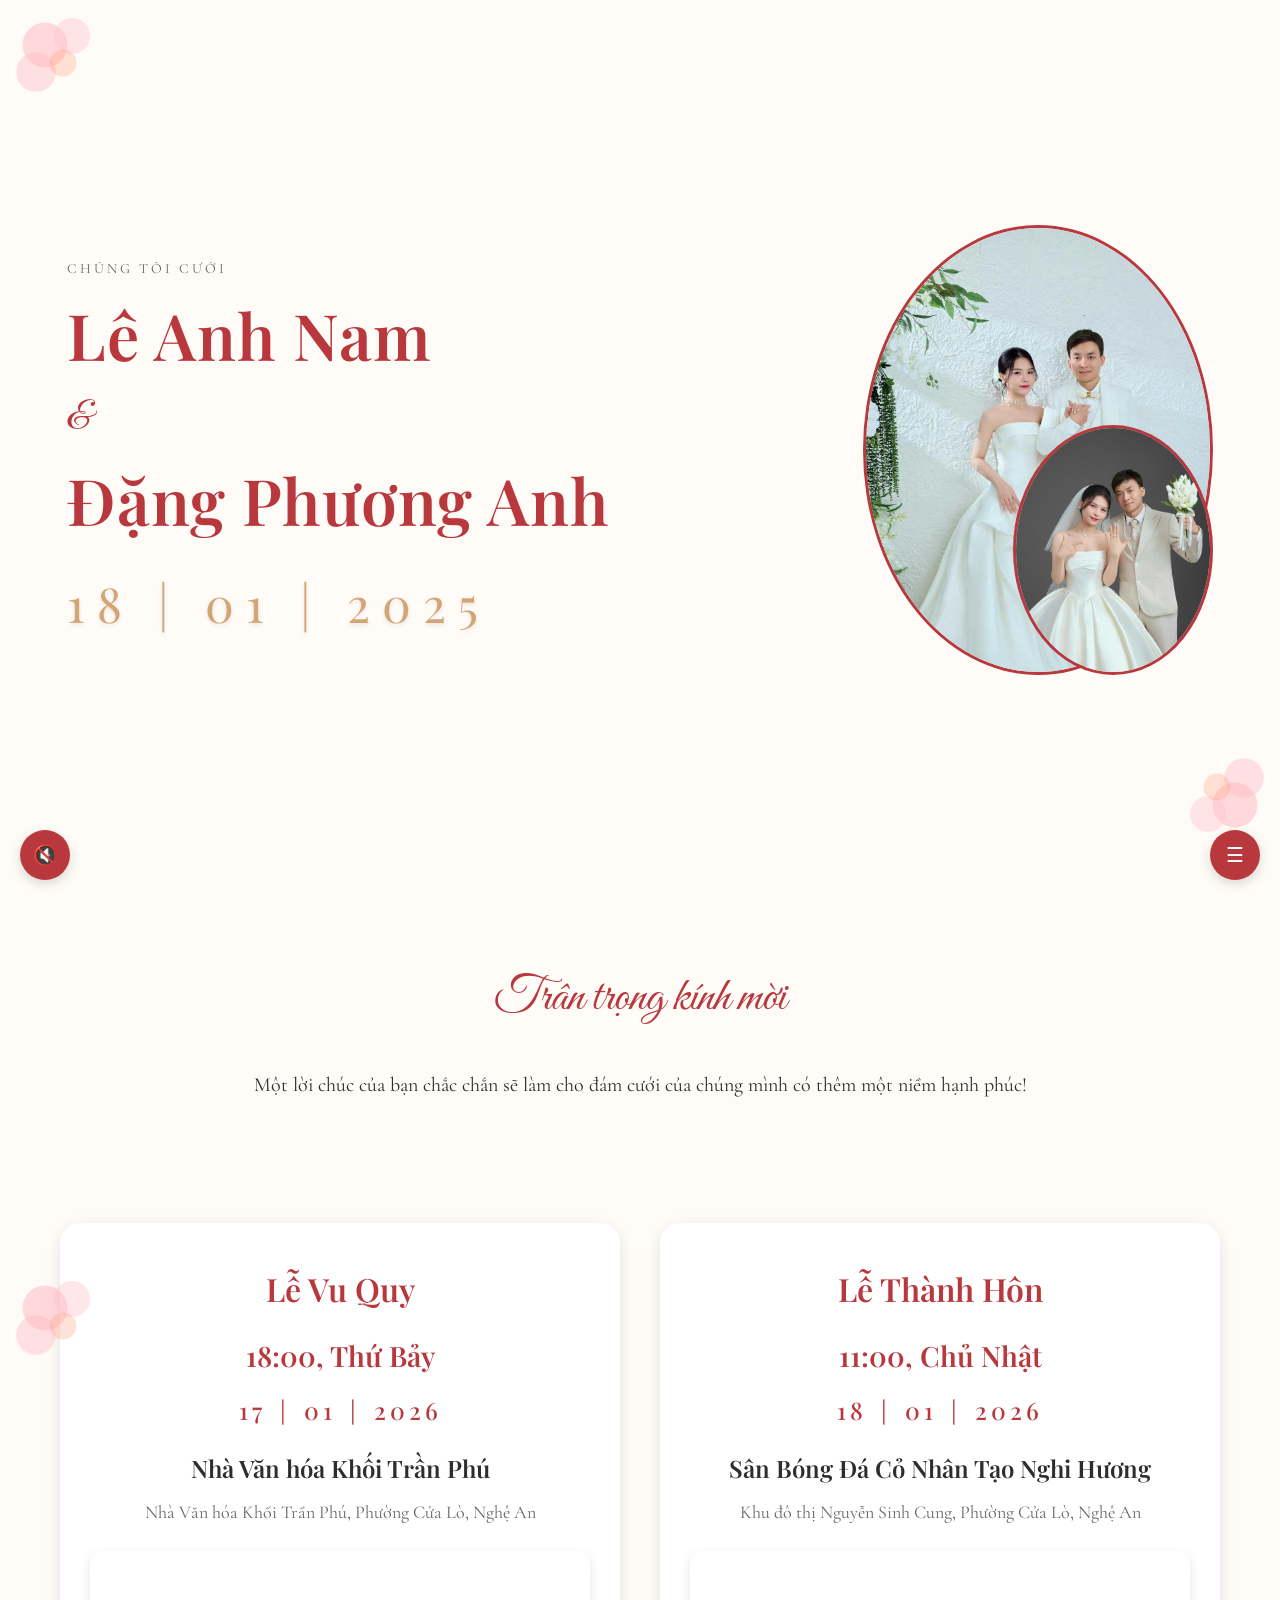
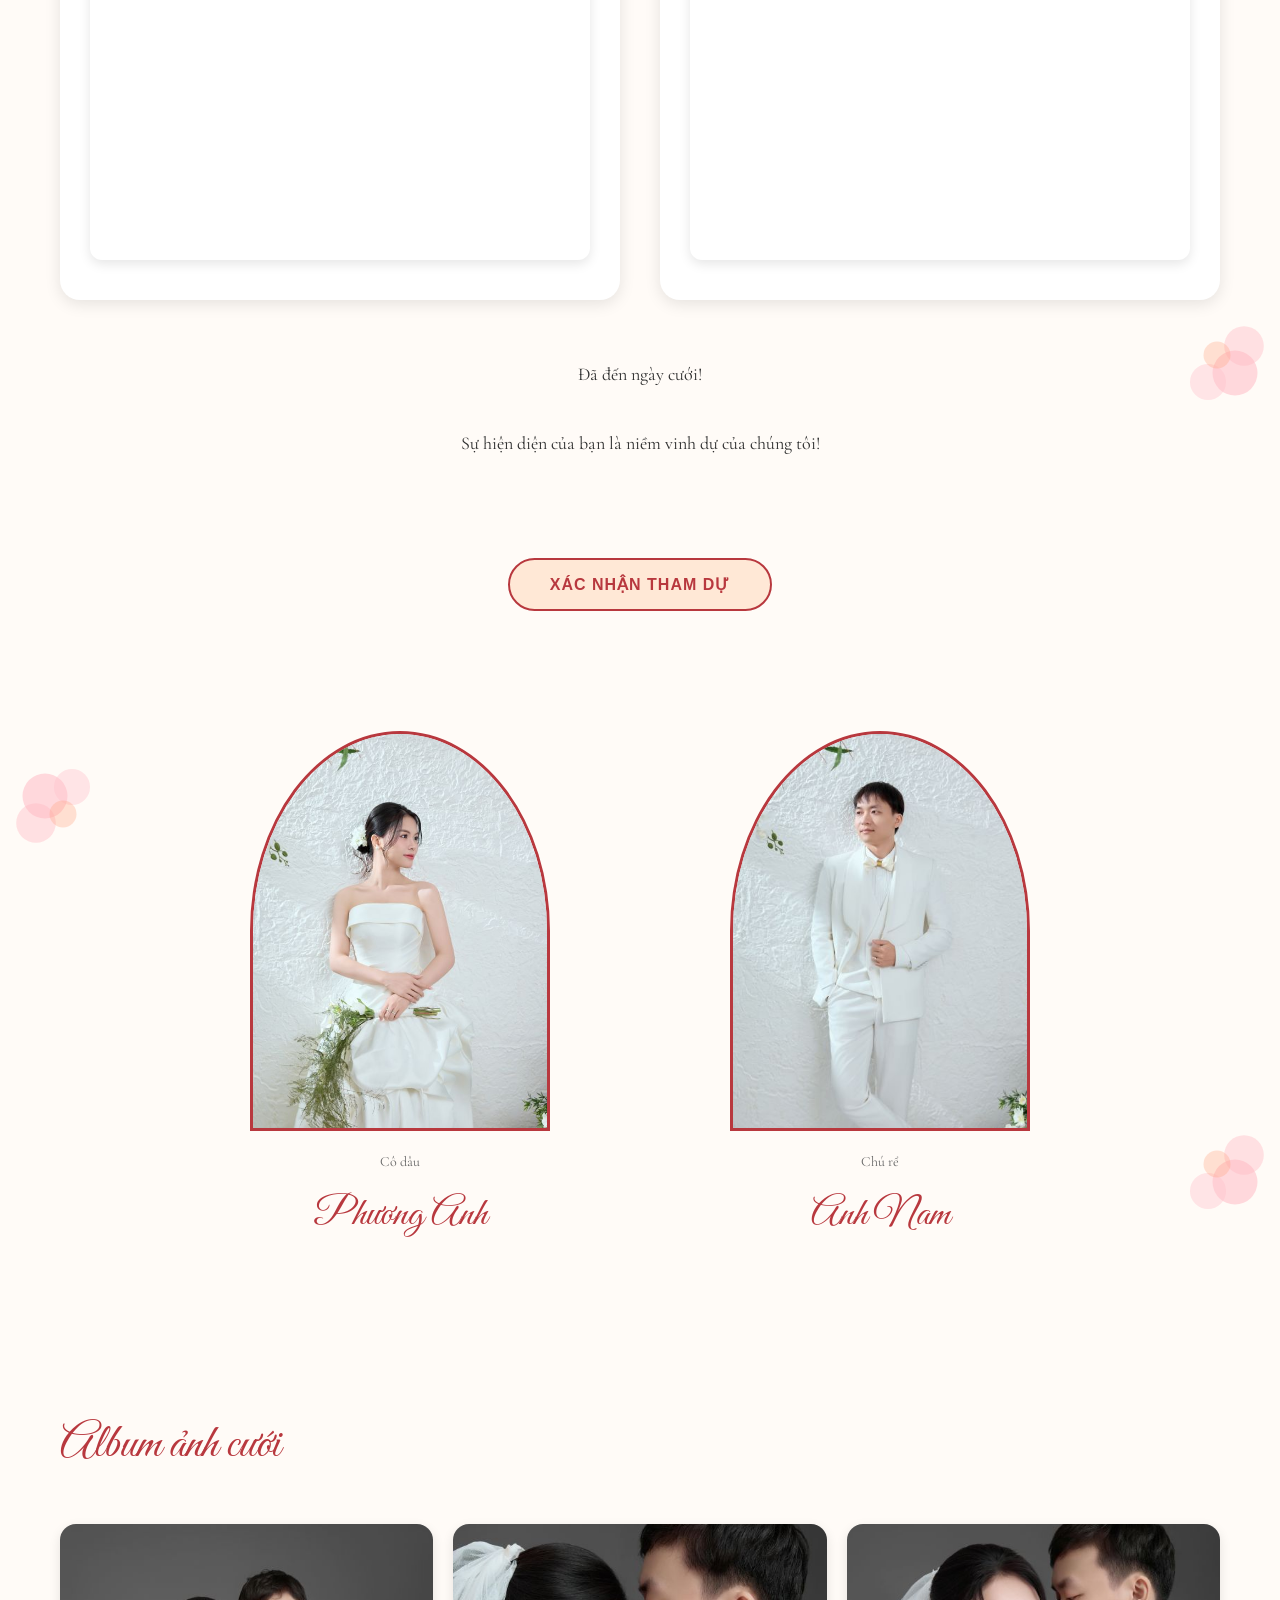
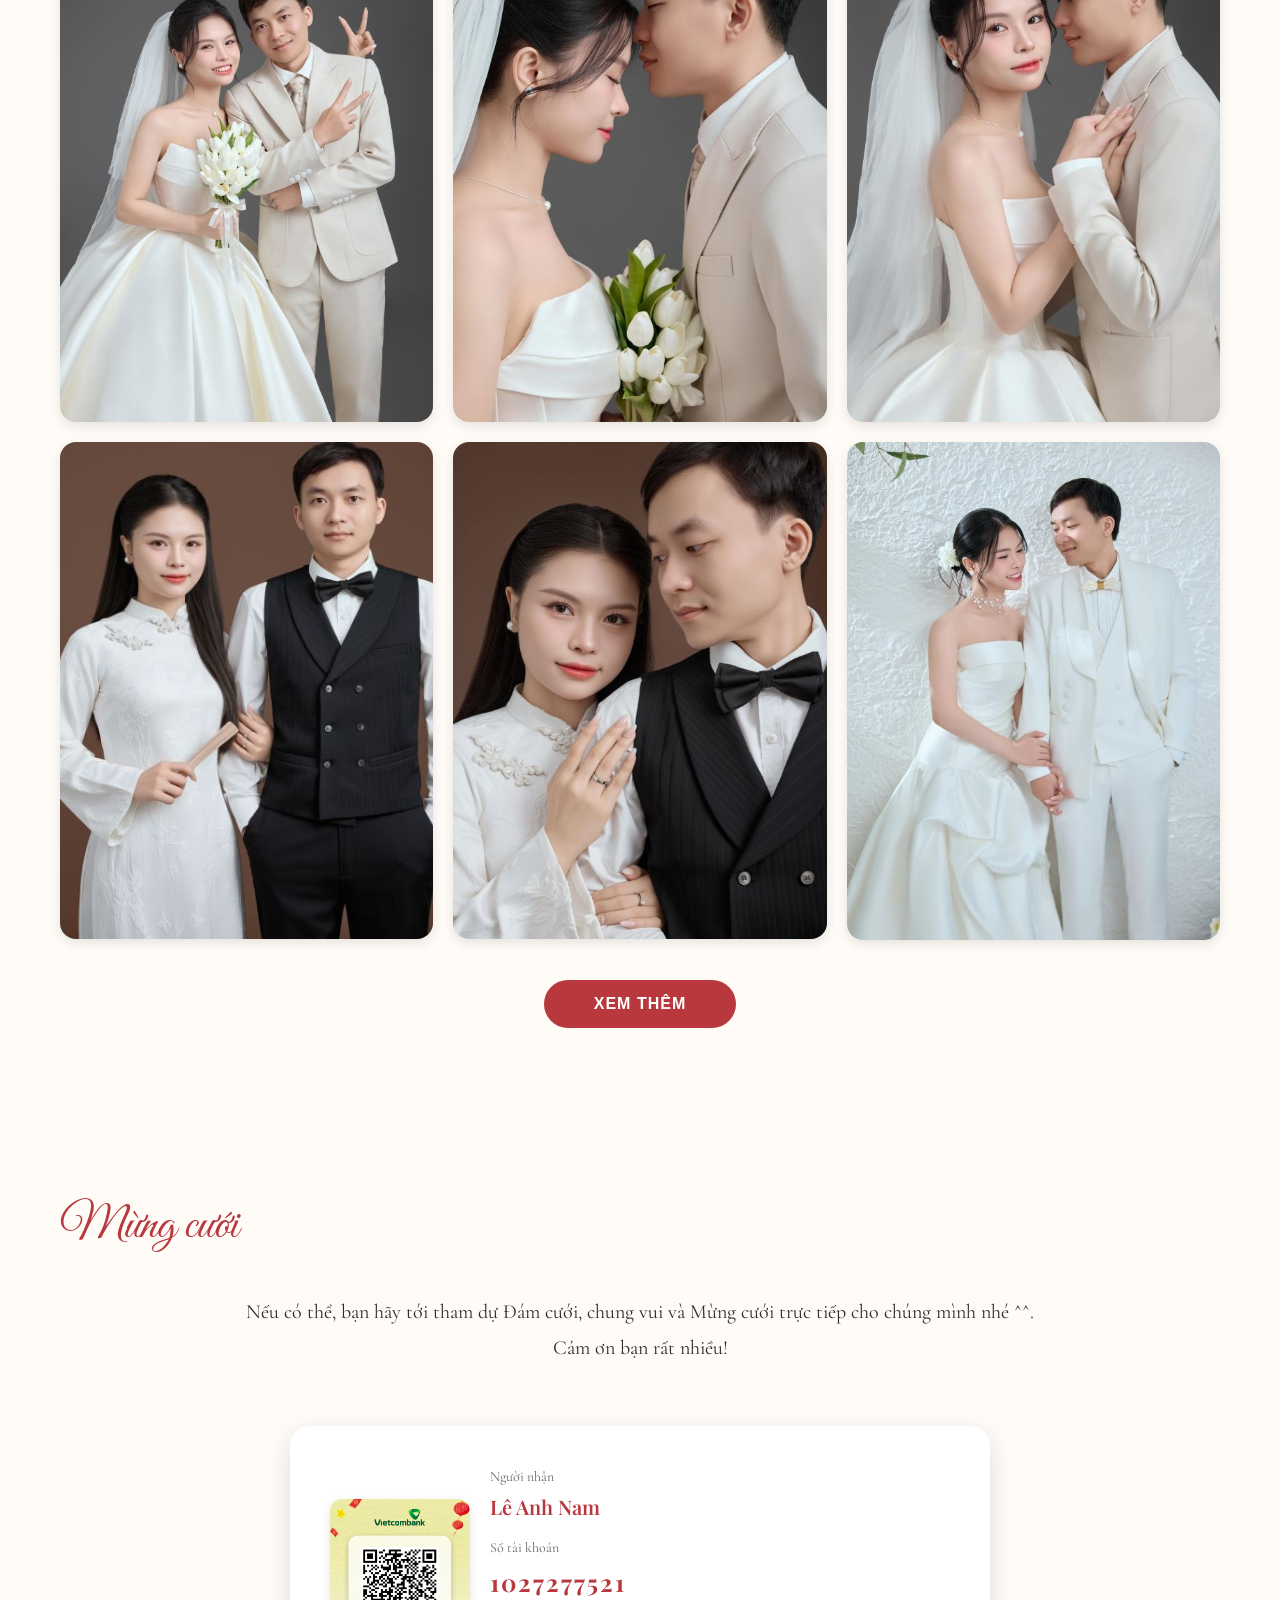
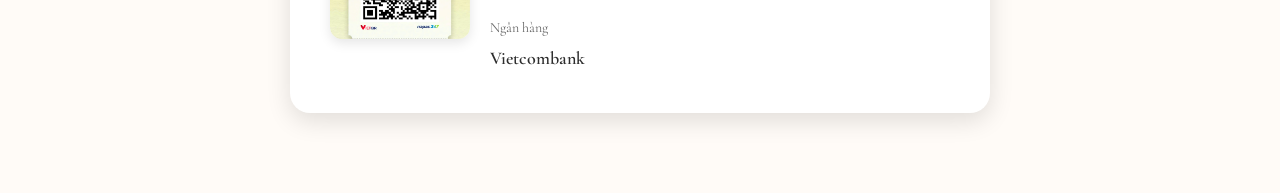
==== commit 9e2a759f: "Feature: Thêm config zoom ảnh chú rể và tối ưu UX - Thêm groomPhotoZoom config để điều chỉnh phóng t" ====
--- a/index.html
+++ b/index.html
@@ -80,7 +80,6 @@
     <!-- RSVP Buttons -->
     <section class="rsvp-section">
         <div class="container">
-            <button class="btn btn-primary" id="btnGuestbook">GỬI LỜI CHÚC</button>
             <button class="btn btn-secondary" id="btnRsvp">XÁC NHẬN THAM DỰ</button>
         </div>
     </section>
@@ -92,24 +91,24 @@
 
         <div class="container">
             <div class="couple-grid">
+                <!-- Bride -->
+                <div class="person">
+                    <div class="person-photo">
+                        <img src="" alt="Bride" id="bridePhoto">
+                        <div class="flower-overlay flower-person-left"></div>
+                    </div>
+                    <p class="person-label">Cô dâu</p>
+                    <h3 class="person-name" id="brideFullName">Phương Anh</h3>
+                </div>
+
                 <!-- Groom -->
                 <div class="person">
                     <div class="person-photo">
                         <img src="" alt="Groom" id="groomPhoto">
-                        <div class="flower-overlay flower-person-left"></div>
+                        <div class="flower-overlay flower-person-right"></div>
                     </div>
                     <p class="person-label">Chú rể</p>
                     <h3 class="person-name" id="groomFullName">Anh Nam</h3>
-                </div>
-
-                <!-- Bride -->
-                <div class="person">
-                    <div class="person-photo">
-                        <img src="" alt="Bride" id="bridePhoto">
-                        <div class="flower-overlay flower-person-right"></div>
-                    </div>
-                    <p class="person-label">Cô dâu</p>
-                    <h3 class="person-name" id="brideFullName">Phương Anh</h3>
                 </div>
             </div>
         </div>
@@ -199,9 +198,6 @@
             }
 
             // RSVP Buttons
-            document.getElementById('btnGuestbook').addEventListener('click', () => {
-                if (config.rsvp.guestbookLink) window.open(config.rsvp.guestbookLink, '_blank');
-            });
             document.getElementById('btnRsvp').addEventListener('click', () => {
                 if (config.rsvp.confirmLink) window.open(config.rsvp.confirmLink, '_blank');
             });
@@ -212,6 +208,11 @@
             }
             if (config.assets.bridePhoto) {
                 document.getElementById('bridePhoto').src = config.assets.bridePhoto;
+            }
+            // Apply groom photo zoom from config
+            if (config.assets.groomPhotoZoom) {
+                const zoomValue = 1 + (config.assets.groomPhotoZoom / 100);
+                document.getElementById('groomPhoto').style.transform = `scale(${zoomValue})`;
             }
             document.getElementById('groomFullName').textContent = config.couple.groomShort || config.couple.groom;
             document.getElementById('brideFullName').textContent = config.couple.brideShort || config.couple.bride;
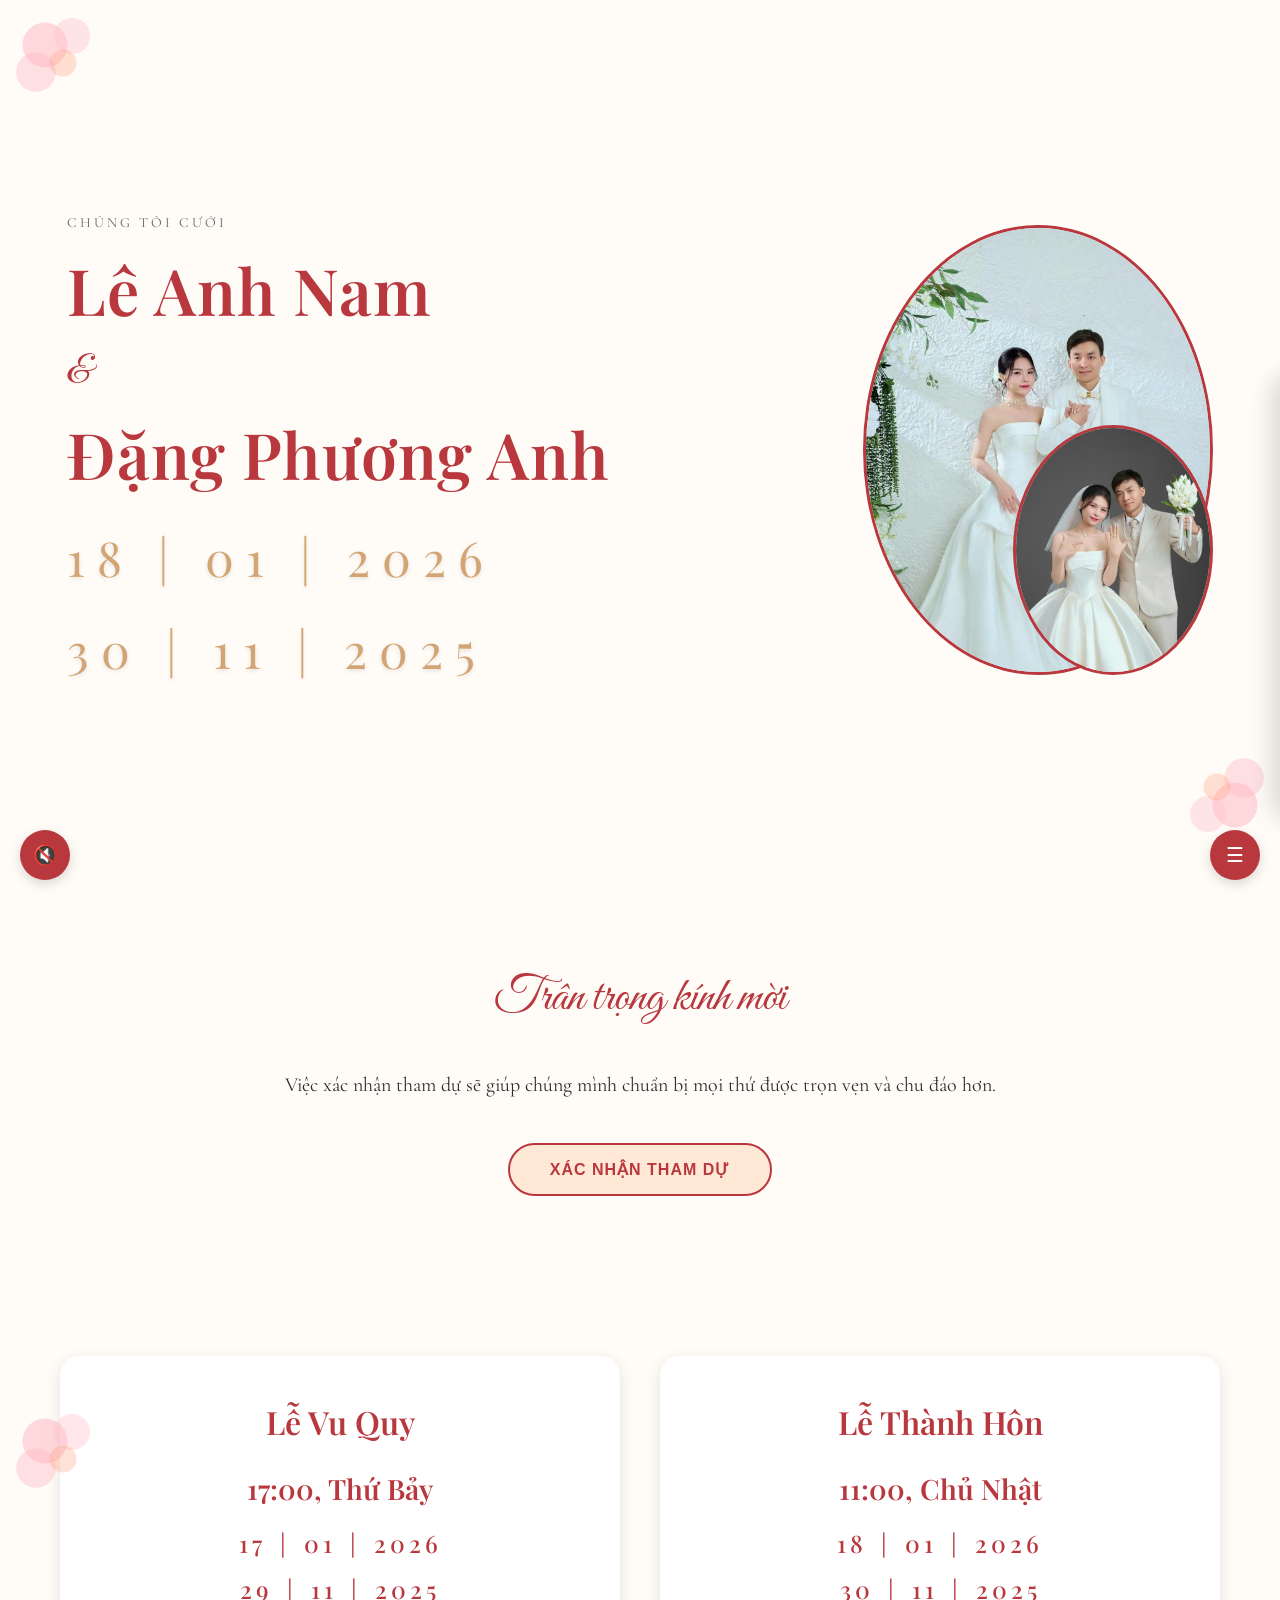
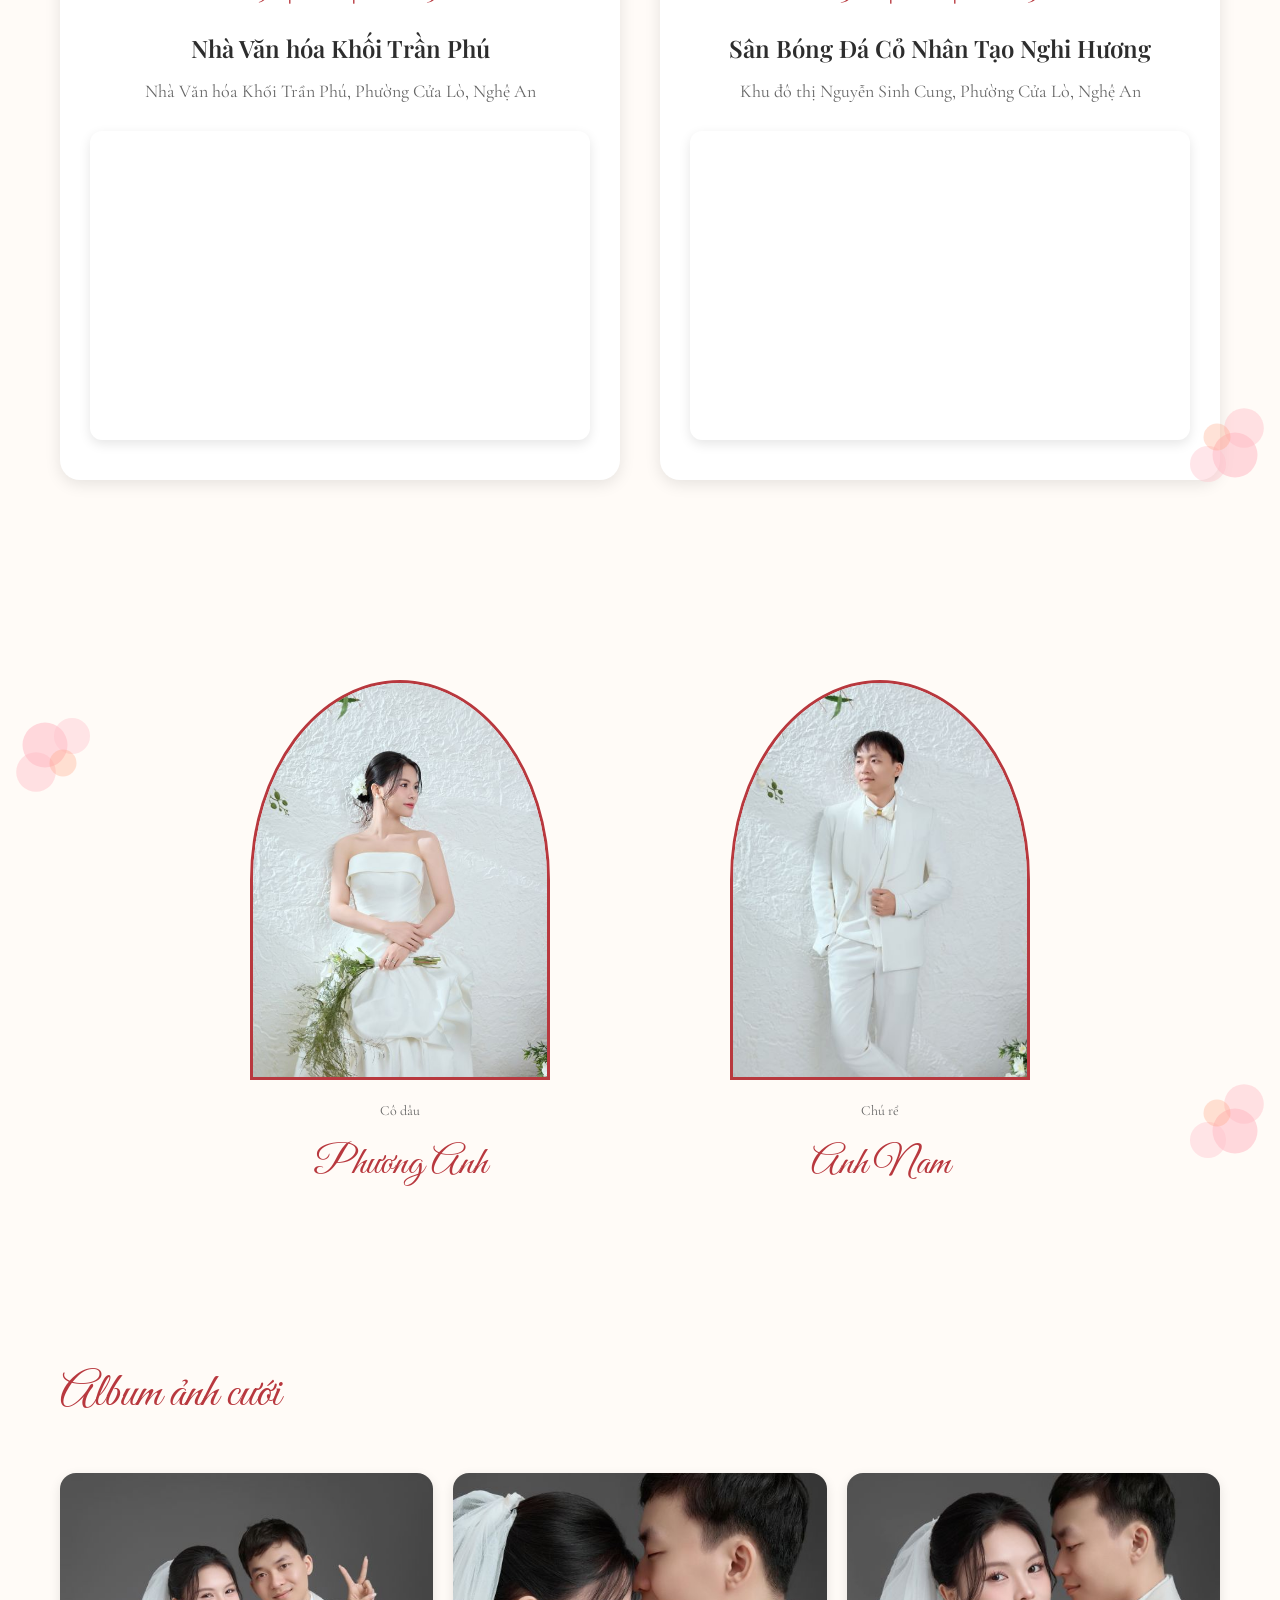
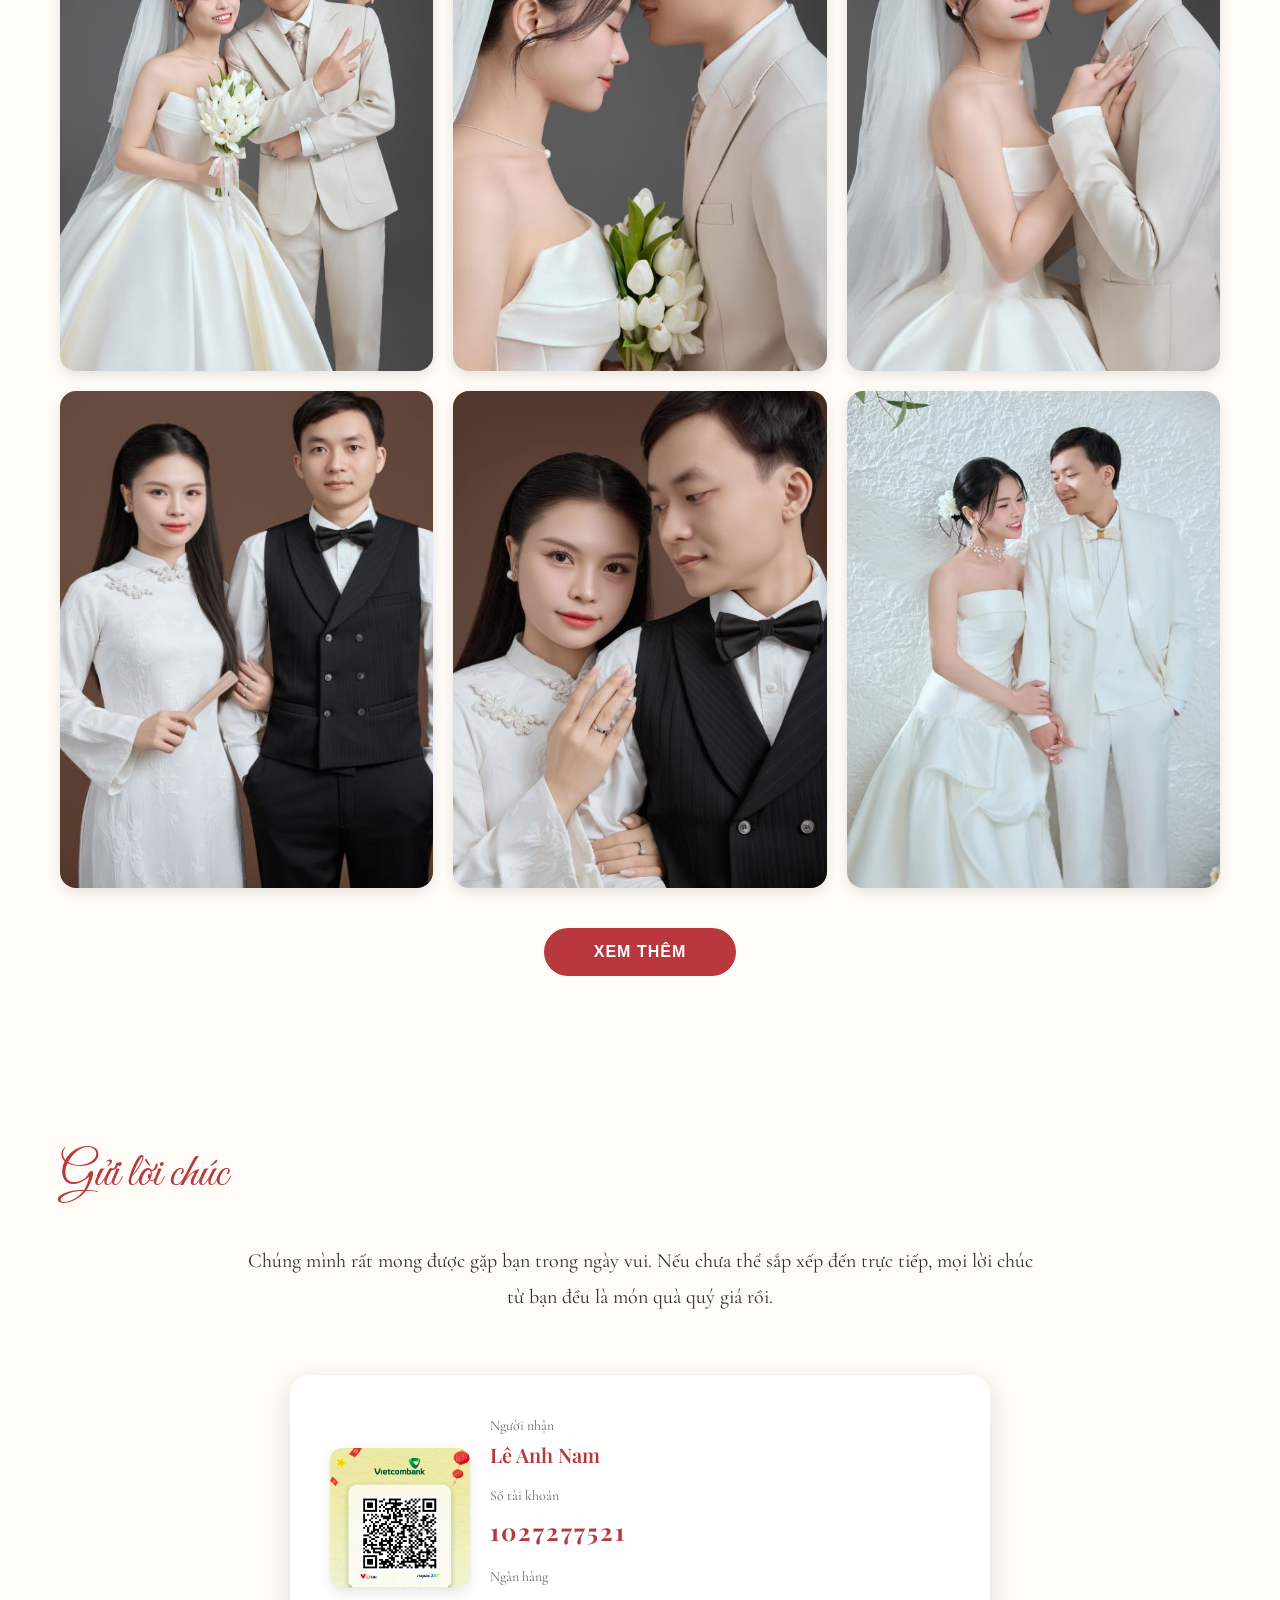
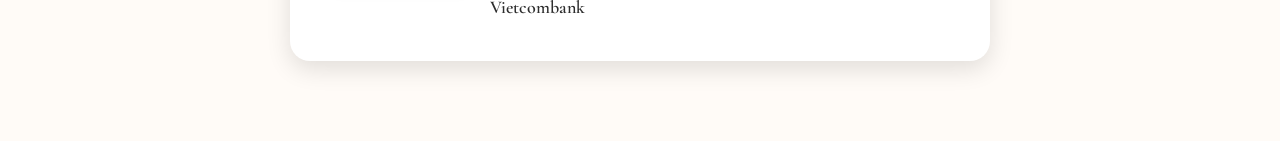
==== commit 5b1d4e65: "Feature: Cải thiện menu sidebar, thêm nhạc nền và ngày âm lịch ## Menu Sidebar (Professional) - Slid" ====
--- a/index.html
+++ b/index.html
@@ -22,8 +22,51 @@
         <span class="icon">☰</span>
     </button>
 
+    <!-- Menu Backdrop -->
+    <div id="menuBackdrop" class="menu-backdrop"></div>
+
+    <!-- Navigation Menu Sidebar -->
+    <nav id="navMenu" class="nav-menu">
+        <div class="nav-menu-content">
+            <!-- Close Button -->
+            <button id="closeMenu" class="close-menu" aria-label="Đóng menu">
+                <svg width="20" height="20" viewBox="0 0 20 20" fill="none">
+                    <path d="M15 5L5 15M5 5L15 15" stroke="currentColor" stroke-width="2" stroke-linecap="round"/>
+                </svg>
+            </button>
+
+            <!-- Menu Items -->
+            <ul class="nav-links">
+                <li><a href="#hero" class="nav-link active" data-section="hero">
+                    <span class="nav-icon">🏠</span>
+                    <span class="nav-text">Trang chủ</span>
+                </a></li>
+                <li><a href="#welcome" class="nav-link" data-section="welcome">
+                    <span class="nav-icon">💌</span>
+                    <span class="nav-text">Lời mời</span>
+                </a></li>
+                <li><a href="#event" class="nav-link" data-section="event">
+                    <span class="nav-icon">📅</span>
+                    <span class="nav-text">Sự kiện</span>
+                </a></li>
+                <li><a href="#couple" class="nav-link" data-section="couple">
+                    <span class="nav-icon">💑</span>
+                    <span class="nav-text">Cô dâu & Chú rể</span>
+                </a></li>
+                <li><a href="#gallery" class="nav-link" data-section="gallery">
+                    <span class="nav-icon">📸</span>
+                    <span class="nav-text">Album ảnh</span>
+                </a></li>
+                <li><a href="#gift" class="nav-link" data-section="gift">
+                    <span class="nav-icon">✉️</span>
+                    <span class="nav-text">Gửi lời chúc</span>
+                </a></li>
+            </ul>
+        </div>
+    </nav>
+
     <!-- Hero Section -->
-    <section class="hero">
+    <section id="hero" class="hero">
         <div class="flower-decor flower-top-left"></div>
         <div class="flower-decor flower-bottom-right"></div>
 
@@ -36,6 +79,7 @@
                     <p class="ampersand">&</p>
                     <h1 class="bride-name" id="brideName">Đặng Phương Anh</h1>
                     <div class="wedding-date" id="weddingDate">18 | 01 | 2025</div>
+                    <div class="lunar-date" id="lunarDate">30 | 11 | 2025</div>
                 </div>
 
                 <!-- Right: Photos -->
@@ -50,17 +94,18 @@
     </section>
 
     <!-- Welcome Section -->
-    <section class="welcome">
+    <section id="welcome" class="welcome">
         <div class="container">
             <h2 class="section-title-script" id="welcomeTitle">Trân trọng kính mời</h2>
             <p class="welcome-message" id="welcomeMessage">
-                Một lời chúc của bạn chắc chắn sẽ làm cho đám cưới của chúng mình có thêm một niềm hạnh phúc!
+                Việc xác nhận tham dự sẽ giúp chúng mình chuẩn bị mọi thứ được trọn vẹn và chu đáo hơn.
             </p>
+            <button class="btn btn-secondary" id="btnRsvp">XÁC NHẬN THAM DỰ</button>
         </div>
     </section>
 
     <!-- Event Section -->
-    <section class="event">
+    <section id="event" class="event">
         <div class="flower-decor flower-event-left"></div>
         <div class="flower-decor flower-event-right"></div>
 
@@ -70,22 +115,11 @@
 
             <!-- Countdown -->
             <div class="countdown" id="countdown"></div>
-
-            <p class="event-subtitle" id="eventSubtitle">
-                Sự hiện diện của bạn là niềm vinh dự của chúng tôi!
-            </p>
         </div>
     </section>
 
-    <!-- RSVP Buttons -->
-    <section class="rsvp-section">
-        <div class="container">
-            <button class="btn btn-secondary" id="btnRsvp">XÁC NHẬN THAM DỰ</button>
-        </div>
-    </section>
-
     <!-- Couple Section -->
-    <section class="couple">
+    <section id="couple" class="couple">
         <div class="flower-decor flower-couple-left"></div>
         <div class="flower-decor flower-couple-right"></div>
 
@@ -115,7 +149,7 @@
     </section>
 
     <!-- Gallery Section -->
-    <section class="gallery">
+    <section id="gallery" class="gallery">
         <div class="container">
             <h2 class="section-title-script">Album ảnh cưới</h2>
             <div class="gallery-grid" id="galleryGrid"></div>
@@ -124,9 +158,9 @@
     </section>
 
     <!-- Gift Section -->
-    <section class="gift">
+    <section id="gift" class="gift">
         <div class="container">
-            <h2 class="section-title-script">Mừng cưới</h2>
+            <h2 class="section-title-script">Gửi lời chúc</h2>
             <p class="gift-message" id="giftMessage">
                 Nếu có thể, bạn hãy tới tham dự Đám cưới, chung vui và Mừng cưới trực tiếp cho chúng mình nhé ^^. Cảm ơn bạn rất nhiều!
             </p>
@@ -154,7 +188,7 @@
     </section>
 
     <!-- Background Music -->
-    <audio id="bgMusic" loop>
+    <audio id="bgMusic" loop preload="metadata">
         <source src="" type="audio/mpeg" id="musicSource">
     </audio>
 
@@ -166,12 +200,155 @@
     <script>
         document.addEventListener('DOMContentLoaded', function() {
             const config = window.WEDDING_CONFIG;
+
+            // ==========================================
+            // NAVIGATION MENU - Production Ready
+            // ==========================================
+
+            const menuBtn = document.getElementById('menuBtn');
+            const navMenu = document.getElementById('navMenu');
+            const menuBackdrop = document.getElementById('menuBackdrop');
+            const closeMenuBtn = document.getElementById('closeMenu');
+            const navLinks = document.querySelectorAll('.nav-link');
+            const sections = document.querySelectorAll('section[id]');
+
+            let isMenuOpen = false;
+
+            // Open Menu
+            function openMenu() {
+                isMenuOpen = true;
+                navMenu.classList.add('active');
+                menuBackdrop.classList.add('active');
+                document.body.classList.add('menu-open');
+
+                // Focus trap - focus on first menu item
+                setTimeout(() => {
+                    const firstLink = navLinks[0];
+                    if (firstLink) firstLink.focus();
+                }, 300);
+            }
+
+            // Close Menu
+            function closeMenu() {
+                isMenuOpen = false;
+                navMenu.classList.remove('active');
+                menuBackdrop.classList.remove('active');
+                document.body.classList.remove('menu-open');
+            }
+
+            // Toggle Menu
+            function toggleMenu() {
+                isMenuOpen ? closeMenu() : openMenu();
+            }
+
+            // Menu Button Click
+            menuBtn.addEventListener('click', openMenu);
+
+            // Close Button Click
+            closeMenuBtn.addEventListener('click', closeMenu);
+
+            // Backdrop Click to Close
+            menuBackdrop.addEventListener('click', closeMenu);
+
+            // ESC Key to Close
+            document.addEventListener('keydown', (e) => {
+                if (e.key === 'Escape' && isMenuOpen) {
+                    closeMenu();
+                }
+            });
+
+            // Smooth Scroll to Section
+            navLinks.forEach(link => {
+                link.addEventListener('click', (e) => {
+                    e.preventDefault();
+
+                    const targetId = link.getAttribute('href');
+                    const targetSection = document.querySelector(targetId);
+
+                    if (targetSection) {
+                        // Close menu first
+                        closeMenu();
+
+                        // Smooth scroll after menu closes
+                        setTimeout(() => {
+                            targetSection.scrollIntoView({
+                                behavior: 'smooth',
+                                block: 'start'
+                            });
+                        }, 300);
+                    }
+                });
+            });
+
+            // Active Section Tracking on Scroll
+            function updateActiveSection() {
+                const scrollPosition = window.scrollY + 100; // Offset for better detection
+
+                sections.forEach(section => {
+                    const sectionTop = section.offsetTop;
+                    const sectionHeight = section.offsetHeight;
+                    const sectionId = section.getAttribute('id');
+
+                    if (scrollPosition >= sectionTop && scrollPosition < sectionTop + sectionHeight) {
+                        // Remove active from all links
+                        navLinks.forEach(link => {
+                            link.classList.remove('active');
+                        });
+
+                        // Add active to current section link
+                        const activeLink = document.querySelector(`.nav-link[data-section="${sectionId}"]`);
+                        if (activeLink) {
+                            activeLink.classList.add('active');
+                        }
+                    }
+                });
+            }
+
+            // Throttle scroll event for performance
+            let scrollTimeout;
+            window.addEventListener('scroll', () => {
+                if (scrollTimeout) {
+                    window.cancelAnimationFrame(scrollTimeout);
+                }
+                scrollTimeout = window.requestAnimationFrame(() => {
+                    updateActiveSection();
+                });
+            });
+
+            // Initial active section on load
+            updateActiveSection();
+
+            // Keyboard Navigation in Menu (Accessibility)
+            navLinks.forEach((link, index) => {
+                link.addEventListener('keydown', (e) => {
+                    if (!isMenuOpen) return;
+
+                    if (e.key === 'ArrowDown') {
+                        e.preventDefault();
+                        const nextLink = navLinks[index + 1] || navLinks[0];
+                        nextLink.focus();
+                    } else if (e.key === 'ArrowUp') {
+                        e.preventDefault();
+                        const prevLink = navLinks[index - 1] || navLinks[navLinks.length - 1];
+                        prevLink.focus();
+                    } else if (e.key === 'Home') {
+                        e.preventDefault();
+                        navLinks[0].focus();
+                    } else if (e.key === 'End') {
+                        e.preventDefault();
+                        navLinks[navLinks.length - 1].focus();
+                    }
+                });
+            });
 
             // Hero
             document.getElementById('heroLabel').textContent = config.hero.subtitle;
             document.getElementById('groomName').textContent = config.couple.groom;
             document.getElementById('brideName').textContent = config.couple.bride;
             document.getElementById('weddingDate').textContent = config.date.display;
+            if (config.date.lunarDate) {
+                document.getElementById('lunarDate').textContent = config.date.lunarDate;
+            }
             if (config.assets.heroMainPhoto) {
                 document.getElementById('photoLarge').src = config.assets.heroMainPhoto;
             }
@@ -187,10 +364,6 @@
 
             // Events - Render all ceremonies
             renderEvents(config.ceremonies);
-
-            if (config.messages.eventSubtitle) {
-                document.getElementById('eventSubtitle').textContent = config.messages.eventSubtitle;
-            }
 
             // Countdown
             if (config.date.full) {
@@ -248,11 +421,29 @@
             let html = '';
 
             ceremonies.forEach((ceremony, index) => {
-                // Parse date
+                // Parse solar date
                 const dateParts = ceremony.date.split('-'); // YYYY-MM-DD
                 const day = dateParts[2];
                 const month = dateParts[1];
                 const year = dateParts[0];
+
+                // Parse lunar date if exists
+                let lunarDateFormatted = '';
+                if (ceremony.lunarDate) {
+                    const lunarParts = ceremony.lunarDate.split('-'); // YYYY-MM-DD
+                    const lunarDay = lunarParts[2];
+                    const lunarMonth = lunarParts[1];
+                    const lunarYear = lunarParts[0];
+                    lunarDateFormatted = `
+                        <div class="event-lunar-date">
+                            <span class="date-number">${lunarDay}</span>
+                            <span class="date-separator">|</span>
+                            <span class="date-number">${lunarMonth}</span>
+                            <span class="date-separator">|</span>
+                            <span class="date-number">${lunarYear}</span>
+                        </div>
+                    `;
+                }
 
                 html += `
                     <div class="event-card">
@@ -266,6 +457,7 @@
                             <span class="date-separator">|</span>
                             <span class="date-number">${year}</span>
                         </div>
+                        ${lunarDateFormatted}
 
                         <div class="event-location">${ceremony.location}</div>
                         <div class="event-address">${ceremony.address}</div>
@@ -299,7 +491,7 @@
                 const distance = targetDate - now;
 
                 if (distance < 0) {
-                    countdownEl.innerHTML = '<p class="countdown-done">Đã đến ngày cưới!</p>';
+                    countdownEl.style.display = 'none';
                     return;
                 }
 
@@ -376,30 +568,59 @@
         }
 
         function setupMusic(musicConfig) {
-            if (!musicConfig.enabled) return;
+            if (!musicConfig.enabled) {
+                console.log('Music disabled in config');
+                return;
+            }
 
             const musicBtn = document.getElementById('musicBtn');
             const bgMusic = document.getElementById('bgMusic');
             const icon = musicBtn.querySelector('.icon');
 
+            console.log('Setting up music:', musicConfig.url);
+
             if (musicConfig.url) {
-                document.getElementById('musicSource').src = musicConfig.url;
-            }
+                // Set source and force reload
+                const source = document.getElementById('musicSource');
+                source.src = musicConfig.url;
+                bgMusic.load(); // Important: Force browser to load the audio
+                console.log('Music source set to:', musicConfig.url);
+            }
+
+            // Error handling
+            bgMusic.addEventListener('error', (e) => {
+                console.error('Music load error:', e);
+                console.error('Failed to load:', musicConfig.url);
+            });
+
+            bgMusic.addEventListener('canplay', () => {
+                console.log('Music ready to play');
+            });
 
             musicBtn.addEventListener('click', () => {
                 if (bgMusic.paused) {
-                    bgMusic.play();
-                    icon.textContent = '🔊';
+                    bgMusic.play()
+                        .then(() => {
+                            icon.textContent = '🔊';
+                            console.log('Music playing');
+                        })
+                        .catch((error) => {
+                            console.error('Play error:', error);
+                        });
                 } else {
                     bgMusic.pause();
                     icon.textContent = '🔇';
+                    console.log('Music paused');
                 }
             });
 
             if (musicConfig.autoplay) {
                 bgMusic.play().then(() => {
                     icon.textContent = '🔊';
-                }).catch(() => {});
+                    console.log('Music autoplaying');
+                }).catch((error) => {
+                    console.log('Autoplay blocked by browser:', error);
+                });
             }
         }
     </script>
--- a/style.css
+++ b/style.css
@@ -80,6 +80,217 @@
     right: 20px;
 }
 
+/* ==========================================
+   NAVIGATION MENU SIDEBAR
+   ========================================== */
+
+/* Menu Backdrop - blur overlay */
+.menu-backdrop {
+    position: fixed;
+    top: 0;
+    left: 0;
+    width: 100%;
+    height: 100vh;
+    background: rgba(0, 0, 0, 0.4);
+    backdrop-filter: blur(4px);
+    -webkit-backdrop-filter: blur(4px);
+    opacity: 0;
+    visibility: hidden;
+    transition: opacity 0.3s ease-in-out, visibility 0.3s ease-in-out;
+    z-index: 1999;
+}
+
+.menu-backdrop.active {
+    opacity: 1;
+    visibility: visible;
+}
+
+/* Navigation Menu Sidebar */
+.nav-menu {
+    position: fixed;
+    bottom: 80px;
+    right: -320px;
+    width: 320px;
+    max-height: calc(100vh - 100px);
+    background: white;
+    box-shadow: -8px 0 24px rgba(0, 0, 0, 0.15);
+    z-index: 2000;
+    transition: right 0.3s ease-in-out;
+    overflow-y: auto;
+    border-radius: 20px 0 0 20px;
+}
+
+.nav-menu.active {
+    right: 0;
+}
+
+/* Menu Content Container */
+.nav-menu-content {
+    padding: 60px 20px 20px;
+    display: flex;
+    flex-direction: column;
+}
+
+/* Close Button - circular with SVG icon */
+.close-menu {
+    position: absolute;
+    top: 16px;
+    right: 16px;
+    width: 44px;
+    height: 44px;
+    border-radius: 50%;
+    background: #f5f5f5;
+    border: none;
+    cursor: pointer;
+    display: flex;
+    align-items: center;
+    justify-content: center;
+    transition: all 0.3s ease;
+    color: var(--color-text);
+    z-index: 10;
+}
+
+.close-menu:hover {
+    background: #ebebeb;
+    transform: rotate(90deg);
+}
+
+.close-menu:active {
+    transform: rotate(90deg) scale(0.95);
+}
+
+/* Navigation Links List */
+.nav-links {
+    list-style: none;
+    padding: 0;
+    margin: 0;
+    display: flex;
+    flex-direction: column;
+    gap: 4px;
+}
+
+.nav-links li {
+    margin: 0;
+}
+
+/* Navigation Link Items */
+.nav-link {
+    display: flex;
+    align-items: center;
+    gap: 16px;
+    padding: 16px 20px;
+    font-family: var(--font-body);
+    font-size: 16px;
+    color: var(--color-text);
+    text-decoration: none;
+    border-radius: 12px;
+    transition: all 0.3s ease;
+    position: relative;
+    overflow: hidden;
+}
+
+/* Navigation Icon */
+.nav-icon {
+    font-size: 20px;
+    line-height: 1;
+    flex-shrink: 0;
+    width: 20px;
+    text-align: center;
+}
+
+.nav-text {
+    flex: 1;
+    font-weight: 400;
+}
+
+/* Hover State */
+.nav-link:hover {
+    background: #f8f8f8;
+    transform: translateX(-4px);
+}
+
+/* Active State */
+.nav-link.active {
+    background: #fff5f5;
+    color: #d4526e;
+    font-weight: 600;
+}
+
+/* Active indicator - vertical bar on left */
+.nav-link.active::before {
+    content: '';
+    position: absolute;
+    left: 0;
+    top: 50%;
+    transform: translateY(-50%);
+    width: 4px;
+    height: 24px;
+    background: #d4526e;
+    border-radius: 0 4px 4px 0;
+}
+
+/* Focus State for Accessibility */
+.nav-link:focus-visible {
+    outline: 2px solid #d4526e;
+    outline-offset: 2px;
+}
+
+/* Prevent body scroll when menu is open */
+body.menu-open {
+    overflow: hidden;
+}
+
+/* ==========================================
+   RESPONSIVE DESIGN
+   ========================================== */
+
+/* Mobile Devices (< 480px) */
+@media (max-width: 480px) {
+    .nav-menu {
+        width: 280px;
+        right: -280px;
+    }
+
+    .nav-link {
+        font-size: 15px;
+        padding: 14px 16px;
+        gap: 12px;
+    }
+
+    .nav-icon {
+        font-size: 18px;
+    }
+
+    .close-menu {
+        top: 20px;
+        right: 20px;
+        width: 40px;
+        height: 40px;
+    }
+
+    .close-menu svg {
+        width: 18px;
+        height: 18px;
+    }
+
+    .nav-menu {
+        bottom: 70px;
+        max-height: calc(100vh - 90px);
+        border-radius: 16px 0 0 16px;
+    }
+
+    .nav-menu-content {
+        padding: 56px 16px 16px;
+    }
+
+    .close-menu {
+        top: 12px;
+        right: 12px;
+        width: 40px;
+        height: 40px;
+    }
+}
+
 /* FLOWER DECORATIONS */
 .flower-decor {
     position: absolute;
@@ -187,6 +398,16 @@
     text-shadow: 0 2px 4px rgba(0,0,0,0.1);
 }
 
+.lunar-date {
+    font-family: var(--font-serif);
+    font-size: 3rem;
+    color: var(--color-date);
+    letter-spacing: 12px;
+    margin-top: 15px;
+    font-weight: 400;
+    text-shadow: 0 2px 4px rgba(0,0,0,0.1);
+}
+
 .hero-right {
     position: relative;
     z-index: 2;
@@ -228,6 +449,11 @@
     text-align: center;
 }
 
+.welcome .btn {
+    margin-top: 40px;
+    margin-bottom: 40px;
+}
+
 .section-title-script {
     font-family: var(--font-script);
     font-size: 3rem;
@@ -286,13 +512,22 @@
     font-family: var(--font-serif);
     font-size: 1.5rem;
     color: var(--color-primary);
+    margin-bottom: 8px;
+    letter-spacing: 4px;
+    font-weight: 500;
+}
+
+.date-separator {
+    margin: 0 4px;
+}
+
+.event-lunar-date {
+    font-family: var(--font-serif);
+    font-size: 1.5rem;
+    color: var(--color-primary);
     margin-bottom: 20px;
     letter-spacing: 4px;
     font-weight: 500;
-}
-
-.date-separator {
-    margin: 0 4px;
 }
 
 .event-location {
@@ -645,6 +880,11 @@
         letter-spacing: 4px;
     }
 
+    .lunar-date {
+        font-size: 1.5rem;
+        letter-spacing: 4px;
+    }
+
     .photo-stack {
         justify-content: center;
     }
@@ -767,6 +1007,11 @@
     }
 
     .wedding-date {
+        font-size: 1.25rem;
+        letter-spacing: 2px;
+    }
+
+    .lunar-date {
         font-size: 1.25rem;
         letter-spacing: 2px;
     }
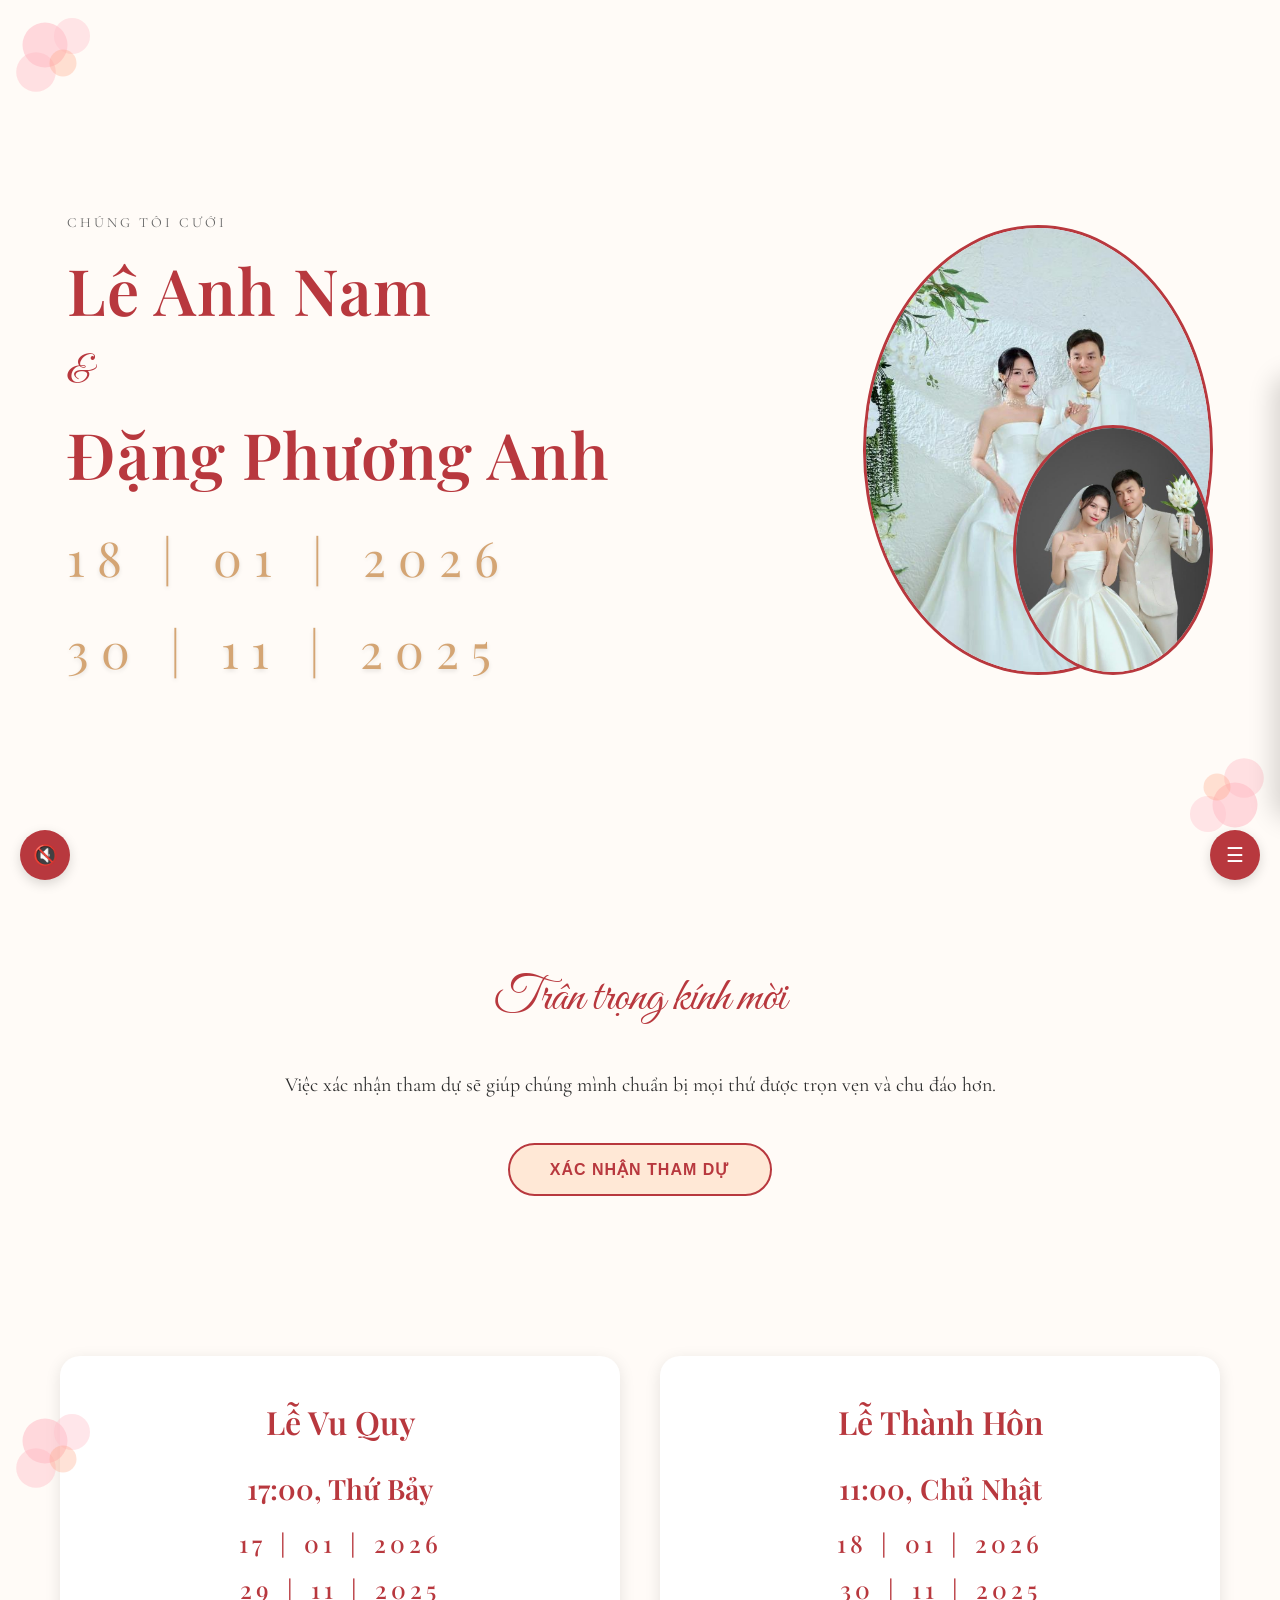
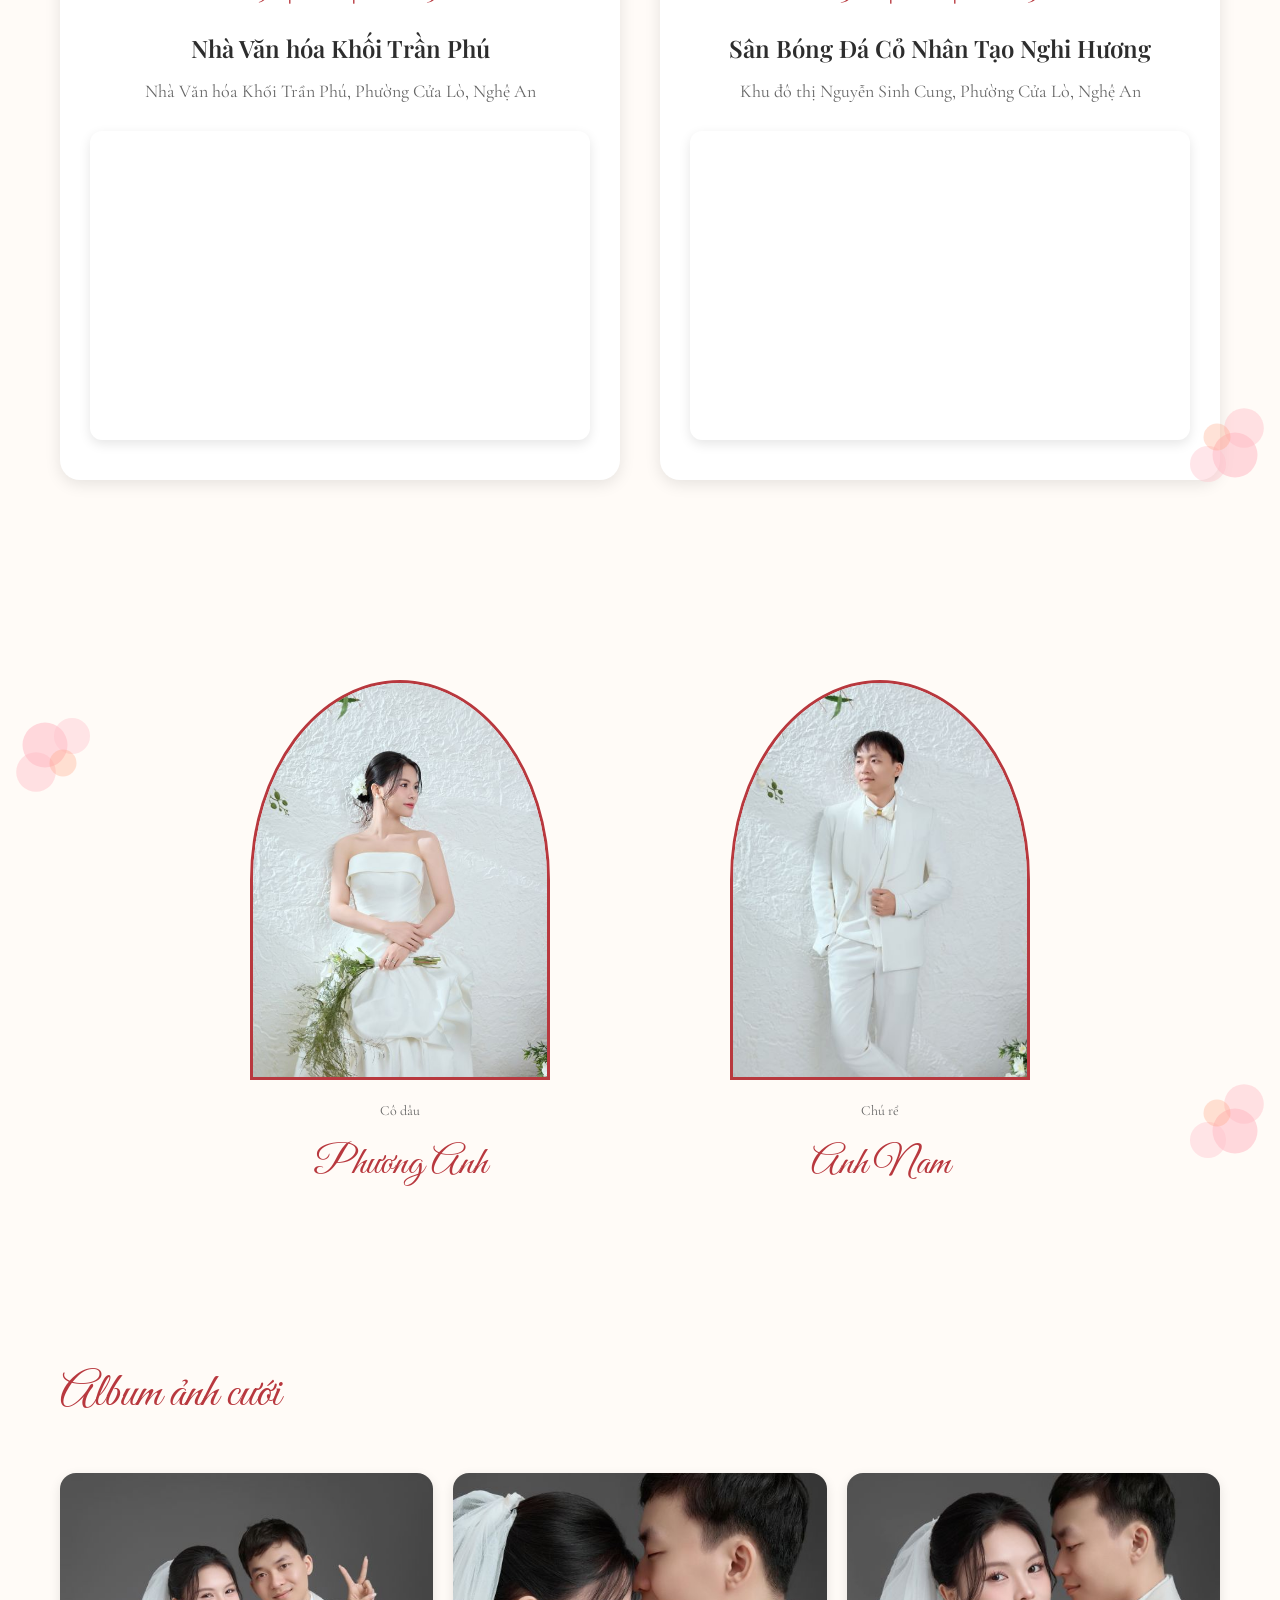
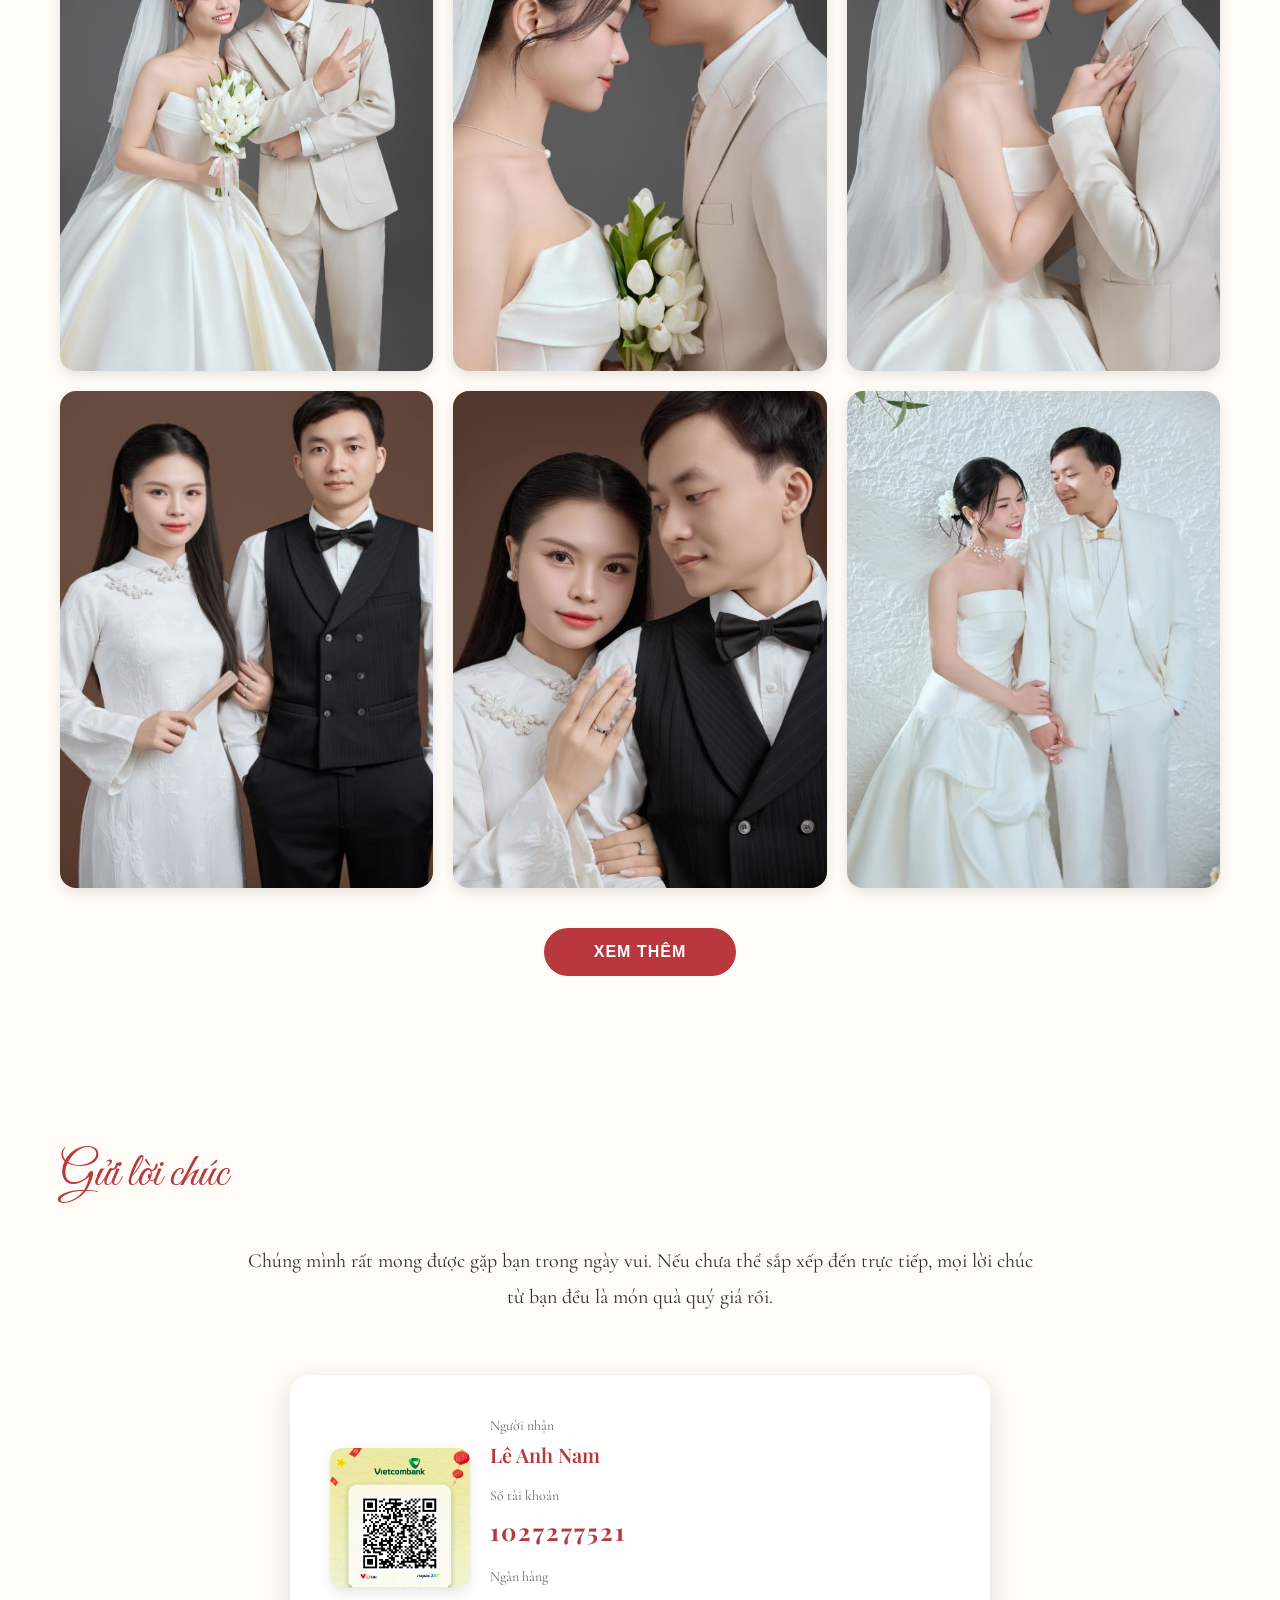
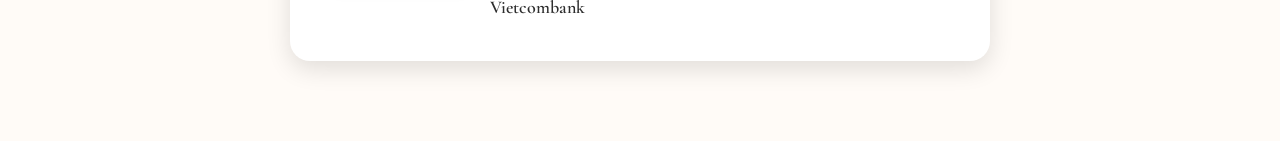
==== commit 396ed05a: "Fix: Căn chỉnh dấu phân cách (|) giữa lịch dương và lịch âm Thay đổi: - Chuyển từ plain text sang HT" ====
--- a/index.html
+++ b/index.html
@@ -78,8 +78,8 @@
                     <h1 class="groom-name" id="groomName">Lê Anh Nam</h1>
                     <p class="ampersand">&</p>
                     <h1 class="bride-name" id="brideName">Đặng Phương Anh</h1>
-                    <div class="wedding-date" id="weddingDate">18 | 01 | 2025</div>
-                    <div class="lunar-date" id="lunarDate">30 | 11 | 2025</div>
+                    <div class="wedding-date" id="weddingDate"></div>
+                    <div class="lunar-date" id="lunarDate"></div>
                 </div>
 
                 <!-- Right: Photos -->
@@ -345,9 +345,29 @@
             document.getElementById('heroLabel').textContent = config.hero.subtitle;
             document.getElementById('groomName').textContent = config.couple.groom;
             document.getElementById('brideName').textContent = config.couple.bride;
-            document.getElementById('weddingDate').textContent = config.date.display;
+
+            // Format wedding date with spans for consistent separator spacing
+            if (config.date.display) {
+                const dateParts = config.date.display.split(' | ');
+                document.getElementById('weddingDate').innerHTML = `
+                    <span class="date-number">${dateParts[0]}</span>
+                    <span class="date-separator">|</span>
+                    <span class="date-number">${dateParts[1]}</span>
+                    <span class="date-separator">|</span>
+                    <span class="date-number">${dateParts[2]}</span>
+                `;
+            }
+
+            // Format lunar date with spans for consistent separator spacing
             if (config.date.lunarDate) {
-                document.getElementById('lunarDate').textContent = config.date.lunarDate;
+                const lunarParts = config.date.lunarDate.split(' | ');
+                document.getElementById('lunarDate').innerHTML = `
+                    <span class="date-number">${lunarParts[0]}</span>
+                    <span class="date-separator">|</span>
+                    <span class="date-number">${lunarParts[1]}</span>
+                    <span class="date-separator">|</span>
+                    <span class="date-number">${lunarParts[2]}</span>
+                `;
             }
             if (config.assets.heroMainPhoto) {
                 document.getElementById('photoLarge').src = config.assets.heroMainPhoto;
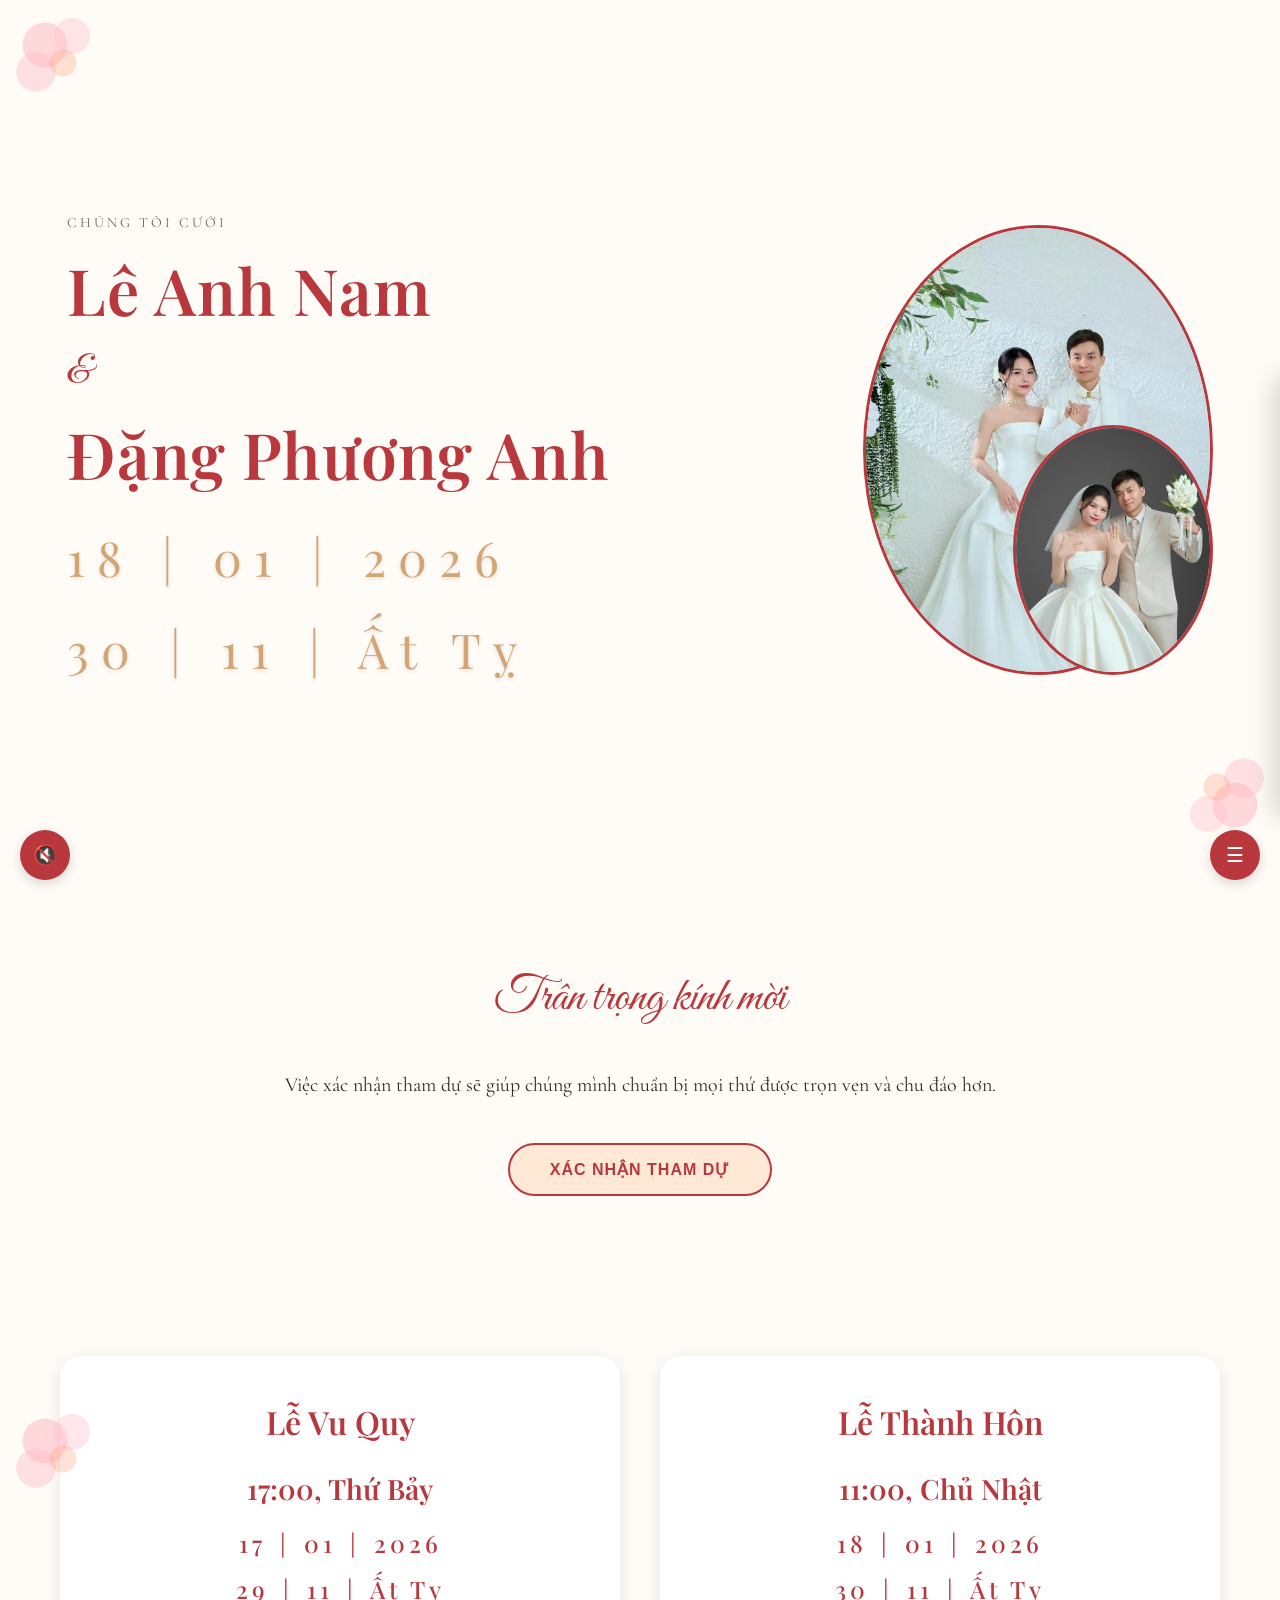
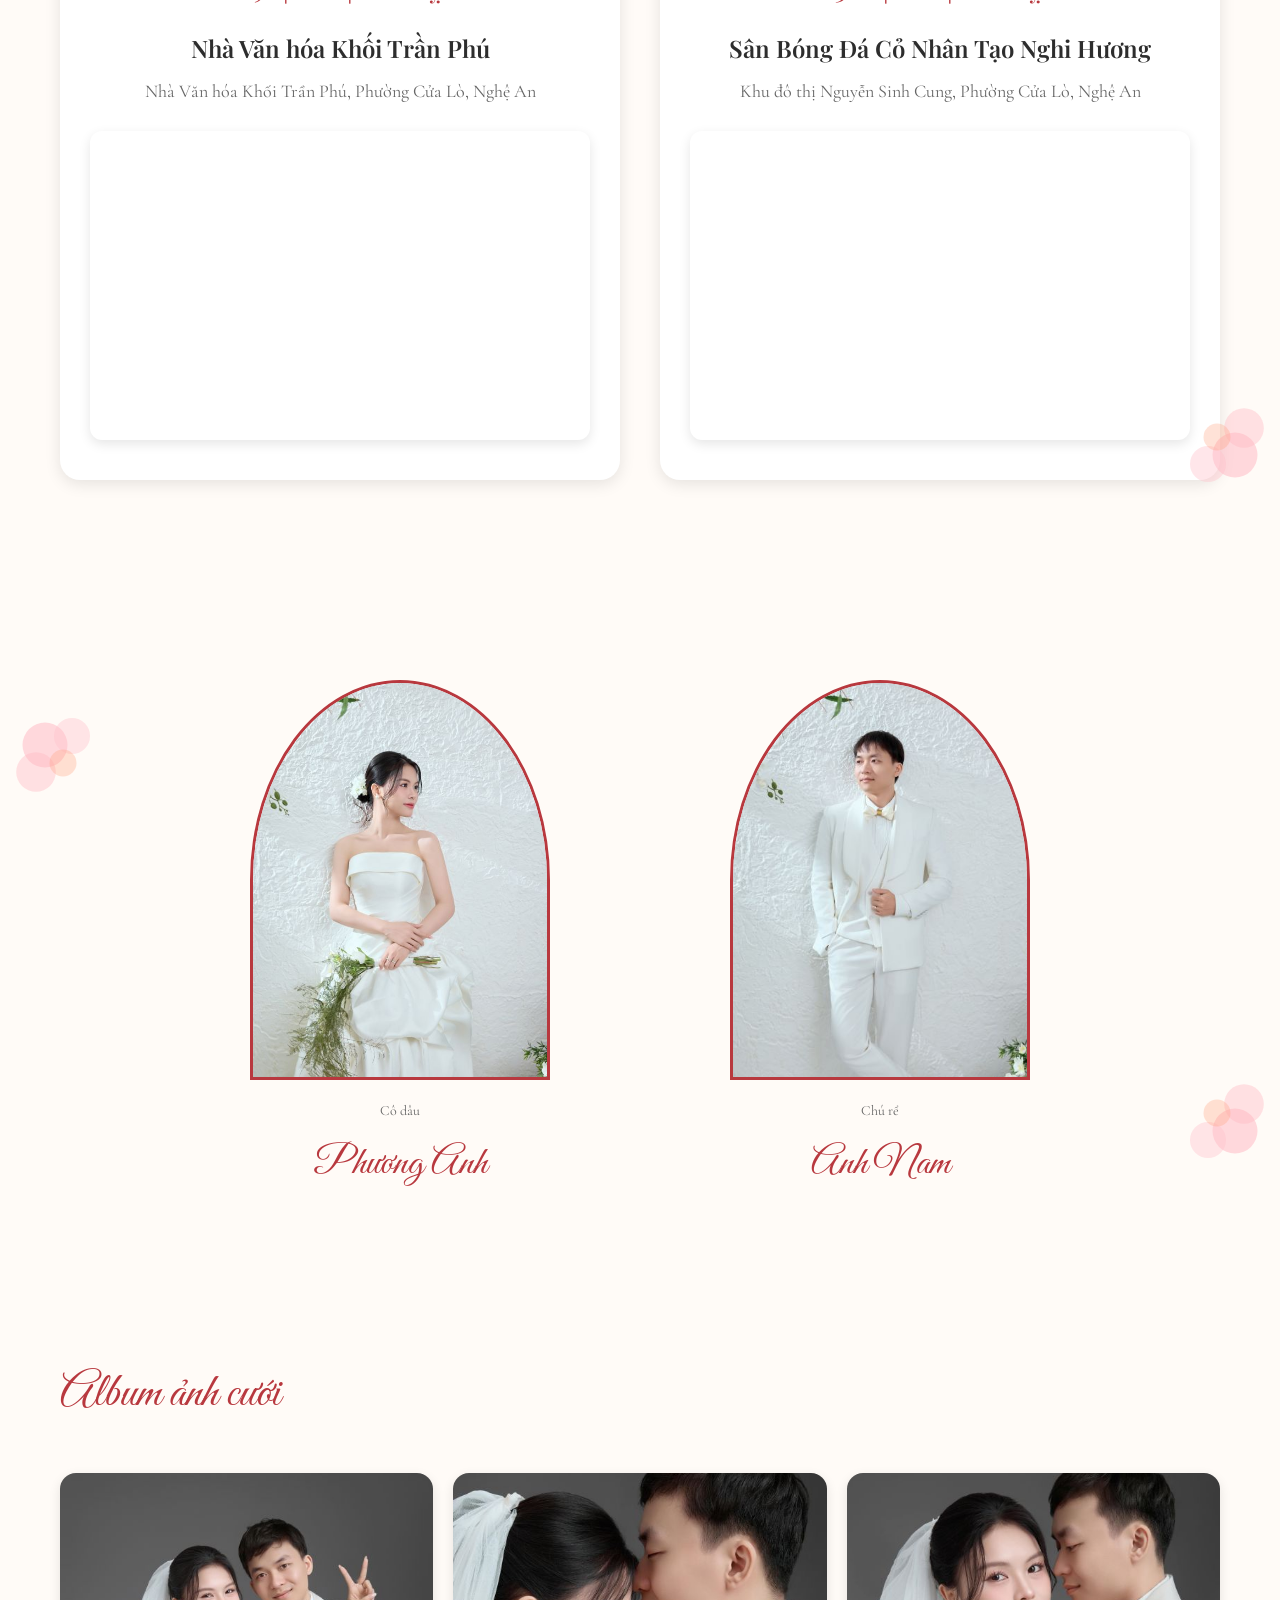
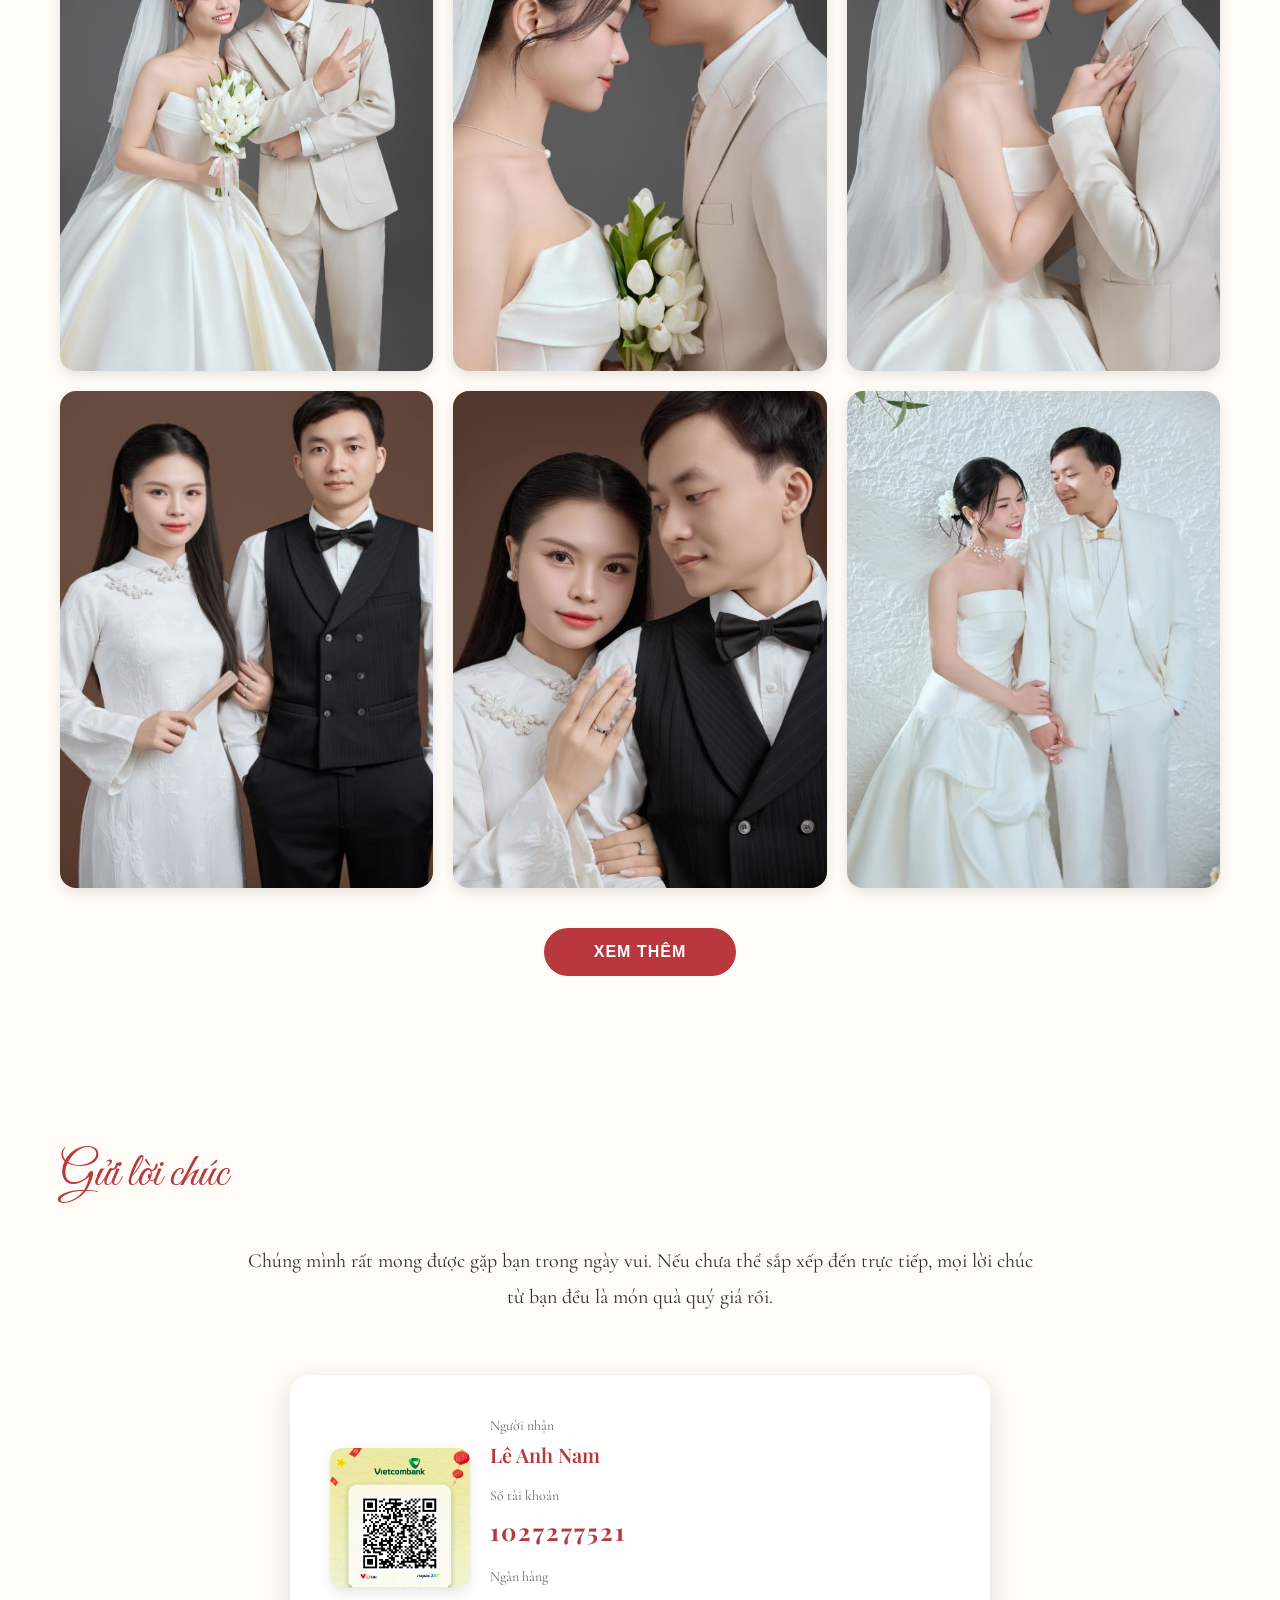
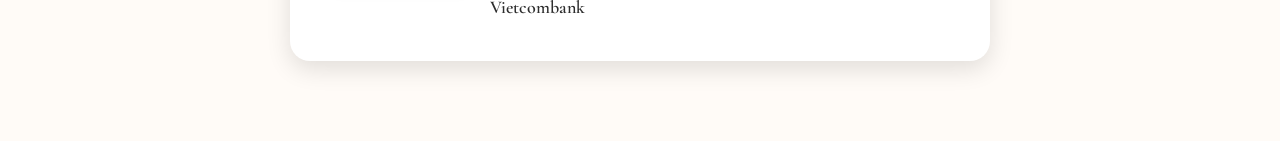
==== commit 0b68b5e2: "Feature: Cải thiện autoplay nhạc nền và tối ưu performance - Thêm fallback autoplay: tự động phát nh" ====
--- a/index.html
+++ b/index.html
@@ -313,7 +313,7 @@
                 scrollTimeout = window.requestAnimationFrame(() => {
                     updateActiveSection();
                 });
-            });
+            }, { passive: true });
 
             // Initial active section on load
             updateActiveSection();
@@ -634,12 +634,27 @@
                 }
             });
 
+            // Try autoplay immediately
             if (musicConfig.autoplay) {
                 bgMusic.play().then(() => {
                     icon.textContent = '🔊';
                     console.log('Music autoplaying');
                 }).catch((error) => {
-                    console.log('Autoplay blocked by browser:', error);
+                    console.log('Autoplay blocked by browser, waiting for user interaction:', error);
+
+                    // If autoplay is blocked, play on first user interaction
+                    const playOnInteraction = () => {
+                        bgMusic.play().then(() => {
+                            icon.textContent = '🔊';
+                            console.log('Music started after user interaction');
+                        }).catch((err) => {
+                            console.error('Failed to play music:', err);
+                        });
+                    };
+
+                    // Only use genuine user interactions (click and touch)
+                    document.addEventListener('click', playOnInteraction, { once: true });
+                    document.addEventListener('touchstart', playOnInteraction, { once: true, passive: true });
                 });
             }
         }
